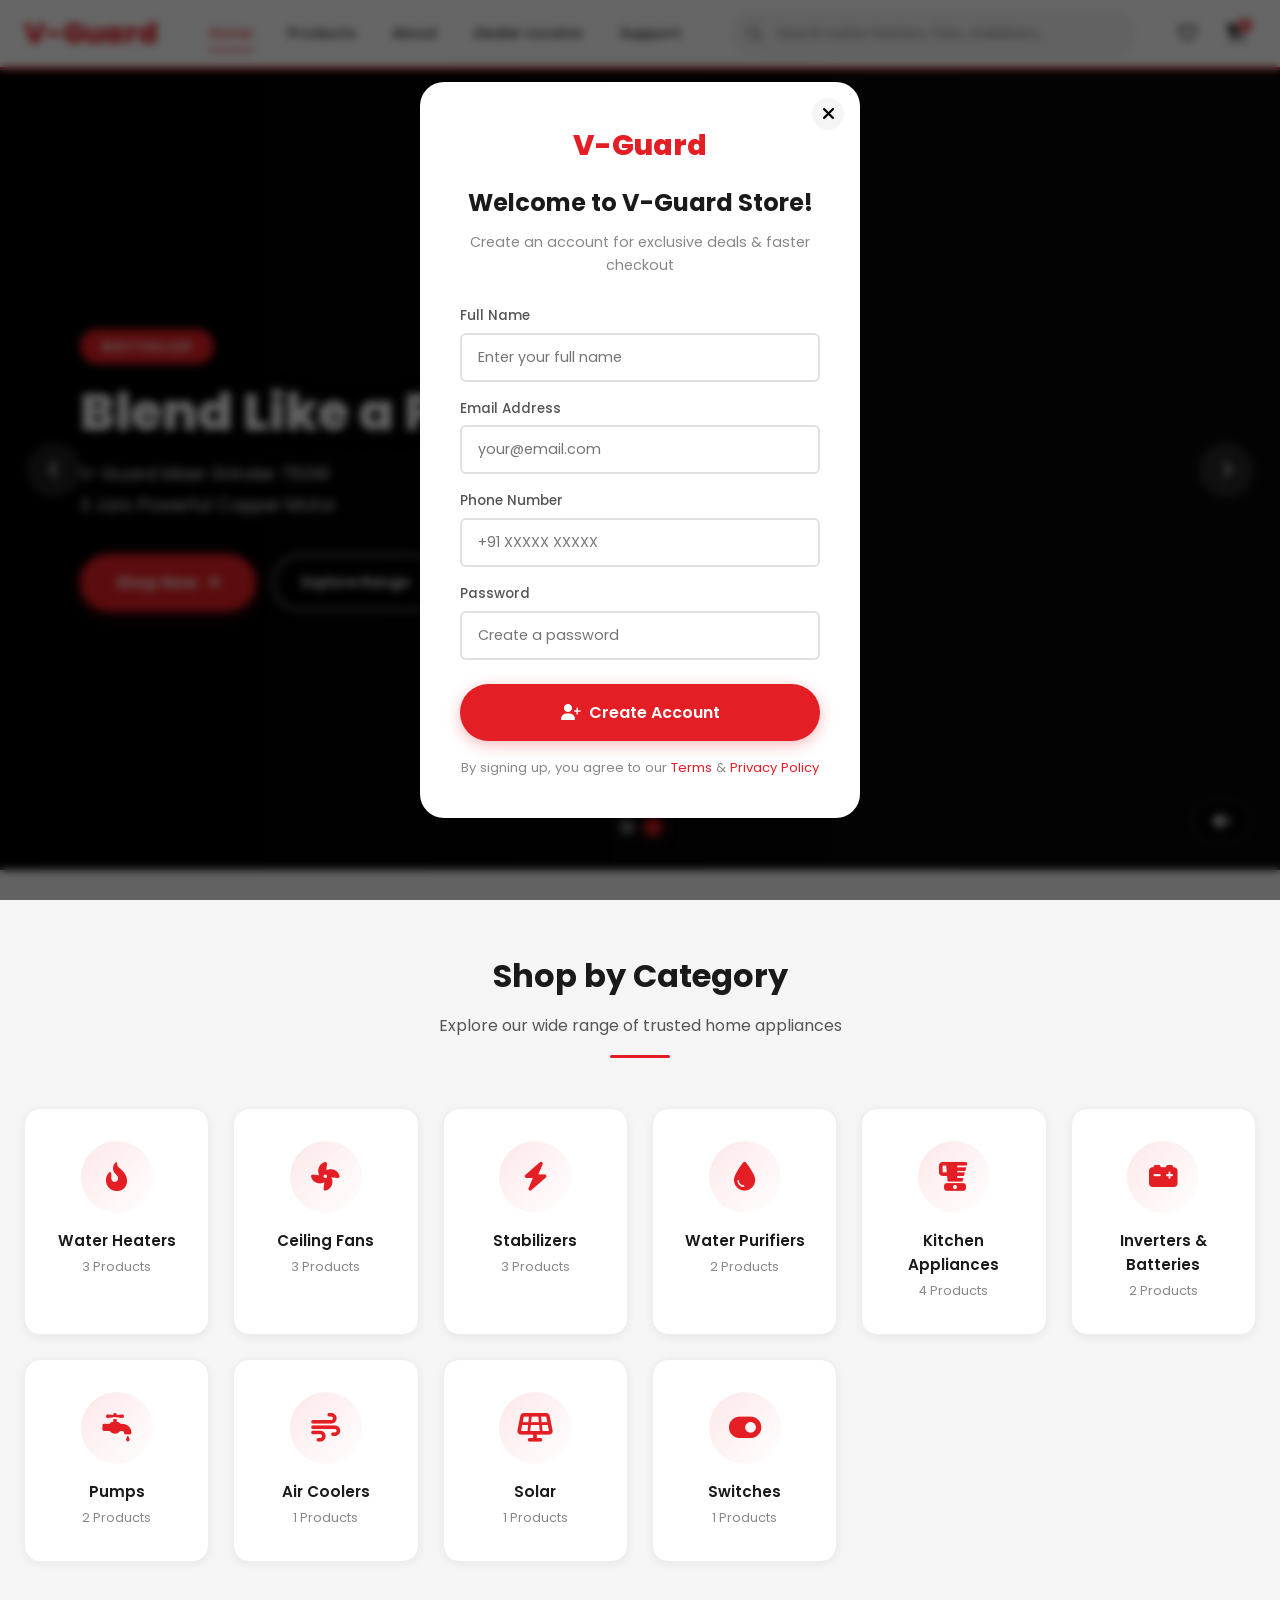
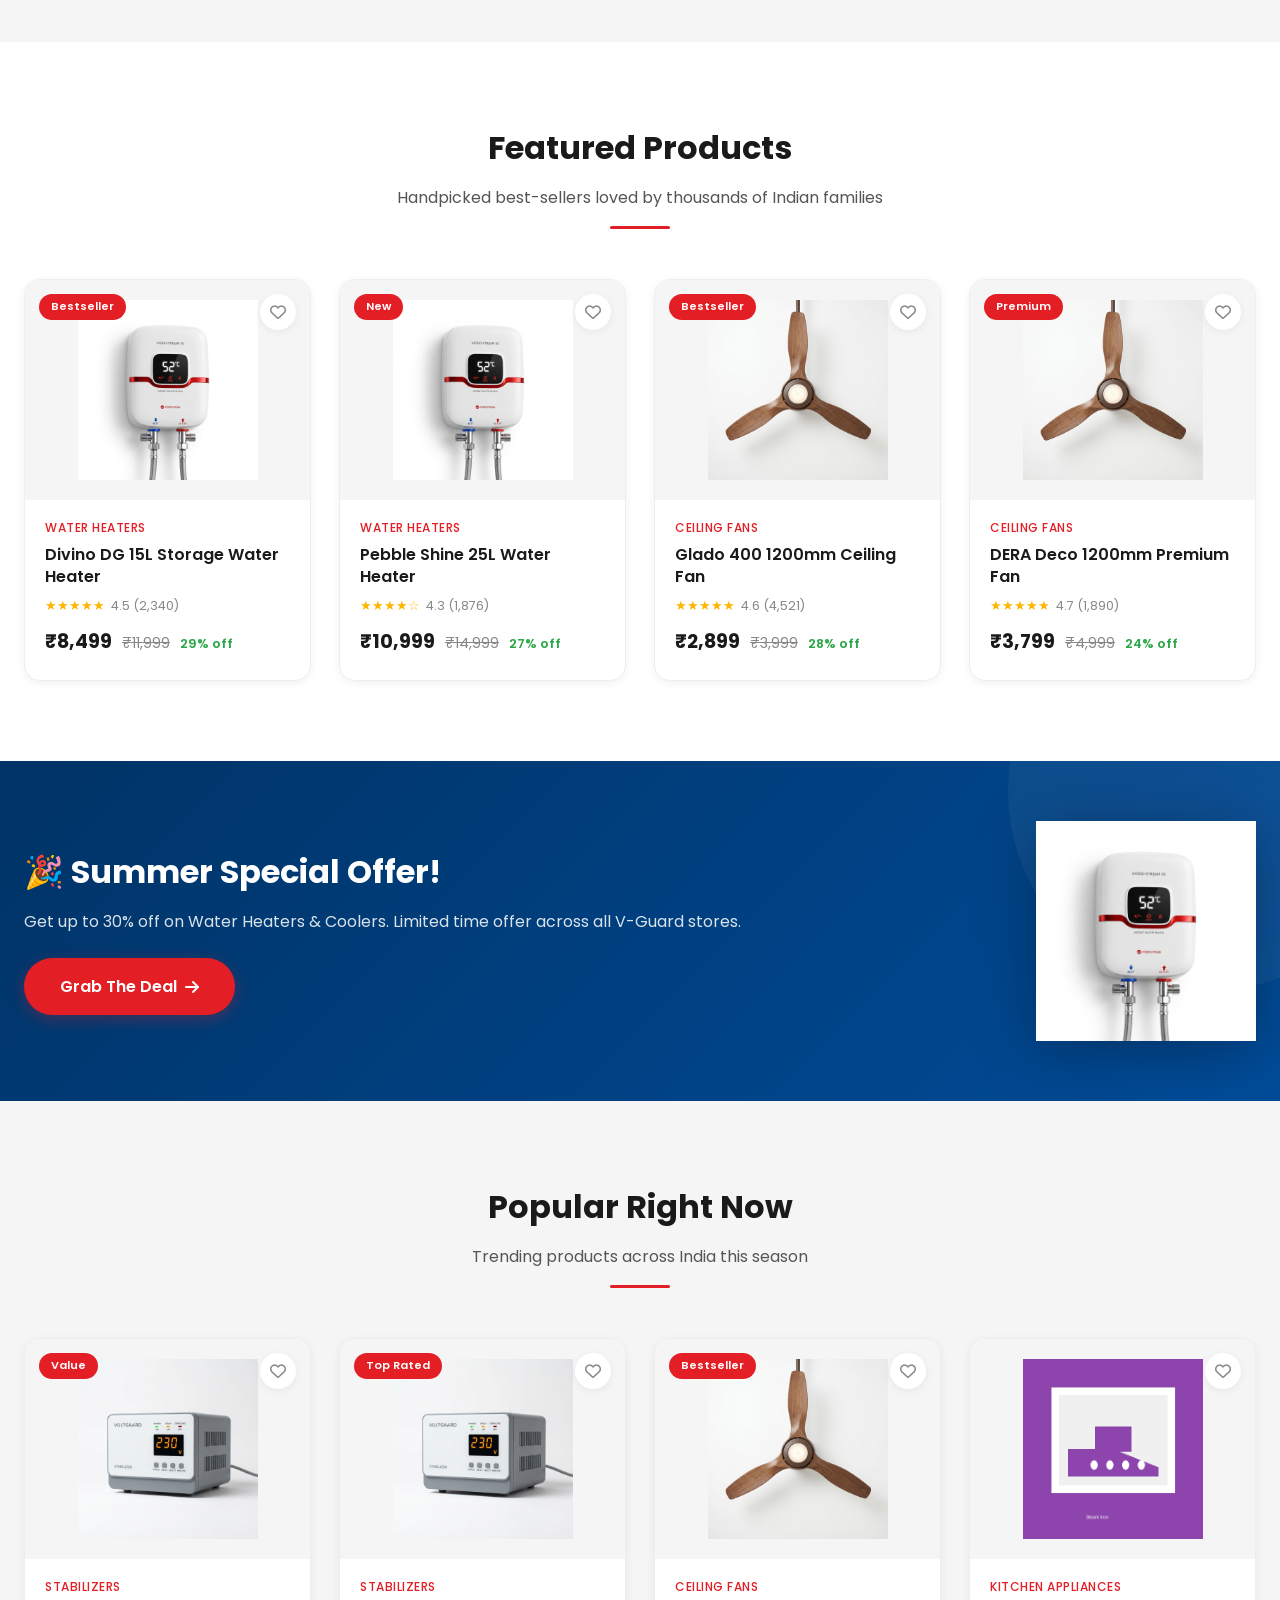
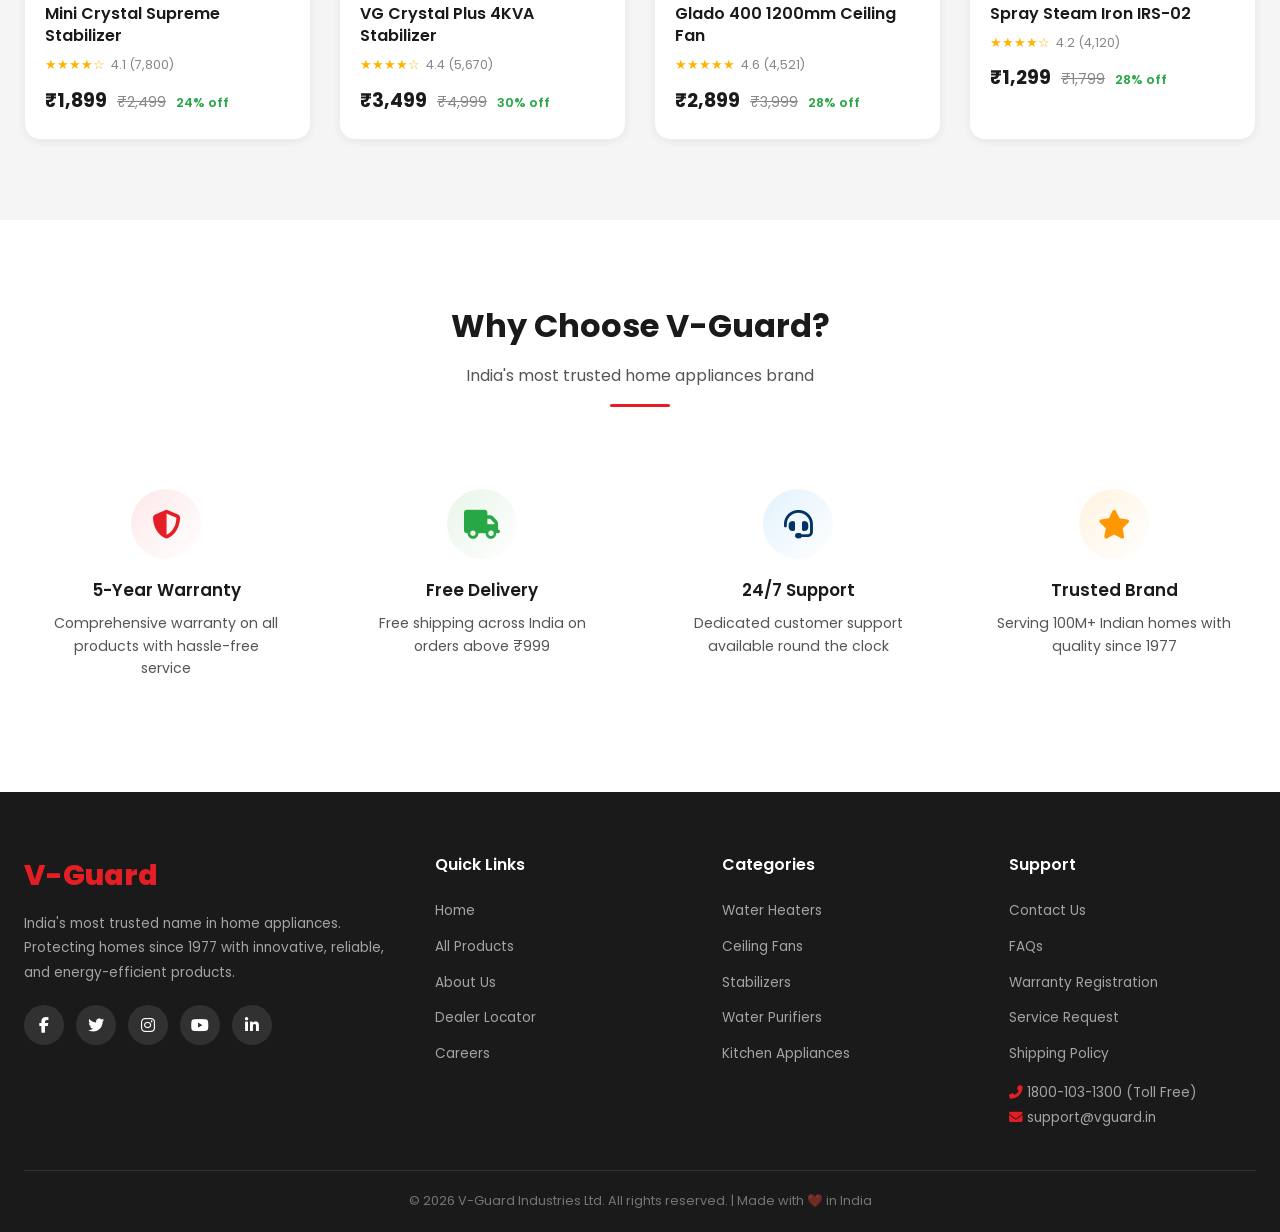
==== index.html @ 2ac40ec1 "chages" ====
<!DOCTYPE html>
<html lang="en">

<head>
  <meta charset="UTF-8">
  <meta name="viewport" content="width=device-width, initial-scale=1.0">
  <title>V-Guard Store | Premium Home Appliances</title>
  <meta name="description"
    content="Shop V-Guard premium home appliances - Water Heaters, Fans, Stabilizers, Water Purifiers & more. Trusted by millions of Indian homes.">
  <link rel="stylesheet" href="css/styles.css">
  <link rel="stylesheet" href="https://cdnjs.cloudflare.com/ajax/libs/font-awesome/6.5.1/css/all.min.css">
  <link rel="icon" type="image/svg+xml"
    href="data:image/svg+xml,<svg xmlns='http://www.w3.org/2000/svg' viewBox='0 0 100 100'><text y='.9em' font-size='90'>🔴</text></svg>">
</head>

<body>

  <!-- ===== NAVBAR ===== -->
  <nav class="navbar" id="navbar">
    <div class="container">
      <a href="#" class="nav-logo" onclick="navigateTo('home')">
        <img src="images/vguard-logo-transparent.png" alt="V-Guard" style="height:48px; width:auto; object-fit:contain;"
          onerror="this.outerHTML='<span style=\'color:#E31E24;font-weight:800;font-size:1.8rem;\'>V-Guard</span>'">
      </a>

      <div class="nav-menu" id="navMenu">
        <a href="#" class="active" onclick="navigateTo('home')" data-page="home">Home</a>
        <a href="#" onclick="navigateTo('products')" data-page="products">Products</a>
        <a href="#" onclick="navigateTo('about')" data-page="about">About</a>
        <a href="#" data-page="dealer">Dealer Locator</a>
        <a href="#" data-page="support">Support</a>
      </div>

      <div class="nav-search">
        <i class="fas fa-search search-icon"></i>
        <input type="text" id="searchInput" placeholder="Search water heaters, fans, stabilizers..."
          oninput="handleSearch(this.value)">
      </div>

      <div class="nav-actions">
        <button class="nav-action-btn" id="wishlistBtn" title="Wishlist"
          onclick="showToast('Wishlist feature coming soon!')">
          <i class="far fa-heart"></i>
          <span class="badge" id="wishlistCount" style="display:none">0</span>
        </button>
        <button class="nav-action-btn" id="cartBtn" title="Cart" onclick="navigateTo('cart')">
          <i class="fas fa-shopping-cart"></i>
          <span class="badge" id="cartCount">0</span>
        </button>
        <div class="nav-user" id="navUser" style="display:none" onclick="showToast('Account settings coming soon!')">
          <i class="fas fa-user-circle"></i>
          <span id="userName">Hi Guest</span>
        </div>
      </div>

      <button class="hamburger" id="hamburger" onclick="toggleMobileMenu()">
        <span></span><span></span><span></span>
      </button>
    </div>
  </nav>

  <!-- ===== CART PAGE ===== -->
  <div id="cart-page" class="page-view">
    <div class="page-content">
      <div class="container">
        <div class="breadcrumb">
          <a href="#" onclick="navigateTo('home')">Home</a><span class="sep">/</span>
          <span>Cart</span>
        </div>
        <h1 style="font-size:1.8rem;font-weight:700;margin-bottom:28px;"><i class="fas fa-shopping-cart"
            style="color:var(--primary)"></i> Your Cart (<span id="cartItemCount">0</span> items)</h1>

        <div class="cart-page-layout"
          style="display: grid; grid-template-columns: 60% calc(40% - 32px); gap: 32px; align-items: start;">
          <div class="cart-items-column" id="cartItems">
            <!-- Cart Items Injected Here by JS -->
          </div>

          <div class="cart-summary-column" id="cartFooter">
            <div class="order-summary" style="position: sticky; top: 100px;">
              <h3 style="font-size:1.1rem;margin-bottom:16px;">Order Summary</h3>
              <div class="summary-item"><span>Subtotal</span><span id="cartSubtotalVal">₹0</span></div>
              <div class="summary-item"><span>GST (18%)</span><span id="cartGstVal">₹0</span></div>
              <div class="summary-item"><span>Delivery</span><span id="cartShippingVal">₹0</span></div>
              <div class="summary-item total" style="margin: 16px 0;"><span>Total Amount</span><span id="cartTotal"
                  style="font-size:1.4rem;">₹0</span></div>

              <div class="promo-box" style="display:flex;gap:8px;margin-bottom:20px;">
                <input type="text" placeholder="Promo Code"
                  style="flex:1;padding:10px;border:1px solid var(--border-light);border-radius:var(--radius-sm);">
                <button class="btn btn-outline" onclick="showToast('Promo applied successfully!')">Apply</button>
              </div>

              <button class="btn btn-primary btn-block btn-lg" onclick="navigateTo('checkout')">
                Proceed to Checkout <i class="fas fa-arrow-right"></i>
              </button>

              <div class="secure-badges"
                style="margin-top:20px;text-align:center;color:var(--text-light);font-size:1.5rem;display:flex;gap:16px;justify-content:center;">
                <i class="fab fa-cc-visa" title="Visa"></i>
                <i class="fab fa-cc-mastercard" title="Mastercard"></i>
                <i class="fas fa-university" title="NetBanking"></i>
                <i class="fas fa-wallet" title="UPI"></i>
                <i class="fas fa-money-bill-wave" title="COD"></i>
              </div>
              <div style="text-align:center;font-size:0.85rem;color:var(--text-mid);margin-top:8px;">100% Secure
                Payments</div>
            </div>
          </div>
        </div>
      </div>
    </div>
  </div>

  <!-- ===== REGISTRATION MODAL ===== -->
  <div class="modal-overlay" id="registerModal">
    <div class="modal" style="position:relative">
      <button class="modal-close" onclick="closeModal()"><i class="fas fa-times"></i></button>
      <img src="images/vguard-logo-transparent.png" alt="V-Guard"
        style="height:50px; width:auto; display:block; margin:0 auto 16px;"
        onerror="this.outerHTML='<div style=\'color:#E31E24;font-weight:800;font-size:1.8rem;text-align:center;margin-bottom:16px;\'>V-Guard</div>'">
      <h2>Welcome to V-Guard Store!</h2>
      <p class="modal-subtitle">Create an account for exclusive deals & faster checkout</p>
      <form id="registerForm" onsubmit="handleRegister(event)">
        <div class="form-group">
          <label for="regName">Full Name</label>
          <input type="text" id="regName" placeholder="Enter your full name" required>
        </div>
        <div class="form-group">
          <label for="regEmail">Email Address</label>
          <input type="email" id="regEmail" placeholder="your@email.com" required>
        </div>
        <div class="form-group">
          <label for="regPhone">Phone Number</label>
          <input type="tel" id="regPhone" placeholder="+91 XXXXX XXXXX" required>
        </div>
        <div class="form-group">
          <label for="regPassword">Password</label>
          <input type="password" id="regPassword" placeholder="Create a password" required>
        </div>
        <button type="submit" class="btn btn-primary btn-block btn-lg" style="margin-top:8px">
          <i class="fas fa-user-plus"></i> Create Account
        </button>
      </form>
      <p style="text-align:center; margin-top:16px; font-size:0.82rem; color:var(--text-light);">
        By signing up, you agree to our <a href="#" style="color:var(--primary)">Terms</a> & <a href="#"
          style="color:var(--primary)">Privacy Policy</a>
      </p>
    </div>
  </div>

  <!-- ===== TOAST CONTAINER ===== -->
  <div class="toast-container" id="toastContainer"></div>

  <!-- ===== HOME PAGE ===== -->
  <div id="home-page" class="page-view active-page">

    <!-- HERO VIDEO SLIDER -->
    <section class="hero-video" id="hero">
      <div class="hero-video-slider" id="heroSlider">
        <!-- Slide 1: Water Purifier -->
        <div class="hero-vslide active" data-index="0">
          <video class="hero-vslide-video" autoplay muted loop playsinline>
            <source src="videos/water_purifier.mp4" type="video/mp4">
          </video>
          <div class="hero-vslide-overlay"></div>
          <div class="hero-vslide-content">
            <span class="hero-badge">FEATURED PRODUCT</span>
            <h1>Pure Water Pure Life</h1>
            <p>V-Guard RO+UV Water Purifier<br>7 Stage Purification Technology</p>
            <div class="hero-vslide-btns">
              <button class="btn btn-primary btn-lg" onclick="navigateTo('products')">Shop Now <i
                  class="fas fa-arrow-right"></i></button>
              <button class="btn btn-outline" onclick="navigateTo('products')">Explore Range</button>
            </div>
          </div>
        </div>
        <!-- Slide 2: Mixer Grinder -->
        <div class="hero-vslide" data-index="1">
          <video class="hero-vslide-video" autoplay muted loop playsinline>
            <source src="videos/mixer_grinder.mp4" type="video/mp4">
          </video>
          <div class="hero-vslide-overlay"></div>
          <div class="hero-vslide-content">
            <span class="hero-badge">BESTSELLER</span>
            <h1>Blend Like a Pro</h1>
            <p>V-Guard Mixer Grinder 750W<br>3 Jars Powerful Copper Motor</p>
            <div class="hero-vslide-btns">
              <button class="btn btn-primary btn-lg" onclick="navigateTo('products')">Shop Now <i
                  class="fas fa-arrow-right"></i></button>
              <button class="btn btn-outline" onclick="navigateTo('products')">Explore Range</button>
            </div>
          </div>
        </div>
      </div>
      <!-- Arrow Navigation -->
      <button class="hero-arrow hero-arrow-left" id="heroPrev" onclick="heroSlideNav(-1)">
        <i class="fas fa-chevron-left"></i>
      </button>
      <button class="hero-arrow hero-arrow-right" id="heroNext" onclick="heroSlideNav(1)">
        <i class="fas fa-chevron-right"></i>
      </button>
      <!-- Dot Indicators -->
      <div class="hero-vdots" id="heroDots">
        <button class="hero-vdot active" onclick="goToSlide(0)"></button>
        <button class="hero-vdot" onclick="goToSlide(1)"></button>
      </div>
      <!-- Mute/Unmute Toggle -->
      <button class="hero-mute-btn" id="heroMuteBtn" onclick="toggleMute()" title="Toggle Sound">
        <i class="fas fa-volume-mute" id="muteIcon"></i>
      </button>
    </section>

    <!-- CATEGORIES -->
    <section class="section" style="background: var(--bg-light);">
      <div class="container">
        <div class="section-header">
          <h2>Shop by Category</h2>
          <p>Explore our wide range of trusted home appliances</p>
          <div class="section-line"></div>
        </div>
        <div class="categories-grid" id="categoriesGrid"></div>
      </div>
    </section>

    <!-- FEATURED PRODUCTS -->
    <section class="section">
      <div class="container">
        <div class="section-header">
          <h2>Featured Products</h2>
          <p>Handpicked best-sellers loved by thousands of Indian families</p>
          <div class="section-line"></div>
        </div>
        <div class="products-grid" id="featuredGrid"></div>
      </div>
    </section>

    <!-- PROMO BANNER -->
    <section class="promo-banner">
      <div class="container">
        <div class="promo-content">
          <div>
            <h2>🎉 Summer Special Offer!</h2>
            <p>Get up to 30% off on Water Heaters & Coolers. Limited time offer across all V-Guard stores.</p>
            <button class="btn btn-primary btn-lg" onclick="navigateTo('products')">Grab the Deal <i
                class="fas fa-arrow-right"></i></button>
          </div>
          <div style="text-align:center;">
            <img src="images/water_heater.png" alt="V-Guard Water Heater"
              style="max-height:220px; filter: drop-shadow(0 10px 30px rgba(0,0,0,0.3));">
          </div>
        </div>
      </div>
    </section>

    <!-- MORE PRODUCTS -->
    <section class="section" style="background: var(--bg-light);">
      <div class="container">
        <div class="section-header">
          <h2>Popular Right Now</h2>
          <p>Trending products across India this season</p>
          <div class="section-line"></div>
        </div>
        <div class="products-grid" id="popularGrid"></div>
      </div>
    </section>

    <!-- WHY V-GUARD -->
    <section class="section">
      <div class="container">
        <div class="section-header">
          <h2>Why Choose V-Guard?</h2>
          <p>India's most trusted home appliances brand</p>
          <div class="section-line"></div>
        </div>
        <div style="display:grid; grid-template-columns: repeat(auto-fit, minmax(250px,1fr)); gap:32px;">
          <div style="text-align:center; padding:32px 24px;">
            <div
              style="width:70px;height:70px;border-radius:50%;background:linear-gradient(135deg,#fde8e9,#fff);margin:0 auto 18px;display:flex;align-items:center;justify-content:center;font-size:1.8rem;color:var(--primary);">
              <i class="fas fa-shield-alt"></i>
            </div>
            <h3 style="font-size:1.05rem;font-weight:600;margin-bottom:8px;">5-Year Warranty</h3>
            <p style="font-size:0.88rem;color:var(--text-mid);">Comprehensive warranty on all products with hassle-free
              service</p>
          </div>
          <div style="text-align:center; padding:32px 24px;">
            <div
              style="width:70px;height:70px;border-radius:50%;background:linear-gradient(135deg,#e8f5e9,#fff);margin:0 auto 18px;display:flex;align-items:center;justify-content:center;font-size:1.8rem;color:var(--success);">
              <i class="fas fa-truck"></i>
            </div>
            <h3 style="font-size:1.05rem;font-weight:600;margin-bottom:8px;">Free Delivery</h3>
            <p style="font-size:0.88rem;color:var(--text-mid);">Free shipping across India on orders above ₹999</p>
          </div>
          <div style="text-align:center; padding:32px 24px;">
            <div
              style="width:70px;height:70px;border-radius:50%;background:linear-gradient(135deg,#e3f2fd,#fff);margin:0 auto 18px;display:flex;align-items:center;justify-content:center;font-size:1.8rem;color:var(--accent);">
              <i class="fas fa-headset"></i>
            </div>
            <h3 style="font-size:1.05rem;font-weight:600;margin-bottom:8px;">24/7 Support</h3>
            <p style="font-size:0.88rem;color:var(--text-mid);">Dedicated customer support available round the clock</p>
          </div>
          <div style="text-align:center; padding:32px 24px;">
            <div
              style="width:70px;height:70px;border-radius:50%;background:linear-gradient(135deg,#fff3e0,#fff);margin:0 auto 18px;display:flex;align-items:center;justify-content:center;font-size:1.8rem;color:#FF9800;">
              <i class="fas fa-star"></i>
            </div>
            <h3 style="font-size:1.05rem;font-weight:600;margin-bottom:8px;">Trusted Brand</h3>
            <p style="font-size:0.88rem;color:var(--text-mid);">Serving 100M+ Indian homes with quality since 1977</p>
          </div>
        </div>
      </div>
    </section>
  </div>

  <!-- ===== PRODUCTS PAGE ===== -->
  <div id="products-page" class="page-view">
    <div class="page-content">
      <div class="container">
        <div class="breadcrumb">
          <a href="#" onclick="navigateTo('home')">Home</a>
          <span class="sep">/</span>
          <span>Products</span>
        </div>
        <div class="products-page">
          <aside class="filter-sidebar" id="filterSidebar">
            <h3><i class="fas fa-sliders-h"></i> Filters</h3>
            <div class="filter-group">
              <h4>Category</h4>
              <div id="categoryFilters"></div>
            </div>
            <div class="filter-group">
              <h4>Price Range</h4>
              <input type="range" id="priceRange" min="0" max="50000" value="50000" oninput="applyFilters()">
              <div
                style="display:flex;justify-content:space-between;font-size:0.8rem;color:var(--text-light);margin-top:6px;">
                <span>₹0</span><span id="priceVal">₹50,000</span>
              </div>
            </div>
            <div class="filter-group">
              <h4>Rating</h4>
              <label><input type="checkbox" value="4" onchange="applyFilters()"> ★★★★ & above</label>
              <label><input type="checkbox" value="3" onchange="applyFilters()"> ★★★ & above</label>
            </div>
            <button class="btn btn-outline-dark btn-block btn-sm" onclick="resetFilters()" style="margin-top:12px">
              <i class="fas fa-redo"></i> Reset Filters
            </button>
          </aside>
          <div class="products-main">
            <div class="products-topbar">
              <span class="results-count" id="resultsCount">Showing 0 products</span>
              <select id="sortSelect" onchange="applyFilters()">
                <option value="featured">Sort: Featured</option>
                <option value="price-low">Price: Low to High</option>
                <option value="price-high">Price: High to Low</option>
                <option value="rating">Highest Rated</option>
                <option value="name">Name: A-Z</option>
              </select>
            </div>
            <div class="products-grid" id="allProductsGrid"></div>
          </div>
        </div>
      </div>
    </div>
  </div>

  <!-- ===== PRODUCT DETAIL PAGE ===== -->
  <div id="detail-page" class="page-view">
    <div class="page-content">
      <div class="container">
        <div class="breadcrumb">
          <a href="#" onclick="navigateTo('home')">Home</a>
          <span class="sep">/</span>
          <a href="#" onclick="navigateTo('products')">Products</a>
          <span class="sep">/</span>
          <span id="detailBreadcrumb">Product</span>
        </div>
        <div class="product-detail" id="productDetail"></div>
        <section class="section" style="padding-top:40px;">
          <h2 style="font-size:1.5rem;font-weight:700;margin-bottom:28px;">Related Products</h2>
          <div class="products-grid" id="relatedProducts"></div>
        </section>
      </div>
    </div>
  </div>

  <!-- ===== CHECKOUT PAGE ===== -->
  <div id="checkout-page" class="page-view">
    <div class="page-content">
      <div class="container">
        <div class="breadcrumb">
          <a href="#" onclick="navigateTo('home')">Home</a>
          <span class="sep">/</span>
          <a href="#" onclick="navigateTo('products')">Products</a>
          <span class="sep">/</span>
          <span>Checkout</span>
        </div>
        <h1 style="font-size:1.8rem;font-weight:700;margin-bottom:28px;"><i class="fas fa-lock"
            style="color:var(--success);font-size:1.2rem;"></i> Secure Checkout</h1>
        <div class="checkout-page">
          <div class="checkout-form">
            <div class="form-section">
              <h3><i class="fas fa-map-marker-alt" style="color:var(--primary)"></i> Shipping Address</h3>
              <div class="form-row">
                <div class="form-group"><label>First Name</label><input type="text" id="shipFirst"
                    placeholder="First name" required></div>
                <div class="form-group"><label>Last Name</label><input type="text" id="shipLast" placeholder="Last name"
                    required></div>
              </div>
              <div class="form-group"><label>Address Line 1</label><input type="text" id="shipAddr1"
                  placeholder="House/Flat No., Street" required></div>
              <div class="form-group"><label>Address Line 2</label><input type="text" id="shipAddr2"
                  placeholder="Landmark, Area"></div>
              <div class="form-row">
                <div class="form-group"><label>City</label><input type="text" id="shipCity" placeholder="City" required>
                </div>
                <div class="form-group"><label>State</label>
                  <select id="shipState" required>
                    <option value="">Select State</option>
                    <option>Andhra Pradesh</option>
                    <option>Delhi</option>
                    <option>Gujarat</option>
                    <option>Karnataka</option>
                    <option>Kerala</option>
                    <option>Maharashtra</option>
                    <option>Tamil Nadu</option>
                    <option>Telangana</option>
                    <option>Uttar Pradesh</option>
                    <option>West Bengal</option>
                    <option>Rajasthan</option>
                    <option>Others</option>
                  </select>
                </div>
              </div>
              <div class="form-row">
                <div class="form-group"><label>PIN Code</label><input type="text" id="shipPin" placeholder="6-digit PIN"
                    maxlength="6" required></div>
                <div class="form-group"><label>Phone</label><input type="tel" id="shipPhone"
                    placeholder="+91 XXXXX XXXXX" required></div>
              </div>
            </div>
          </div>
          <div>
            <div class="order-summary" id="checkoutSummary"></div>
          </div>
        </div>
      </div>
    </div>
  </div>

  <!-- ===== PAYMENT PAGE ===== -->
  <div id="payment-page" class="page-view">
    <div class="page-content">
      <div class="container">
        <div class="breadcrumb">
          <a href="#" onclick="navigateTo('home')">Home</a><span class="sep">/</span>
          <a href="#" onclick="navigateTo('checkout')">Checkout</a><span class="sep">/</span>
          <span>Payment</span>
        </div>
        <h1 style="font-size:1.8rem;font-weight:700;margin-bottom:28px;"><i class="fas fa-credit-card"
            style="color:var(--accent)"></i> Payment</h1>
        <div class="checkout-page">
          <div class="checkout-form">
            <div class="form-section">
              <h3>Select Payment Method</h3>
              <div class="payment-methods">
                <div class="payment-option active" onclick="selectPayment(this, 'upi')">
                  <input type="radio" name="payment" checked>
                  <div class="pay-icon"><i class="fas fa-mobile-alt"></i></div>
                  <div>
                    <div class="pay-label">UPI Payment</div>
                    <div class="pay-desc">Google Pay, PhonePe, Paytm</div>
                  </div>
                </div>
                <div class="payment-option" onclick="selectPayment(this, 'card')">
                  <input type="radio" name="payment">
                  <div class="pay-icon"><i class="far fa-credit-card"></i></div>
                  <div>
                    <div class="pay-label">Credit / Debit Card</div>
                    <div class="pay-desc">Visa, Mastercard, RuPay</div>
                  </div>
                </div>
                <div class="payment-option" onclick="selectPayment(this, 'netbanking')">
                  <input type="radio" name="payment">
                  <div class="pay-icon"><i class="fas fa-university"></i></div>
                  <div>
                    <div class="pay-label">Net Banking</div>
                    <div class="pay-desc">All major banks supported</div>
                  </div>
                </div>
                <div class="payment-option" onclick="selectPayment(this, 'cod')">
                  <input type="radio" name="payment">
                  <div class="pay-icon"><i class="fas fa-money-bill-wave"></i></div>
                  <div>
                    <div class="pay-label">Cash on Delivery</div>
                    <div class="pay-desc">Pay when you receive</div>
                  </div>
                </div>
              </div>
              <div id="paymentForm">
                <div class="form-group"><label>UPI ID</label><input type="text" placeholder="yourname@upi" id="upiId">
                </div>
              </div>
              <button class="btn btn-primary btn-block btn-lg" onclick="placeOrder()" style="margin-top:16px">
                <i class="fas fa-lock"></i> Place Order & Pay
              </button>
            </div>
          </div>
          <div>
            <div class="order-summary" id="paymentSummary"></div>
          </div>
        </div>
      </div>
    </div>
  </div>

  <!-- ===== ORDER CONFIRMATION PAGE ===== -->
  <div id="confirmation-page" class="page-view">
    <div class="page-content">
      <div class="container">
        <div class="order-confirm" id="orderConfirm">
          <div class="check-circle"><i class="fas fa-check"></i></div>
          <h1>Order Placed Successfully!</h1>
          <p class="order-id">Order ID: <strong id="orderId">#VG-000000</strong></p>
          <div class="order-details" id="orderDetails"></div>
          <div style="display:flex; gap:14px; justify-content:center; flex-wrap:wrap;">
            <button class="btn btn-primary btn-lg" onclick="navigateTo('home')"><i class="fas fa-home"></i> Continue
              Shopping</button>
            <button class="btn btn-outline-dark btn-lg"
              onclick="showToast('Order tracking will be available on your registered email soon!')"><i
                class="fas fa-truck"></i> Track Order</button>
          </div>
          <div id="redirectTimer" style="margin-top:24px; font-size:0.9rem; color:var(--text-mid); font-weight:500;">
          </div>
        </div>
      </div>
    </div>
  </div>

  <!-- ===== ABOUT PAGE ===== -->
  <div id="about-page" class="page-view">
    <div class="page-content">
      <div class="container">
        <section class="section" style="max-width:800px;margin:0 auto;">
          <div class="section-header">
            <h2>About V-Guard</h2>
            <div class="section-line"></div>
          </div>
          <div style="font-size:0.95rem;color:var(--text-mid);line-height:1.9;">
            <p style="margin-bottom:16px;">V-Guard Industries Limited, established in 1977, is one of India's most
              trusted brands for home appliances and electrical products. With over 45 years of excellence, V-Guard has
              been protecting and empowering Indian homes.</p>
            <p style="margin-bottom:16px;">From voltage stabilizers to water heaters, ceiling fans to water purifiers,
              V-Guard offers a comprehensive range of products that combine innovation with reliability. Our commitment
              to quality has made us a household name across India.</p>
            <p>Headquartered in Kochi, Kerala, V-Guard operates with a nationwide network of dealers and service
              centers, ensuring that help is always nearby. With ISO certifications and BIS standards compliance, every
              V-Guard product is built to deliver lasting performance.</p>
          </div>
          <div
            style="display:grid;grid-template-columns:repeat(auto-fit,minmax(140px,1fr));gap:24px;margin-top:40px;text-align:center;">
            <div style="padding:24px;background:var(--bg-light);border-radius:var(--radius-lg);">
              <div style="font-size:2rem;font-weight:800;color:var(--primary);">45+</div>
              <div style="font-size:0.85rem;color:var(--text-mid);">Years of Trust</div>
            </div>
            <div style="padding:24px;background:var(--bg-light);border-radius:var(--radius-lg);">
              <div style="font-size:2rem;font-weight:800;color:var(--primary);">100M+</div>
              <div style="font-size:0.85rem;color:var(--text-mid);">Homes Served</div>
            </div>
            <div style="padding:24px;background:var(--bg-light);border-radius:var(--radius-lg);">
              <div style="font-size:2rem;font-weight:800;color:var(--primary);">500+</div>
              <div style="font-size:0.85rem;color:var(--text-mid);">Products</div>
            </div>
            <div style="padding:24px;background:var(--bg-light);border-radius:var(--radius-lg);">
              <div style="font-size:2rem;font-weight:800;color:var(--primary);">10K+</div>
              <div style="font-size:0.85rem;color:var(--text-mid);">Service Centers</div>
            </div>
          </div>
        </section>
      </div>
    </div>
  </div>

  <!-- ===== FOOTER ===== -->
  <footer class="footer" id="mainFooter">
    <div class="container">
      <div class="footer-grid">
        <div class="footer-col">
          <img src="images/vguard-logo-transparent.png" alt="V-Guard"
            style="height:40px; width:auto; object-fit:contain; margin-bottom:14px;"
            onerror="this.outerHTML='<span style=\'color:#E31E24;font-weight:800;font-size:1.8rem;display:block;margin-bottom:14px;\'>V-Guard</span>'">
          <p>India's most trusted name in home appliances. Protecting homes since 1977 with innovative, reliable, and
            energy-efficient products.</p>
          <div class="footer-social">
            <a href="#"><i class="fab fa-facebook-f"></i></a>
            <a href="#"><i class="fab fa-twitter"></i></a>
            <a href="#"><i class="fab fa-instagram"></i></a>
            <a href="#"><i class="fab fa-youtube"></i></a>
            <a href="#"><i class="fab fa-linkedin-in"></i></a>
          </div>
        </div>
        <div class="footer-col">
          <h3>Quick Links</h3>
          <ul>
            <li><a href="#" onclick="navigateTo('home')">Home</a></li>
            <li><a href="#" onclick="navigateTo('products')">All Products</a></li>
            <li><a href="#" onclick="navigateTo('about')">About Us</a></li>
            <li><a href="#">Dealer Locator</a></li>
            <li><a href="#">Careers</a></li>
          </ul>
        </div>
        <div class="footer-col">
          <h3>Categories</h3>
          <ul>
            <li><a href="#" onclick="navigateTo('products')">Water Heaters</a></li>
            <li><a href="#" onclick="navigateTo('products')">Ceiling Fans</a></li>
            <li><a href="#" onclick="navigateTo('products')">Stabilizers</a></li>
            <li><a href="#" onclick="navigateTo('products')">Water Purifiers</a></li>
            <li><a href="#" onclick="navigateTo('products')">Kitchen Appliances</a></li>
          </ul>
        </div>
        <div class="footer-col">
          <h3>Support</h3>
          <ul>
            <li><a href="#">Contact Us</a></li>
            <li><a href="#">FAQs</a></li>
            <li><a href="#">Warranty Registration</a></li>
            <li><a href="#">Service Request</a></li>
            <li><a href="#">Shipping Policy</a></li>
          </ul>
          <p style="margin-top:16px;"><i class="fas fa-phone-alt" style="color:var(--primary)"></i> 1800-103-1300 (Toll
            Free)</p>
          <p><i class="fas fa-envelope" style="color:var(--primary)"></i> support@vguard.in</p>
        </div>
      </div>
      <div class="footer-bottom">
        <p>© 2026 V-Guard Industries Ltd. All rights reserved. | Made with ❤️ in India</p>
      </div>
    </div>
  </footer>

  <div id="payment-modal-container"></div>

  <script src="js/app.js"></script>
</body>

</html>
---- css/styles.css ----
/* ===== V-Guard Store - CSS Design System ===== */
@import url('https://fonts.googleapis.com/css2?family=Poppins:wght@300;400;500;600;700;800&display=swap');

:root {
  --primary: #E31E24;
  --primary-dark: #B8181D;
  --primary-light: #FF4D52;
  --bg-white: #FFFFFF;
  --bg-light: #F5F5F5;
  --bg-lighter: #FAFAFA;
  --accent: #003366;
  --accent-light: #004C99;
  --text-dark: #1A1A1A;
  --text-mid: #555555;
  --text-light: #888888;
  --text-muted: #AAAAAA;
  --border: #E0E0E0;
  --border-light: #EEEEEE;
  --success: #28A745;
  --warning: #FFC107;
  --star: #FFB400;
  --shadow-sm: 0 2px 8px rgba(0,0,0,0.06);
  --shadow-md: 0 4px 16px rgba(0,0,0,0.08);
  --shadow-lg: 0 8px 32px rgba(0,0,0,0.12);
  --shadow-xl: 0 12px 48px rgba(0,0,0,0.16);
  --radius-sm: 6px;
  --radius-md: 10px;
  --radius-lg: 16px;
  --radius-xl: 24px;
  --transition: 0.3s cubic-bezier(0.4, 0, 0.2, 1);
  --nav-height: 70px;
}

*, *::before, *::after { box-sizing: border-box; margin: 0; padding: 0; }

html { scroll-behavior: smooth; font-size: 16px; }

body {
  font-family: 'Poppins', sans-serif;
  color: var(--text-dark);
  background: var(--bg-white);
  line-height: 1.6;
  overflow-x: hidden;
  -webkit-font-smoothing: antialiased;
}

body.no-scroll { overflow: hidden; }

a { text-decoration: none; color: inherit; transition: color var(--transition); }
img { max-width: 100%; display: block; }
button { cursor: pointer; font-family: inherit; border: none; outline: none; }
input, select, textarea { font-family: inherit; outline: none; }
ul { list-style: none; }

.container { max-width: 1280px; margin: 0 auto; padding: 0 24px; }

/* ===== NAVBAR ===== */
.navbar {
  position: fixed; top: 0; left: 0; right: 0; z-index: 1000;
  background: var(--bg-white);
  border-bottom: 3px solid var(--primary);
  box-shadow: var(--shadow-sm);
  height: var(--nav-height);
  transition: box-shadow var(--transition);
}
.navbar.scrolled { box-shadow: var(--shadow-md); }
.navbar .container {
  display: flex; align-items: center; justify-content: space-between;
  height: 100%; gap: 16px;
}
.nav-logo { display: flex; align-items: center; gap: 8px; flex-shrink: 0; }
.nav-logo svg { height: 36px; width: auto; }
.nav-logo-text {
  font-size: 1.4rem; font-weight: 800; color: var(--primary);
  letter-spacing: -0.5px;
}
.nav-logo-text span { color: var(--accent); font-weight: 600; font-size: 0.75rem; display: block; margin-top: -6px; letter-spacing: 2px; text-transform: uppercase; }
.nav-menu { display: flex; align-items: center; gap: 4px; }
.nav-menu a {
  padding: 8px 16px; font-size: 0.9rem; font-weight: 500;
  color: var(--text-dark); border-radius: var(--radius-sm);
  transition: all var(--transition); position: relative;
}
.nav-menu a::after {
  content: ''; position: absolute; bottom: 2px; left: 50%; width: 0;
  height: 2px; background: var(--primary); transition: all var(--transition);
  transform: translateX(-50%);
}
.nav-menu a:hover { color: var(--primary); }
.nav-menu a:hover::after, .nav-menu a.active::after { width: 60%; }
.nav-menu a.active { color: var(--primary); }

.nav-search {
  flex: 1; max-width: 400px; position: relative;
}
.nav-search input {
  width: 100%; padding: 10px 16px 10px 42px;
  border: 2px solid var(--border); border-radius: 50px;
  font-size: 0.85rem; background: var(--bg-light);
  transition: all var(--transition);
}
.nav-search input:focus { border-color: var(--primary); background: var(--bg-white); box-shadow: 0 0 0 3px rgba(227,30,36,0.1); }
.nav-search .search-icon {
  position: absolute; left: 14px; top: 50%; transform: translateY(-50%);
  color: var(--text-light); font-size: 1rem;
}
.nav-actions { display: flex; align-items: center; gap: 8px; flex-shrink: 0; }
.nav-action-btn {
  position: relative; width: 40px; height: 40px;
  display: flex; align-items: center; justify-content: center;
  border-radius: 50%; background: transparent;
  color: var(--text-dark); font-size: 1.2rem;
  transition: all var(--transition);
}
.nav-action-btn:hover { background: var(--bg-light); color: var(--primary); }
.nav-action-btn .badge {
  position: absolute; top: 2px; right: 2px;
  background: var(--primary); color: white;
  font-size: 0.65rem; font-weight: 700;
  min-width: 18px; height: 18px;
  border-radius: 50%; display: flex;
  align-items: center; justify-content: center;
  border: 2px solid white;
}
.nav-user {
  display: flex; align-items: center; gap: 6px;
  padding: 6px 14px; background: var(--bg-light);
  border-radius: 50px; font-size: 0.85rem; font-weight: 500;
  color: var(--text-dark); cursor: pointer;
  transition: all var(--transition);
}
.nav-user:hover { background: #fde8e9; }
.nav-user i { color: var(--primary); }

.hamburger {
  display: none; flex-direction: column; gap: 5px;
  background: none; padding: 8px; cursor: pointer;
}
.hamburger span {
  width: 24px; height: 2.5px; background: var(--text-dark);
  border-radius: 2px; transition: all var(--transition);
}
.hamburger.active span:nth-child(1) { transform: rotate(45deg) translate(5px, 5px); }
.hamburger.active span:nth-child(2) { opacity: 0; }
.hamburger.active span:nth-child(3) { transform: rotate(-45deg) translate(5px, -5px); }

/* ===== HERO VIDEO SLIDER ===== */
.hero-video {
  margin-top: var(--nav-height);
  position: relative;
  width: 100%;
  height: 100vh;
  min-height: 520px;
  max-height: 800px;
  overflow: hidden;
  background: #0a0a0a;
}
.hero-video-slider {
  position: relative;
  width: 100%;
  height: 100%;
}

/* Individual Slide */
.hero-vslide {
  position: absolute;
  top: 0; left: 0;
  width: 100%; height: 100%;
  display: flex;
  align-items: center;
  transform: translateX(100%);
  opacity: 0;
  transition: transform 0.9s cubic-bezier(0.77, 0, 0.175, 1),
              opacity 0.9s cubic-bezier(0.77, 0, 0.175, 1);
  z-index: 0;
  will-change: transform, opacity;
}
.hero-vslide.active {
  transform: translateX(0);
  opacity: 1;
  z-index: 2;
}
.hero-vslide.exit-left {
  transform: translateX(-100%);
  opacity: 0;
  z-index: 1;
}
.hero-vslide.enter-right {
  transform: translateX(100%);
  opacity: 0;
  z-index: 1;
}
.hero-vslide.exit-right {
  transform: translateX(100%);
  opacity: 0;
  z-index: 1;
}
.hero-vslide.enter-left {
  transform: translateX(-100%);
  opacity: 0;
  z-index: 1;
}

/* Video Background */
.hero-vslide-video {
  position: absolute;
  top: 50%; left: 50%;
  min-width: 100%; min-height: 100%;
  width: auto; height: auto;
  transform: translate(-50%, -50%);
  object-fit: cover;
  z-index: 0;
}

/* Dark Gradient Overlay - Left Side */
.hero-vslide-overlay {
  position: absolute;
  top: 0; left: 0;
  width: 100%; height: 100%;
  background: linear-gradient(
    90deg,
    rgba(0, 0, 0, 0.82) 0%,
    rgba(0, 0, 0, 0.65) 30%,
    rgba(0, 0, 0, 0.3) 55%,
    rgba(0, 0, 0, 0.05) 80%,
    transparent 100%
  );
  z-index: 1;
}

/* Slide Content */
.hero-vslide-content {
  position: relative;
  z-index: 3;
  color: white;
  max-width: 580px;
  padding: 0 80px;
}
.hero-vslide .hero-badge {
  display: inline-block;
  background: var(--primary);
  color: white;
  padding: 8px 22px;
  border-radius: 50px;
  font-size: 0.75rem;
  font-weight: 700;
  text-transform: uppercase;
  letter-spacing: 1.5px;
  margin-bottom: 20px;
  opacity: 0;
  transform: translateY(24px);
  animation: none;
}
.hero-vslide.active .hero-badge {
  animation: fadeInUp 0.6s 0.2s ease both;
}
.hero-vslide-content h1 {
  font-size: 3.2rem;
  font-weight: 800;
  line-height: 1.1;
  margin-bottom: 18px;
  text-shadow: 0 2px 20px rgba(0,0,0,0.4);
  opacity: 0;
  transform: translateY(24px);
}
.hero-vslide.active .hero-vslide-content h1 {
  animation: fadeInUp 0.7s 0.35s ease both;
}
.hero-vslide-content p {
  font-size: 1.1rem;
  opacity: 0;
  margin-bottom: 32px;
  font-weight: 400;
  line-height: 1.8;
  color: rgba(255,255,255,0.88);
  text-shadow: 0 1px 8px rgba(0,0,0,0.3);
  transform: translateY(24px);
}
.hero-vslide.active .hero-vslide-content p {
  animation: fadeInUp 0.7s 0.5s ease both;
}
.hero-vslide-btns {
  display: flex;
  gap: 16px;
  opacity: 0;
  transform: translateY(24px);
}
.hero-vslide.active .hero-vslide-btns {
  animation: fadeInUp 0.7s 0.65s ease both;
}

/* Arrow Navigation */
.hero-arrow {
  position: absolute;
  top: 50%;
  transform: translateY(-50%);
  z-index: 10;
  width: 52px; height: 52px;
  border-radius: 50%;
  background: rgba(255,255,255,0.12);
  backdrop-filter: blur(8px);
  border: 1px solid rgba(255,255,255,0.2);
  color: white;
  font-size: 1.1rem;
  cursor: pointer;
  display: flex;
  align-items: center;
  justify-content: center;
  transition: all 0.35s ease;
}
.hero-arrow:hover {
  background: var(--primary);
  border-color: var(--primary);
  transform: translateY(-50%) scale(1.1);
  box-shadow: 0 4px 24px rgba(227, 30, 36, 0.4);
}
.hero-arrow-left { left: 28px; }
.hero-arrow-right { right: 28px; }

/* Dot Indicators */
.hero-vdots {
  position: absolute;
  bottom: 36px;
  left: 50%;
  transform: translateX(-50%);
  display: flex;
  gap: 12px;
  z-index: 10;
}
.hero-vdot {
  width: 14px; height: 14px;
  border-radius: 50%;
  background: rgba(255,255,255,0.35);
  border: 2px solid rgba(255,255,255,0.5);
  cursor: pointer;
  transition: all 0.35s ease;
  padding: 0;
}
.hero-vdot:hover {
  background: rgba(255,255,255,0.6);
  transform: scale(1.15);
}
.hero-vdot.active {
  background: var(--primary);
  border-color: var(--primary);
  transform: scale(1.25);
  box-shadow: 0 0 12px rgba(227, 30, 36, 0.5);
}

/* Mute/Unmute Button */
.hero-mute-btn {
  position: absolute;
  bottom: 30px;
  right: 30px;
  z-index: 10;
  display: flex;
  align-items: center;
  justify-content: center;
  gap: 6px;
  padding: 10px 18px;
  border-radius: 50px;
  background: rgba(0, 0, 0, 0.5);
  backdrop-filter: blur(8px);
  border: 1px solid rgba(255, 255, 255, 0.15);
  color: white;
  font-size: 0.85rem;
  cursor: pointer;
  transition: all 0.35s ease;
}
.hero-mute-btn:hover {
  background: rgba(0, 0, 0, 0.7);
  transform: scale(1.05);
}
.hero-mute-btn i {
  font-size: 1rem;
  transition: opacity 0.25s ease, transform 0.25s ease;
}
.hero-mute-btn.unmuted {
  background: rgba(227, 30, 36, 0.6);
  border-color: rgba(227, 30, 36, 0.4);
}
.hero-mute-btn.unmuted:hover {
  background: rgba(227, 30, 36, 0.8);
}

/* ===== BUTTONS ===== */
.btn {
  display: inline-flex; align-items: center; gap: 8px;
  padding: 12px 28px; border-radius: 50px;
  font-size: 0.9rem; font-weight: 600;
  transition: all var(--transition);
  text-transform: capitalize;
}
.btn-primary {
  background: var(--primary); color: white;
  box-shadow: 0 4px 15px rgba(227,30,36,0.3);
}
.btn-primary:hover {
  background: var(--primary-dark);
  box-shadow: 0 6px 20px rgba(227,30,36,0.4);
  transform: translateY(-2px);
}
.btn-outline {
  background: transparent; color: white;
  border: 2px solid rgba(255,255,255,0.5);
}
.btn-outline:hover { background: white; color: var(--text-dark); border-color: white; }
.btn-outline-dark {
  background: transparent; color: var(--text-dark);
  border: 2px solid var(--border);
}
.btn-outline-dark:hover { border-color: var(--primary); color: var(--primary); }
.btn-accent { background: var(--accent); color: white; }
.btn-accent:hover { background: var(--accent-light); transform: translateY(-2px); }
.btn-sm { padding: 8px 20px; font-size: 0.8rem; }
.btn-lg { padding: 16px 36px; font-size: 1rem; }
.btn-block { width: 100%; justify-content: center; }

/* ===== SECTIONS ===== */
.section { padding: 80px 0; }
.section-header {
  text-align: center; margin-bottom: 50px;
}
.section-header h2 {
  font-size: 2rem; font-weight: 700; color: var(--text-dark);
  margin-bottom: 12px;
}
.section-header p {
  font-size: 1rem; color: var(--text-mid);
  max-width: 550px; margin: 0 auto;
}
.section-header .section-line {
  width: 60px; height: 3px; background: var(--primary);
  margin: 16px auto 0; border-radius: 2px;
}

/* ===== CATEGORIES ===== */
.categories-grid {
  display: grid;
  grid-template-columns: repeat(auto-fill, minmax(180px, 1fr));
  gap: 24px;
}
.category-card {
  background: var(--bg-white); border-radius: var(--radius-lg);
  padding: 32px 20px; text-align: center;
  box-shadow: var(--shadow-sm); cursor: pointer;
  transition: all var(--transition);
  border: 1px solid var(--border-light);
}
.category-card:hover {
  transform: translateY(-8px);
  box-shadow: var(--shadow-lg);
  border-color: var(--primary);
}
.category-card .cat-icon {
  width: 72px; height: 72px; margin: 0 auto 16px;
  border-radius: 50%;
  background: linear-gradient(135deg, #fde8e9 0%, #fff 100%);
  display: flex; align-items: center; justify-content: center;
  font-size: 1.8rem; color: var(--primary);
  transition: all var(--transition);
}
.category-card:hover .cat-icon {
  background: var(--primary); color: white;
  transform: scale(1.1);
}
.category-card h3 { font-size: 0.95rem; font-weight: 600; color: var(--text-dark); margin-bottom: 4px; }
.category-card p { font-size: 0.8rem; color: var(--text-light); }

/* ===== PRODUCT CARDS ===== */
.products-grid {
  display: grid;
  grid-template-columns: repeat(auto-fill, minmax(260px, 1fr));
  gap: 28px;
}
.product-card {
  background: var(--bg-white); border-radius: var(--radius-lg);
  overflow: hidden; box-shadow: var(--shadow-sm);
  transition: all var(--transition);
  border: 1px solid var(--border-light);
  position: relative;
}
.product-card:hover {
  transform: translateY(-6px);
  box-shadow: var(--shadow-lg);
}
.product-card .product-badge {
  position: absolute; top: 14px; left: 14px; z-index: 2;
  background: var(--primary); color: white;
  padding: 4px 12px; border-radius: 50px;
  font-size: 0.7rem; font-weight: 600;
}
.product-card .product-wishlist {
  position: absolute; top: 14px; right: 14px; z-index: 2;
  width: 36px; height: 36px; border-radius: 50%;
  background: white; box-shadow: var(--shadow-sm);
  display: flex; align-items: center; justify-content: center;
  color: var(--text-light); font-size: 1rem;
  transition: all var(--transition); cursor: pointer; border: none;
}
.product-card .product-wishlist:hover,
.product-card .product-wishlist.active { color: var(--primary); }
.product-card .product-img {
  height: 220px; background: var(--bg-light);
  display: flex; align-items: center; justify-content: center;
  overflow: hidden; position: relative;
}
.product-card .product-img img {
  width: 100%; height: 100%; object-fit: contain;
  padding: 20px; transition: transform 0.5s ease;
}
.product-card:hover .product-img img { transform: scale(1.08); }
.product-card .product-actions {
  position: absolute; bottom: -50px; left: 0; right: 0;
  display: flex; justify-content: center; gap: 8px;
  padding: 12px; transition: bottom var(--transition);
  background: linear-gradient(transparent, rgba(0,0,0,0.05));
}
.product-card:hover .product-actions { bottom: 0; }
.product-card .product-actions button {
  padding: 8px 16px; border-radius: 50px;
  font-size: 0.75rem; font-weight: 600;
  transition: all var(--transition);
}
.product-info {
  padding: 18px 20px 22px;
}
.product-info .product-category {
  font-size: 0.75rem; color: var(--primary);
  font-weight: 500; text-transform: uppercase;
  letter-spacing: 0.5px; margin-bottom: 6px;
}
.product-info h3 {
  font-size: 1rem; font-weight: 600; color: var(--text-dark);
  margin-bottom: 8px; line-height: 1.4;
}
.product-rating { display: flex; align-items: center; gap: 6px; margin-bottom: 10px; }
.product-rating .stars { color: var(--star); font-size: 0.8rem; }
.product-rating span { font-size: 0.8rem; color: var(--text-light); }
.product-price {
  display: flex; align-items: baseline; gap: 10px;
}
.product-price .current {
  font-size: 1.2rem; font-weight: 700; color: var(--text-dark);
}
.product-price .original {
  font-size: 0.9rem; color: var(--text-light);
  text-decoration: line-through;
}
.product-price .discount {
  font-size: 0.8rem; color: var(--success); font-weight: 600;
}

/* ===== BANNER ===== */
.promo-banner {
  background: linear-gradient(135deg, var(--accent) 0%, #004C99 100%);
  padding: 60px 0; position: relative; overflow: hidden;
}
.promo-banner::before {
  content: ''; position: absolute; top: -50%; right: -10%;
  width: 400px; height: 400px; border-radius: 50%;
  background: rgba(255,255,255,0.05);
}
.promo-content {
  display: flex; align-items: center; justify-content: space-between;
  color: white; gap: 40px;
}
.promo-content h2 { font-size: 2rem; font-weight: 700; margin-bottom: 12px; }
.promo-content p { font-size: 1rem; opacity: 0.85; margin-bottom: 24px; }

/* ===== PRODUCTS PAGE ===== */
.page-content { margin-top: var(--nav-height); min-height: 100vh; }

.products-page { display: flex; gap: 32px; padding-top: 30px; }
.filter-sidebar {
  width: 260px; flex-shrink: 0;
  background: var(--bg-white); border-radius: var(--radius-lg);
  padding: 24px; box-shadow: var(--shadow-sm);
  border: 1px solid var(--border-light);
  height: fit-content; position: sticky; top: 100px;
}
.filter-sidebar h3 {
  font-size: 1.1rem; font-weight: 700; margin-bottom: 24px;
  padding-bottom: 14px; border-bottom: 2px solid var(--border-light);
}
.filter-group { margin-bottom: 24px; }
.filter-group h4 {
  font-size: 0.85rem; font-weight: 600; color: var(--text-dark);
  margin-bottom: 12px; text-transform: uppercase; letter-spacing: 0.5px;
}
.filter-group label {
  display: flex; align-items: center; gap: 10px;
  padding: 6px 0; font-size: 0.88rem; color: var(--text-mid);
  cursor: pointer; transition: color var(--transition);
}
.filter-group label:hover { color: var(--primary); }
.filter-group input[type="checkbox"] {
  width: 18px; height: 18px; accent-color: var(--primary);
  cursor: pointer;
}
.filter-group input[type="range"] {
  width: 100%; accent-color: var(--primary);
}
.products-main { flex: 1; }
.products-topbar {
  display: flex; align-items: center; justify-content: space-between;
  margin-bottom: 24px; padding: 14px 20px;
  background: var(--bg-white); border-radius: var(--radius-md);
  box-shadow: var(--shadow-sm); border: 1px solid var(--border-light);
}
.products-topbar .results-count { font-size: 0.9rem; color: var(--text-mid); }
.products-topbar select {
  padding: 8px 14px; border: 2px solid var(--border);
  border-radius: var(--radius-sm); font-size: 0.85rem;
  background: var(--bg-white); cursor: pointer;
}
.breadcrumb {
  display: flex; align-items: center; gap: 8px;
  padding: 16px 0; font-size: 0.85rem; color: var(--text-light);
}
.breadcrumb a { color: var(--text-mid); }
.breadcrumb a:hover { color: var(--primary); }
.breadcrumb .sep { color: var(--text-muted); }

/* ===== PRODUCT DETAIL ===== */
.product-detail {
  display: grid; grid-template-columns: 1fr 1fr;
  gap: 50px; padding: 40px 0;
}
.product-gallery {
  background: var(--bg-light); border-radius: var(--radius-lg);
  padding: 40px; display: flex; align-items: center;
  justify-content: center; min-height: 450px;
}
.product-gallery img { max-height: 380px; object-fit: contain; }
.product-detail-info h1 {
  font-size: 1.8rem; font-weight: 700; margin-bottom: 8px;
}
.product-detail-info .detail-category {
  font-size: 0.85rem; color: var(--primary); font-weight: 500;
  margin-bottom: 16px;
}
.product-detail-info .detail-rating {
  display: flex; align-items: center; gap: 8px; margin-bottom: 20px;
}
.product-detail-info .detail-price {
  display: flex; align-items: baseline; gap: 14px;
  margin-bottom: 20px; padding-bottom: 20px;
  border-bottom: 1px solid var(--border-light);
}
.detail-price .current { font-size: 2rem; font-weight: 700; color: var(--text-dark); }
.detail-price .original { font-size: 1.2rem; color: var(--text-light); text-decoration: line-through; }
.detail-price .discount-tag {
  background: #e8f5e9; color: var(--success);
  padding: 4px 12px; border-radius: 50px;
  font-size: 0.8rem; font-weight: 600;
}
.detail-description { margin-bottom: 24px; }
.detail-description p { color: var(--text-mid); font-size: 0.95rem; line-height: 1.8; }
.detail-specs { margin-bottom: 28px; }
.detail-specs h3 { font-size: 1rem; font-weight: 600; margin-bottom: 12px; }
.detail-specs table { width: 100%; border-collapse: collapse; }
.detail-specs td {
  padding: 10px 14px; border-bottom: 1px solid var(--border-light);
  font-size: 0.88rem;
}
.detail-specs td:first-child { color: var(--text-light); width: 40%; }
.detail-qty {
  display: flex; align-items: center; gap: 16px; margin-bottom: 24px;
}
.qty-controls {
  display: flex; align-items: center; border: 2px solid var(--border);
  border-radius: var(--radius-sm); overflow: hidden;
}
.qty-controls button {
  width: 40px; height: 40px; background: var(--bg-light);
  font-size: 1.1rem; color: var(--text-dark);
  transition: all var(--transition); border: none;
}
.qty-controls button:hover { background: var(--primary); color: white; }
.qty-controls input {
  width: 50px; height: 40px; text-align: center;
  border: none; border-left: 2px solid var(--border);
  border-right: 2px solid var(--border);
  font-size: 1rem; font-weight: 600;
}
.detail-actions { display: flex; gap: 14px; margin-bottom: 24px; }

/* ===== CART SIDEBAR ===== */
.cart-overlay {
  position: fixed; top: 0; left: 0; width: 100%; height: 100%;
  background: rgba(0,0,0,0.5); z-index: 2000;
  opacity: 0; visibility: hidden;
  transition: all var(--transition);
}
.cart-overlay.open { opacity: 1; visibility: visible; }
.cart-sidebar {
  position: fixed; top: 0; right: -420px; width: 420px;
  height: 100%; background: var(--bg-white); z-index: 2001;
  box-shadow: var(--shadow-xl); transition: right 0.4s cubic-bezier(0.4, 0, 0.2, 1);
  display: flex; flex-direction: column;
}
.cart-sidebar.open { right: 0; }
.cart-header {
  display: flex; align-items: center; justify-content: space-between;
  padding: 20px 24px; border-bottom: 1px solid var(--border-light);
}
.cart-header h2 { font-size: 1.2rem; font-weight: 700; }
.cart-header .cart-close {
  width: 36px; height: 36px; border-radius: 50%;
  background: var(--bg-light); display: flex;
  align-items: center; justify-content: center;
  font-size: 1.2rem; transition: all var(--transition);
  border: none; cursor: pointer;
}
.cart-header .cart-close:hover { background: #fde8e9; color: var(--primary); }
.cart-items {
  flex: 1; overflow-y: auto; padding: 20px 24px;
}
.cart-item {
  display: flex; gap: 16px; padding: 16px 0;
  border-bottom: 1px solid var(--border-light);
  animation: fadeInUp 0.3s ease;
}
.cart-item-img {
  width: 80px; height: 80px; border-radius: var(--radius-sm);
  background: var(--bg-light); flex-shrink: 0;
  display: flex; align-items: center; justify-content: center;
  overflow: hidden;
}
.cart-item-img img { width: 100%; height: 100%; object-fit: contain; padding: 8px; }
.cart-item-details { flex: 1; }
.cart-item-details h4 { font-size: 0.9rem; font-weight: 600; margin-bottom: 4px; }
.cart-item-details .cart-item-price { font-size: 0.95rem; font-weight: 700; color: var(--primary); }
.cart-item-qty {
  display: flex; align-items: center; gap: 8px; margin-top: 8px;
}
.cart-item-qty button {
  width: 28px; height: 28px; border-radius: 50%;
  background: var(--bg-light); border: none;
  font-size: 0.9rem; display: flex;
  align-items: center; justify-content: center;
  transition: all var(--transition);
}
.cart-item-qty button:hover { background: var(--primary); color: white; }
.cart-item-qty span { font-weight: 600; font-size: 0.9rem; min-width: 20px; text-align: center; }
.cart-item-remove {
  align-self: flex-start; background: none; border: none;
  color: var(--text-light); font-size: 1.1rem;
  cursor: pointer; transition: color var(--transition);
}
.cart-item-remove:hover { color: var(--primary); }
.cart-empty {
  text-align: center; padding: 60px 20px;
}
.cart-empty i { font-size: 3rem; color: var(--text-muted); margin-bottom: 16px; }
.cart-empty p { color: var(--text-light); }
.cart-footer {
  padding: 20px 24px; border-top: 1px solid var(--border-light);
  background: var(--bg-lighter);
}
.cart-total {
  display: flex; justify-content: space-between;
  align-items: center; margin-bottom: 16px;
}
.cart-total span:first-child { font-size: 1rem; color: var(--text-mid); }
.cart-total span:last-child { font-size: 1.3rem; font-weight: 700; }

/* ===== CHECKOUT ===== */
.checkout-page {
  display: grid; grid-template-columns: 1.2fr 0.8fr;
  gap: 40px; padding: 30px 0 60px;
}
.checkout-form { }
.form-section {
  background: var(--bg-white); border-radius: var(--radius-lg);
  padding: 28px; box-shadow: var(--shadow-sm);
  border: 1px solid var(--border-light); margin-bottom: 24px;
}
.form-section h3 {
  font-size: 1.1rem; font-weight: 700; margin-bottom: 20px;
  padding-bottom: 14px; border-bottom: 1px solid var(--border-light);
}
.form-row { display: grid; grid-template-columns: 1fr 1fr; gap: 16px; margin-bottom: 16px; }
.form-group { margin-bottom: 16px; }
.form-group label {
  display: block; font-size: 0.85rem; font-weight: 500;
  color: var(--text-mid); margin-bottom: 6px;
}
.form-group input, .form-group select, .form-group textarea {
  width: 100%; padding: 12px 16px;
  border: 2px solid var(--border); border-radius: var(--radius-sm);
  font-size: 0.9rem; transition: all var(--transition);
  background: var(--bg-white);
}
.form-group input:focus, .form-group select:focus {
  border-color: var(--primary);
  box-shadow: 0 0 0 3px rgba(227,30,36,0.1);
}
.order-summary {
  background: var(--bg-white); border-radius: var(--radius-lg);
  padding: 28px; box-shadow: var(--shadow-sm);
  border: 1px solid var(--border-light);
  position: sticky; top: 100px; height: fit-content;
}
.order-summary h3 {
  font-size: 1.1rem; font-weight: 700; margin-bottom: 20px;
  padding-bottom: 14px; border-bottom: 1px solid var(--border-light);
}
.summary-item {
  display: flex; justify-content: space-between;
  padding: 8px 0; font-size: 0.9rem;
}
.summary-item.total {
  border-top: 2px solid var(--border);
  margin-top: 12px; padding-top: 16px;
  font-size: 1.1rem; font-weight: 700;
}

/* ===== PAYMENT ===== */
.payment-methods { margin-bottom: 24px; }
.payment-option {
  display: flex; align-items: center; gap: 14px;
  padding: 16px 20px; border: 2px solid var(--border);
  border-radius: var(--radius-md); margin-bottom: 12px;
  cursor: pointer; transition: all var(--transition);
}
.payment-option:hover, .payment-option.active {
  border-color: var(--primary);
  background: #fef2f2;
}
.payment-option input[type="radio"] { accent-color: var(--primary); }
.payment-option .pay-icon { font-size: 1.5rem; color: var(--accent); }
.payment-option .pay-label { font-weight: 600; font-size: 0.95rem; }
.payment-option .pay-desc { font-size: 0.8rem; color: var(--text-light); }

/* ===== ORDER CONFIRMATION ===== */
.order-confirm {
  text-align: center; padding: 80px 20px;
  max-width: 600px; margin: 0 auto;
}
.order-confirm .check-circle {
  width: 100px; height: 100px; border-radius: 50%;
  background: linear-gradient(135deg, var(--success), #5cb85c);
  display: flex; align-items: center; justify-content: center;
  margin: 0 auto 28px;
  animation: scaleIn 0.5s cubic-bezier(0.175, 0.885, 0.32, 1.275);
}
.order-confirm .check-circle i { font-size: 2.5rem; color: white; }
.order-confirm h1 { font-size: 2rem; font-weight: 700; margin-bottom: 12px; color: var(--success); }
.order-confirm .order-id {
  font-size: 1rem; color: var(--text-mid); margin-bottom: 32px;
}
.order-confirm .order-details {
  background: var(--bg-light); border-radius: var(--radius-lg);
  padding: 28px; text-align: left; margin-bottom: 32px;
}

/* ===== MODAL ===== */
.modal-overlay {
  position: fixed; top: 0; left: 0; width: 100%; height: 100%;
  background: rgba(0,0,0,0.6); z-index: 3000;
  display: flex; align-items: center; justify-content: center;
  opacity: 0; visibility: hidden;
  transition: all var(--transition);
  backdrop-filter: blur(4px);
}
.modal-overlay.open { opacity: 1; visibility: visible; }
.modal {
  background: var(--bg-white); border-radius: var(--radius-xl);
  padding: 40px; width: 90%; max-width: 440px;
  box-shadow: var(--shadow-xl);
  transform: scale(0.9) translateY(20px);
  transition: all 0.4s cubic-bezier(0.175, 0.885, 0.32, 1.275);
}
.modal-overlay.open .modal { transform: scale(1) translateY(0); }
.modal-close {
  position: absolute; top: 16px; right: 16px;
  width: 32px; height: 32px; border-radius: 50%;
  background: var(--bg-light); border: none;
  font-size: 1.1rem; cursor: pointer;
  display: flex; align-items: center; justify-content: center;
  transition: all var(--transition);
}
.modal-close:hover { background: #fde8e9; color: var(--primary); }
.modal h2 { font-size: 1.5rem; font-weight: 700; text-align: center; margin-bottom: 8px; }
.modal .modal-subtitle {
  text-align: center; font-size: 0.9rem;
  color: var(--text-light); margin-bottom: 28px;
}
.modal .modal-logo {
  text-align: center; margin-bottom: 20px;
  font-size: 1.8rem; font-weight: 800; color: var(--primary);
}

/* ===== FOOTER ===== */
.footer {
  background: var(--text-dark); color: white; padding: 60px 0 0;
}
.footer-grid {
  display: grid;
  grid-template-columns: 1.5fr 1fr 1fr 1fr;
  gap: 40px; padding-bottom: 40px;
  border-bottom: 1px solid rgba(255,255,255,0.1);
}
.footer-col h3 {
  font-size: 1rem; font-weight: 600; margin-bottom: 20px;
  color: white;
}
.footer-col p { font-size: 0.85rem; color: rgba(255,255,255,0.6); line-height: 1.8; }
.footer-col ul li { margin-bottom: 10px; }
.footer-col ul li a {
  font-size: 0.85rem; color: rgba(255,255,255,0.6);
  transition: all var(--transition);
}
.footer-col ul li a:hover { color: var(--primary); padding-left: 4px; }
.footer-col .footer-logo {
  font-size: 1.5rem; font-weight: 800; color: var(--primary);
  margin-bottom: 14px; display: block;
}
.footer-social { display: flex; gap: 12px; margin-top: 20px; }
.footer-social a {
  width: 40px; height: 40px; border-radius: 50%;
  background: rgba(255,255,255,0.1);
  display: flex; align-items: center; justify-content: center;
  color: white; transition: all var(--transition);
}
.footer-social a:hover { background: var(--primary); transform: translateY(-3px); }
.footer-bottom {
  text-align: center; padding: 20px 0;
  font-size: 0.8rem; color: rgba(255,255,255,0.4);
}

/* ===== ANIMATIONS ===== */
@keyframes fadeInUp {
  from { opacity: 0; transform: translateY(20px); }
  to { opacity: 1; transform: translateY(0); }
}
@keyframes scaleIn {
  from { transform: scale(0); }
  to { transform: scale(1); }
}
@keyframes slideInRight {
  from { transform: translateX(100%); }
  to { transform: translateX(0); }
}
@keyframes pulse {
  0%, 100% { transform: scale(1); }
  50% { transform: scale(1.05); }
}
.fade-in { animation: fadeInUp 0.6s ease forwards; }

/* ===== TOAST ===== */
.toast-container {
  position: fixed; bottom: 30px; right: 30px; z-index: 5000;
  display: flex; flex-direction: column; gap: 10px;
}
.toast {
  background: var(--text-dark); color: white;
  padding: 14px 24px; border-radius: var(--radius-md);
  box-shadow: var(--shadow-lg); min-width: 280px;
  display: flex; align-items: center; gap: 12px;
  animation: slideInRight 0.4s ease;
  font-size: 0.9rem;
}
.toast.success { border-left: 4px solid var(--success); }
.toast i { font-size: 1.1rem; }

/* ===== PAGE VIEWS HIDDEN BY DEFAULT ===== */
.page-view { display: none; }
.page-view.active-page { display: block; }
#home-page.active-page { display: block; }

/* ===== PAYMENT MODAL ===== */
.payment-overlay {
  position: fixed; top: 0; left: 0; width: 100vw; height: 100vh;
  background: rgba(0, 0, 0, 0.85); z-index: 9999;
  display: flex; align-items: center; justify-content: center;
  opacity: 0; pointer-events: none; transition: opacity 0.3s ease;
}
.payment-overlay.active { opacity: 1; pointer-events: auto; }
.payment-modal {
  background: white; border-radius: var(--radius-lg); width: 90%; max-width: 420px;
  padding: 36px 28px; box-shadow: 0 20px 50px rgba(0,0,0,0.5);
  transform: scale(0.95); opacity: 0; transition: all 0.4s cubic-bezier(0.18, 0.89, 0.32, 1.28);
  display: flex; flex-direction: column; align-items: center; text-align: center; position: relative;
  overflow: hidden;
}
.payment-overlay.active .payment-modal { transform: scale(1); opacity: 1; }
.payment-modal-logo {
  font-size: 1.6rem; font-weight: 800; color: var(--primary); margin-bottom: 24px;
}
.payment-spinner {
  width: 50px; height: 50px; border: 4px solid var(--border-light);
  border-top-color: var(--primary); border-radius: 50%;
  animation: spin 1s linear infinite; margin-bottom: 20px;
}
.payment-progress-bg {
  width: 100%; height: 6px; background: var(--bg-light); border-radius: 3px;
  overflow: hidden; margin: 24px 0 16px;
}
.payment-progress-bar {
  height: 100%; width: 0%; background: var(--primary); transition: width 0.3s linear;
}
.payment-steps { width: 100%; text-align: left; margin-bottom: 16px; min-height: 180px; }
.pay-step {
  display: flex; align-items: center; gap: 12px; margin-bottom: 14px;
  font-size: 0.95rem; color: var(--text-light); transition: all 0.3s ease; opacity: 0;
  transform: translateY(10px);
}
.pay-step.visible { opacity: 1; transform: translateY(0); }
.pay-step i { width: 24px; text-align: center; font-size: 1.1rem; transition: all 0.3s ease; }
.pay-step.completed { color: var(--success); font-weight: 600; }
.pay-step.completed i { color: var(--success); transform: scale(1.15); animation: popTick 0.4s ease; }
@keyframes popTick { 0% { transform: scale(1); } 50% { transform: scale(1.4); } 100% { transform: scale(1.15); } }

/* Success Animation */
.success-circle {
  width: 80px; height: 80px; border-radius: 50%; background: var(--success);
  color: white; display: flex; align-items: center; justify-content: center;
  font-size: 2.5rem; margin-bottom: 20px;
  transform: scale(0); animation: popCircle 0.6s cubic-bezier(0.18, 0.89, 0.32, 1.28) forwards;
}
@keyframes popCircle { to { transform: scale(1); } }
.confetti { position: absolute; width: 10px; height: 10px; opacity: 0; pointer-events: none; }
@keyframes confettiFall {
  0% { transform: translateY(-100px) rotate(0deg); opacity: 1; }
  100% { transform: translateY(100vh) rotate(720deg); opacity: 0; }
}

/* OTP Input */
.otp-inputs { display: flex; gap: 10px; justify-content: center; margin: 24px 0; }
.otp-inputs input {
  width: 45px; height: 50px; font-size: 1.5rem; text-align: center;
  border: 1px solid var(--border-light); border-radius: var(--radius-md); font-weight: 600;
}
.otp-inputs input:focus { border-color: var(--primary); outline: none; }

/* QR Code */
.qr-container { padding: 16px; background: white; border-radius: 12px; border: 1px solid var(--border-light); margin: 16px 0; display: inline-block; }
.qr-container i { font-size: 6rem; color: var(--text-dark); }
.upi-logos { display: flex; gap: 16px; justify-content: center; margin-top: 12px; font-size: 1.8rem; color: var(--text-light); }

/* ===== RESPONSIVE ===== */
@media (max-width: 1024px) {
  .hero-video { height: 70vh; min-height: 420px; }
  .hero-vslide-content h1 { font-size: 2.4rem; }
  .product-detail { grid-template-columns: 1fr; }
  .checkout-page { grid-template-columns: 1fr; }
  .footer-grid { grid-template-columns: 1fr 1fr; }
}

@media (max-width: 768px) {
  :root { --nav-height: 60px; }
  .nav-menu { 
    display: none; position: fixed;
    top: var(--nav-height); left: 0; right: 0;
    background: var(--bg-white); flex-direction: column;
    padding: 20px; gap: 4px; box-shadow: var(--shadow-lg);
    border-top: 1px solid var(--border-light);
  }
  .nav-menu.open { display: flex; }
  .nav-search { display: none; }
  .hamburger { display: flex; }
  .hero-video { height: 60vh; min-height: 380px; }
  .hero-vslide-content { padding: 0 24px; }
  .hero-vslide-content h1 { font-size: 1.8rem; }
  .hero-vslide-content p { font-size: 0.9rem; }
  .hero-vslide-btns { flex-direction: column; gap: 10px; }
  .hero-arrow { width: 40px; height: 40px; font-size: 0.9rem; }
  .hero-arrow-left { left: 12px; }
  .hero-arrow-right { right: 12px; }
  .section { padding: 50px 0; }
  .section-header h2 { font-size: 1.5rem; }
  .categories-grid { grid-template-columns: repeat(3, 1fr); gap: 16px; }
  .products-grid { grid-template-columns: repeat(2, 1fr); gap: 16px; }
  .filter-sidebar { display: none; }
  .cart-sidebar { width: 100%; right: -100%; }
  .promo-content { flex-direction: column; text-align: center; }
  .footer-grid { grid-template-columns: 1fr; }
  .form-row { grid-template-columns: 1fr; }
  .products-page { flex-direction: column; }
}

@media (max-width: 480px) {
  .categories-grid { grid-template-columns: repeat(2, 1fr); }
  .products-grid { grid-template-columns: 1fr; }
  .product-card .product-img { height: 180px; }
  .container { padding: 0 16px; }
  .hero-vslide-content h1 { font-size: 1.4rem; }
  .hero-vslide-content p { font-size: 0.82rem; }
  .hero-arrow { display: none; }
}
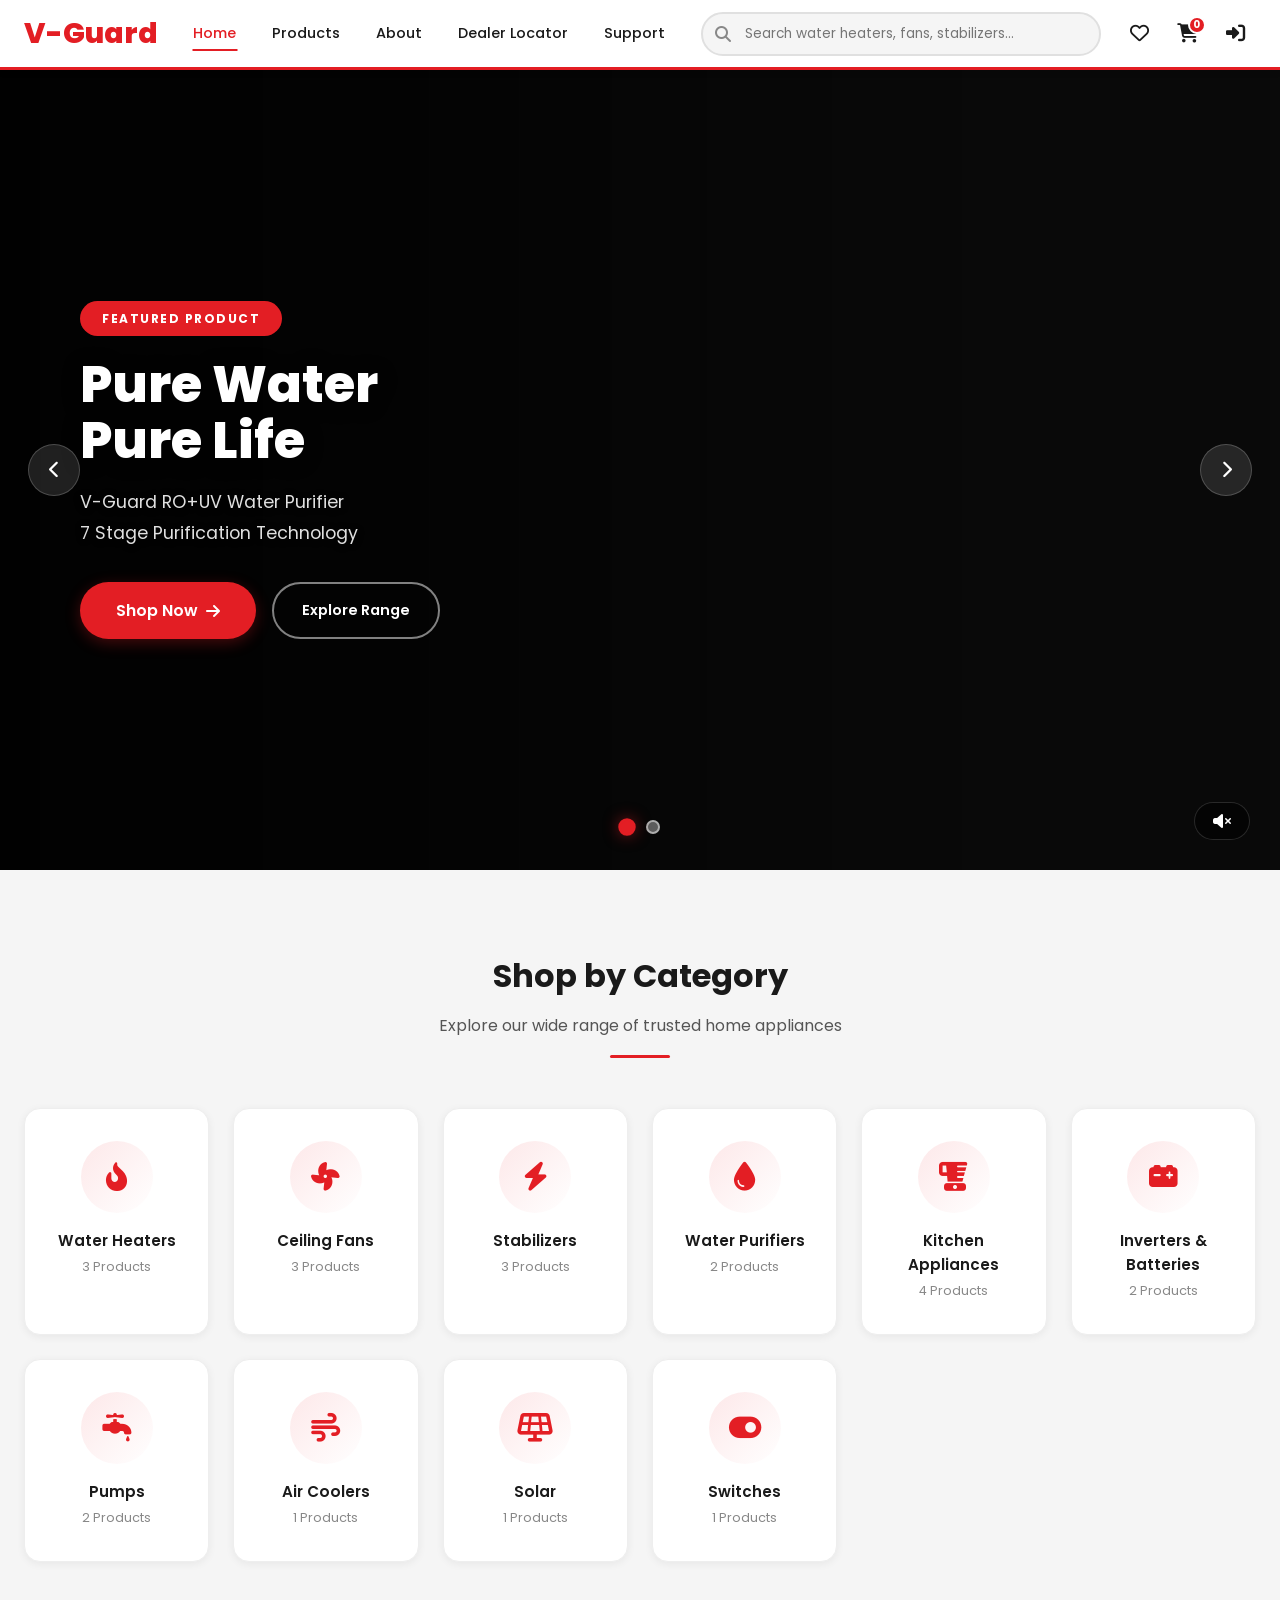
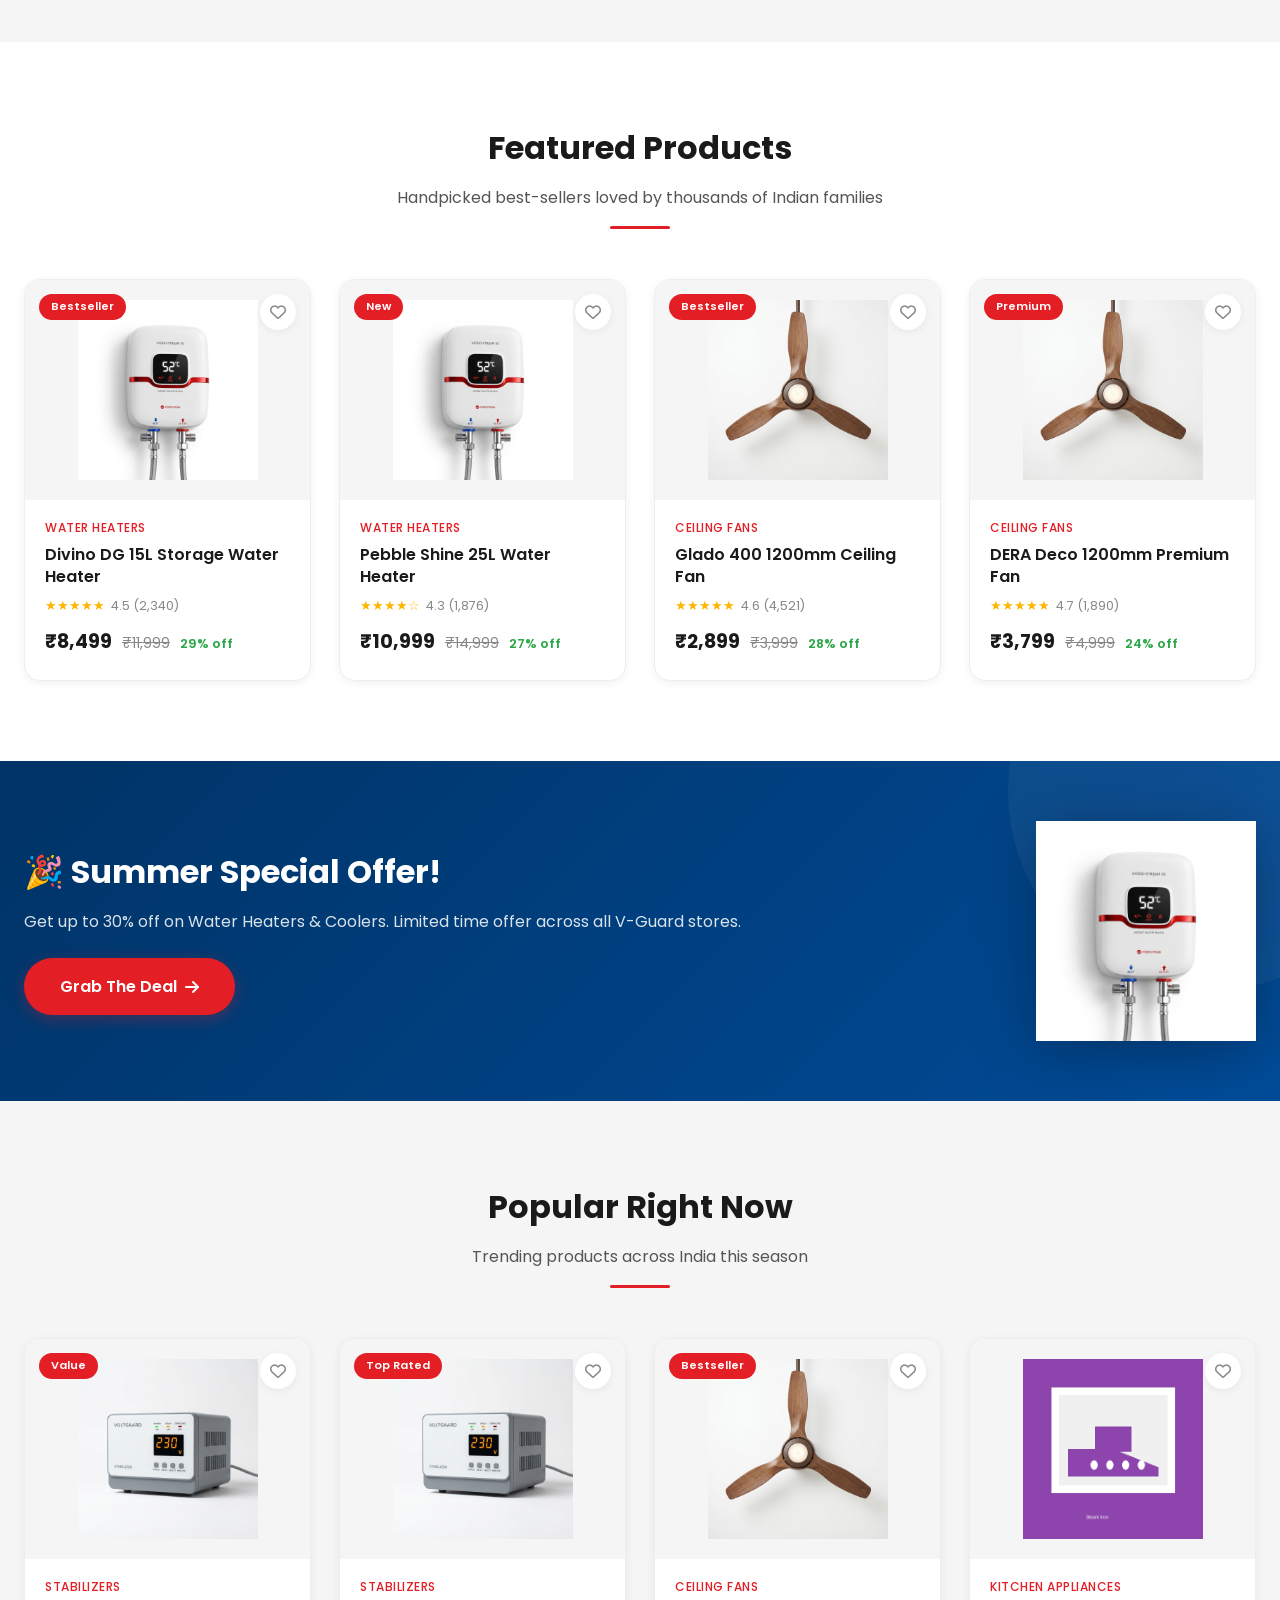
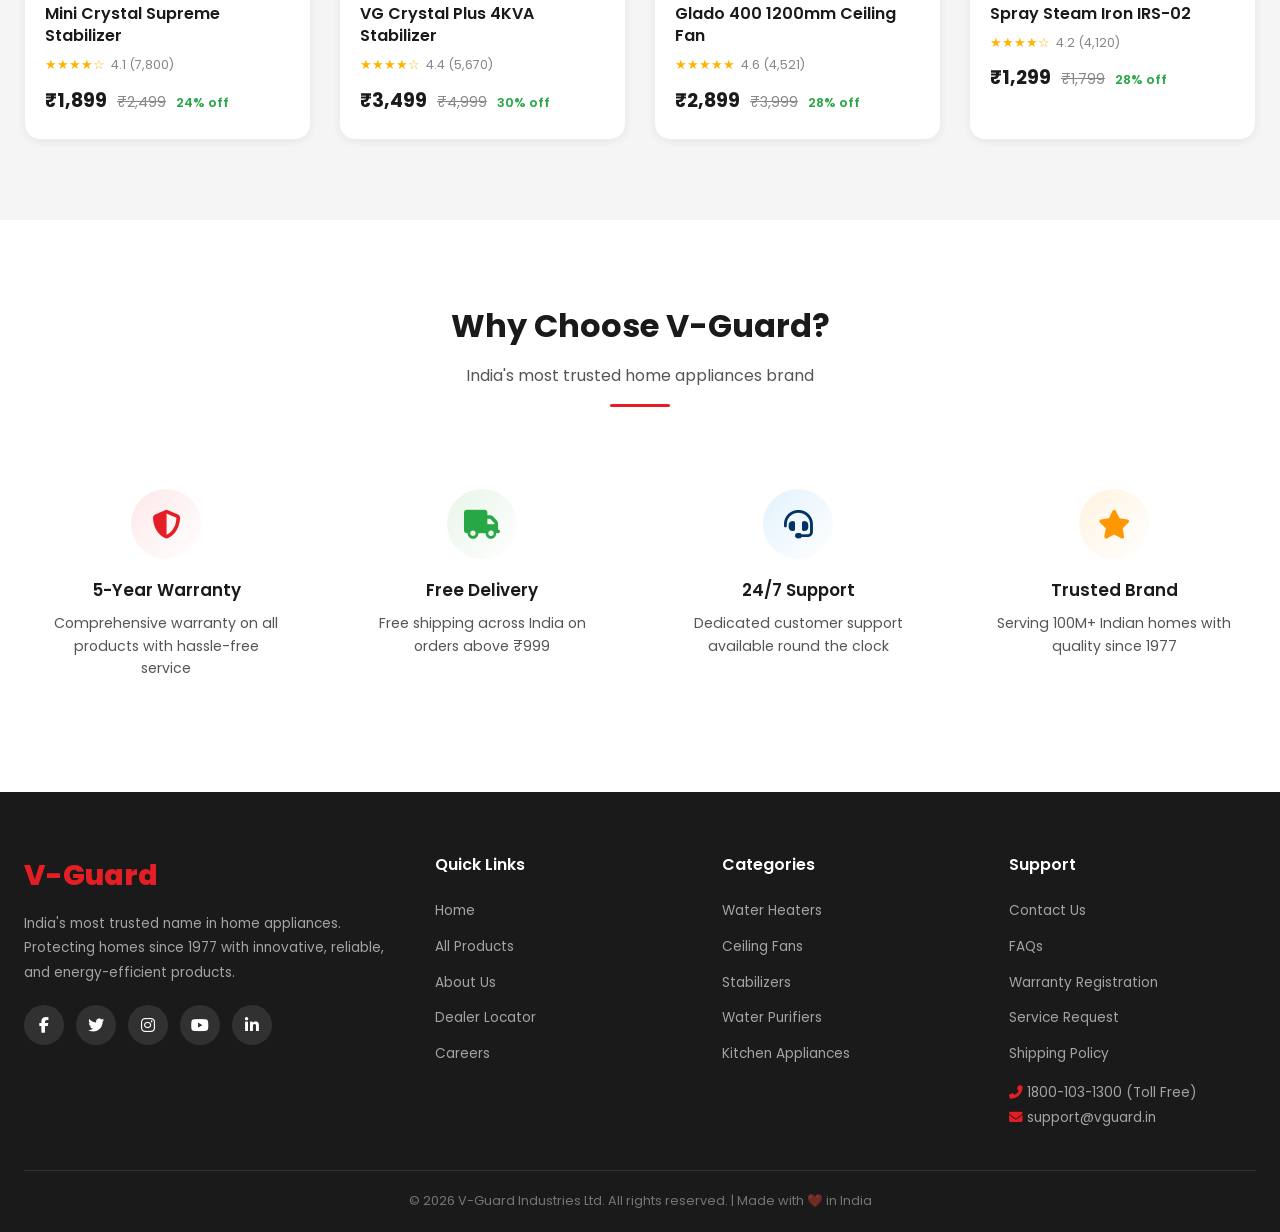
==== commit c0a96fcf: "chhanges" ====
--- a/index.html
+++ b/index.html
@@ -47,10 +47,14 @@
           <i class="fas fa-shopping-cart"></i>
           <span class="badge" id="cartCount">0</span>
         </button>
-        <div class="nav-user" id="navUser" style="display:none" onclick="showToast('Account settings coming soon!')">
+        <div class="nav-user" id="navUser" style="display:none" onclick="showUserMenu()">
           <i class="fas fa-user-circle"></i>
           <span id="userName">Hi Guest</span>
         </div>
+        <button class="nav-action-btn" id="loginBtn" title="Sign In" onclick="navigateTo('login')"
+          style="display:flex;">
+          <i class="fas fa-sign-in-alt"></i>
+        </button>
       </div>
 
       <button class="hamburger" id="hamburger" onclick="toggleMobileMenu()">
@@ -58,6 +62,117 @@
       </button>
     </div>
   </nav>
+
+  <!-- ===== LOGIN PAGE ===== -->
+  <div id="login-page" class="page-view">
+    <div class="page-content">
+      <div class="container">
+        <div class="breadcrumb">
+          <a href="#" onclick="navigateTo('home')">Home</a><span class="sep">/</span>
+          <span>Sign In</span>
+        </div>
+        <div style="max-width: 480px; margin: 40px auto;">
+          <div
+            style="background: white; border-radius: var(--radius-lg); padding: 40px; box-shadow: var(--shadow-md); border: 1px solid var(--border-light);">
+            <div style="text-align: center; margin-bottom: 28px;">
+              <img src="images/vguard-logo-transparent.png" alt="V-Guard" style="height: 60px; margin: 0 auto 16px;"
+                onerror="this.outerHTML='<div style=\'color:#E31E24;font-weight:800;font-size:1.8rem;\'>V-Guard</div>'">
+              <h2 style="font-size: 1.5rem; font-weight: 700;">Welcome Back!</h2>
+              <p style="color: var(--text-mid); font-size: 0.9rem;">Sign in to your V-Guard account</p>
+            </div>
+
+            <form id="loginForm" onsubmit="handleLogin(event)">
+              <div class="form-group">
+                <label>Email Address</label>
+                <input type="email" id="loginEmail" placeholder="your@email.com" required>
+              </div>
+              <div class="form-group">
+                <label>Password</label>
+                <input type="password" id="loginPassword" placeholder="Enter your password" required>
+              </div>
+              <div style="display: flex; justify-content: space-between; align-items: center; margin-bottom: 24px;">
+                <label style="display: flex; align-items: center; gap: 8px; font-size: 0.85rem;">
+                  <input type="checkbox" id="rememberMe"> Remember me
+                </label>
+                <a href="#" onclick="showToast('Password reset link sent to your email!')"
+                  style="color: var(--primary); font-size: 0.85rem;">Forgot Password?</a>
+              </div>
+              <button type="submit" class="btn btn-primary btn-block btn-lg">
+                <i class="fas fa-sign-in-alt"></i> Sign In
+              </button>
+            </form>
+
+            <div
+              style="margin-top: 24px; text-align: center; border-top: 1px solid var(--border-light); padding-top: 24px;">
+              <p style="color: var(--text-mid); font-size: 0.9rem;">Don't have an account?</p>
+              <button onclick="navigateTo('register')" class="btn btn-outline-dark btn-block" style="margin-top: 12px;">
+                <i class="fas fa-user-plus"></i> Create New Account
+              </button>
+            </div>
+          </div>
+        </div>
+      </div>
+    </div>
+  </div>
+
+  <!-- ===== REGISTER PAGE ===== -->
+  <div id="register-page" class="page-view">
+    <div class="page-content">
+      <div class="container">
+        <div class="breadcrumb">
+          <a href="#" onclick="navigateTo('home')">Home</a><span class="sep">/</span>
+          <span>Sign Up</span>
+        </div>
+        <div style="max-width: 480px; margin: 40px auto;">
+          <div
+            style="background: white; border-radius: var(--radius-lg); padding: 40px; box-shadow: var(--shadow-md); border: 1px solid var(--border-light);">
+            <div style="text-align: center; margin-bottom: 28px;">
+              <img src="images/vguard-logo-transparent.png" alt="V-Guard" style="height: 60px; margin: 0 auto 16px;"
+                onerror="this.outerHTML='<div style=\'color:#E31E24;font-weight:800;font-size:1.8rem;\'>V-Guard</div>'">
+              <h2 style="font-size: 1.5rem; font-weight: 700;">Create Account</h2>
+              <p style="color: var(--text-mid); font-size: 0.9rem;">Join V-Guard for exclusive deals & faster checkout
+              </p>
+            </div>
+
+            <form id="registerFormPage" onsubmit="handleRegisterPage(event)">
+              <div class="form-group">
+                <label>Full Name</label>
+                <input type="text" id="regNamePage" placeholder="Enter your full name" required>
+              </div>
+              <div class="form-group">
+                <label>Email Address</label>
+                <input type="email" id="regEmailPage" placeholder="your@email.com" required>
+              </div>
+              <div class="form-group">
+                <label>Phone Number</label>
+                <input type="tel" id="regPhonePage" placeholder="+91 XXXXX XXXXX" required>
+              </div>
+              <div class="form-group">
+                <label>Password</label>
+                <input type="password" id="regPasswordPage" placeholder="Create a password" required>
+              </div>
+              <button type="submit" class="btn btn-primary btn-block btn-lg">
+                <i class="fas fa-user-plus"></i> Create Account
+              </button>
+            </form>
+
+            <div
+              style="margin-top: 24px; text-align: center; border-top: 1px solid var(--border-light); padding-top: 24px;">
+              <p style="color: var(--text-mid); font-size: 0.9rem;">Already have an account?</p>
+              <button onclick="navigateTo('login')" class="btn btn-outline-dark btn-block" style="margin-top: 12px;">
+                <i class="fas fa-sign-in-alt"></i> Sign In
+              </button>
+            </div>
+
+            <p style="text-align:center; margin-top:20px; font-size:0.75rem; color:var(--text-light);">
+              By signing up, you agree to our <a href="#" style="color:var(--primary)">Terms</a> & <a href="#"
+                style="color:var(--primary)">Privacy Policy</a>
+            </p>
+          </div>
+        </div>
+      </div>
+    </div>
+  </div>
 
   <!-- ===== CART PAGE ===== -->
   <div id="cart-page" class="page-view">
@@ -109,43 +224,6 @@
           </div>
         </div>
       </div>
-    </div>
-  </div>
-
-  <!-- ===== REGISTRATION MODAL ===== -->
-  <div class="modal-overlay" id="registerModal">
-    <div class="modal" style="position:relative">
-      <button class="modal-close" onclick="closeModal()"><i class="fas fa-times"></i></button>
-      <img src="images/vguard-logo-transparent.png" alt="V-Guard"
-        style="height:50px; width:auto; display:block; margin:0 auto 16px;"
-        onerror="this.outerHTML='<div style=\'color:#E31E24;font-weight:800;font-size:1.8rem;text-align:center;margin-bottom:16px;\'>V-Guard</div>'">
-      <h2>Welcome to V-Guard Store!</h2>
-      <p class="modal-subtitle">Create an account for exclusive deals & faster checkout</p>
-      <form id="registerForm" onsubmit="handleRegister(event)">
-        <div class="form-group">
-          <label for="regName">Full Name</label>
-          <input type="text" id="regName" placeholder="Enter your full name" required>
-        </div>
-        <div class="form-group">
-          <label for="regEmail">Email Address</label>
-          <input type="email" id="regEmail" placeholder="your@email.com" required>
-        </div>
-        <div class="form-group">
-          <label for="regPhone">Phone Number</label>
-          <input type="tel" id="regPhone" placeholder="+91 XXXXX XXXXX" required>
-        </div>
-        <div class="form-group">
-          <label for="regPassword">Password</label>
-          <input type="password" id="regPassword" placeholder="Create a password" required>
-        </div>
-        <button type="submit" class="btn btn-primary btn-block btn-lg" style="margin-top:8px">
-          <i class="fas fa-user-plus"></i> Create Account
-        </button>
-      </form>
-      <p style="text-align:center; margin-top:16px; font-size:0.82rem; color:var(--text-light);">
-        By signing up, you agree to our <a href="#" style="color:var(--primary)">Terms</a> & <a href="#"
-          style="color:var(--primary)">Privacy Policy</a>
-      </p>
     </div>
   </div>
 
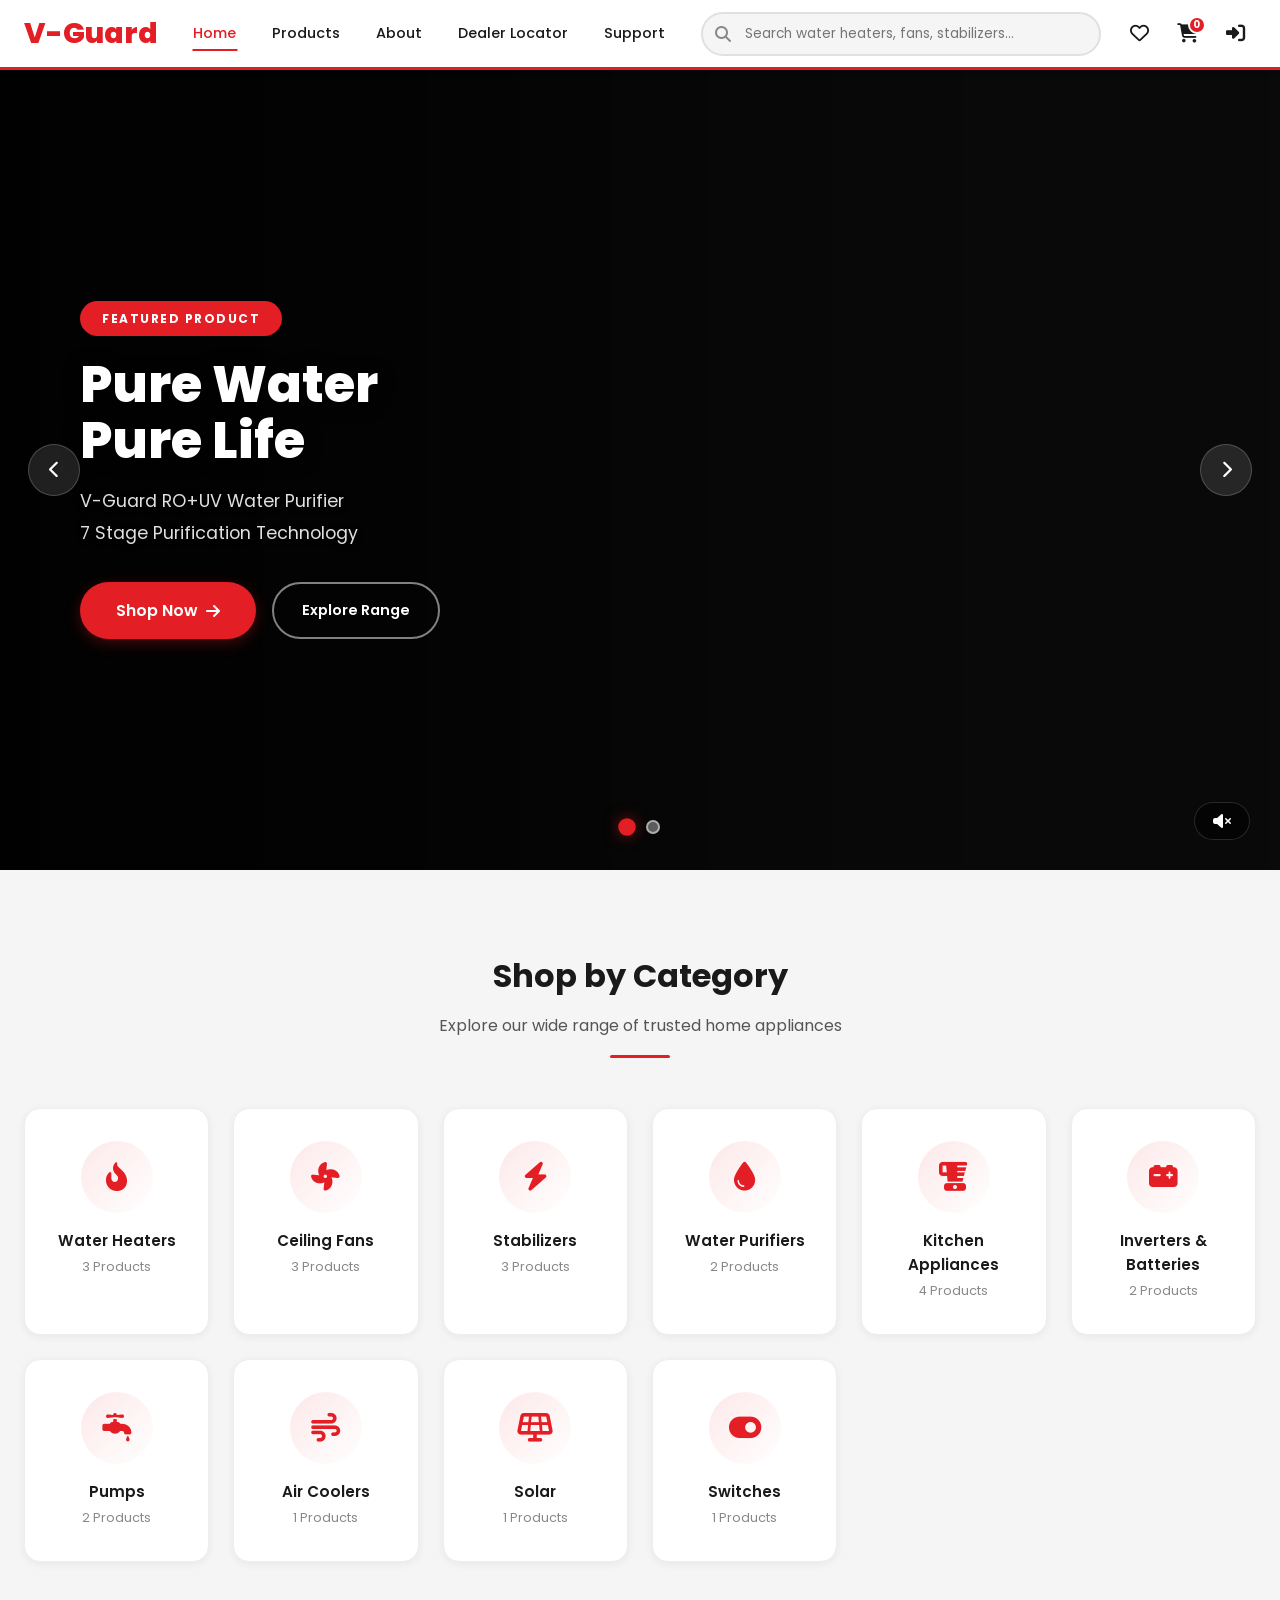
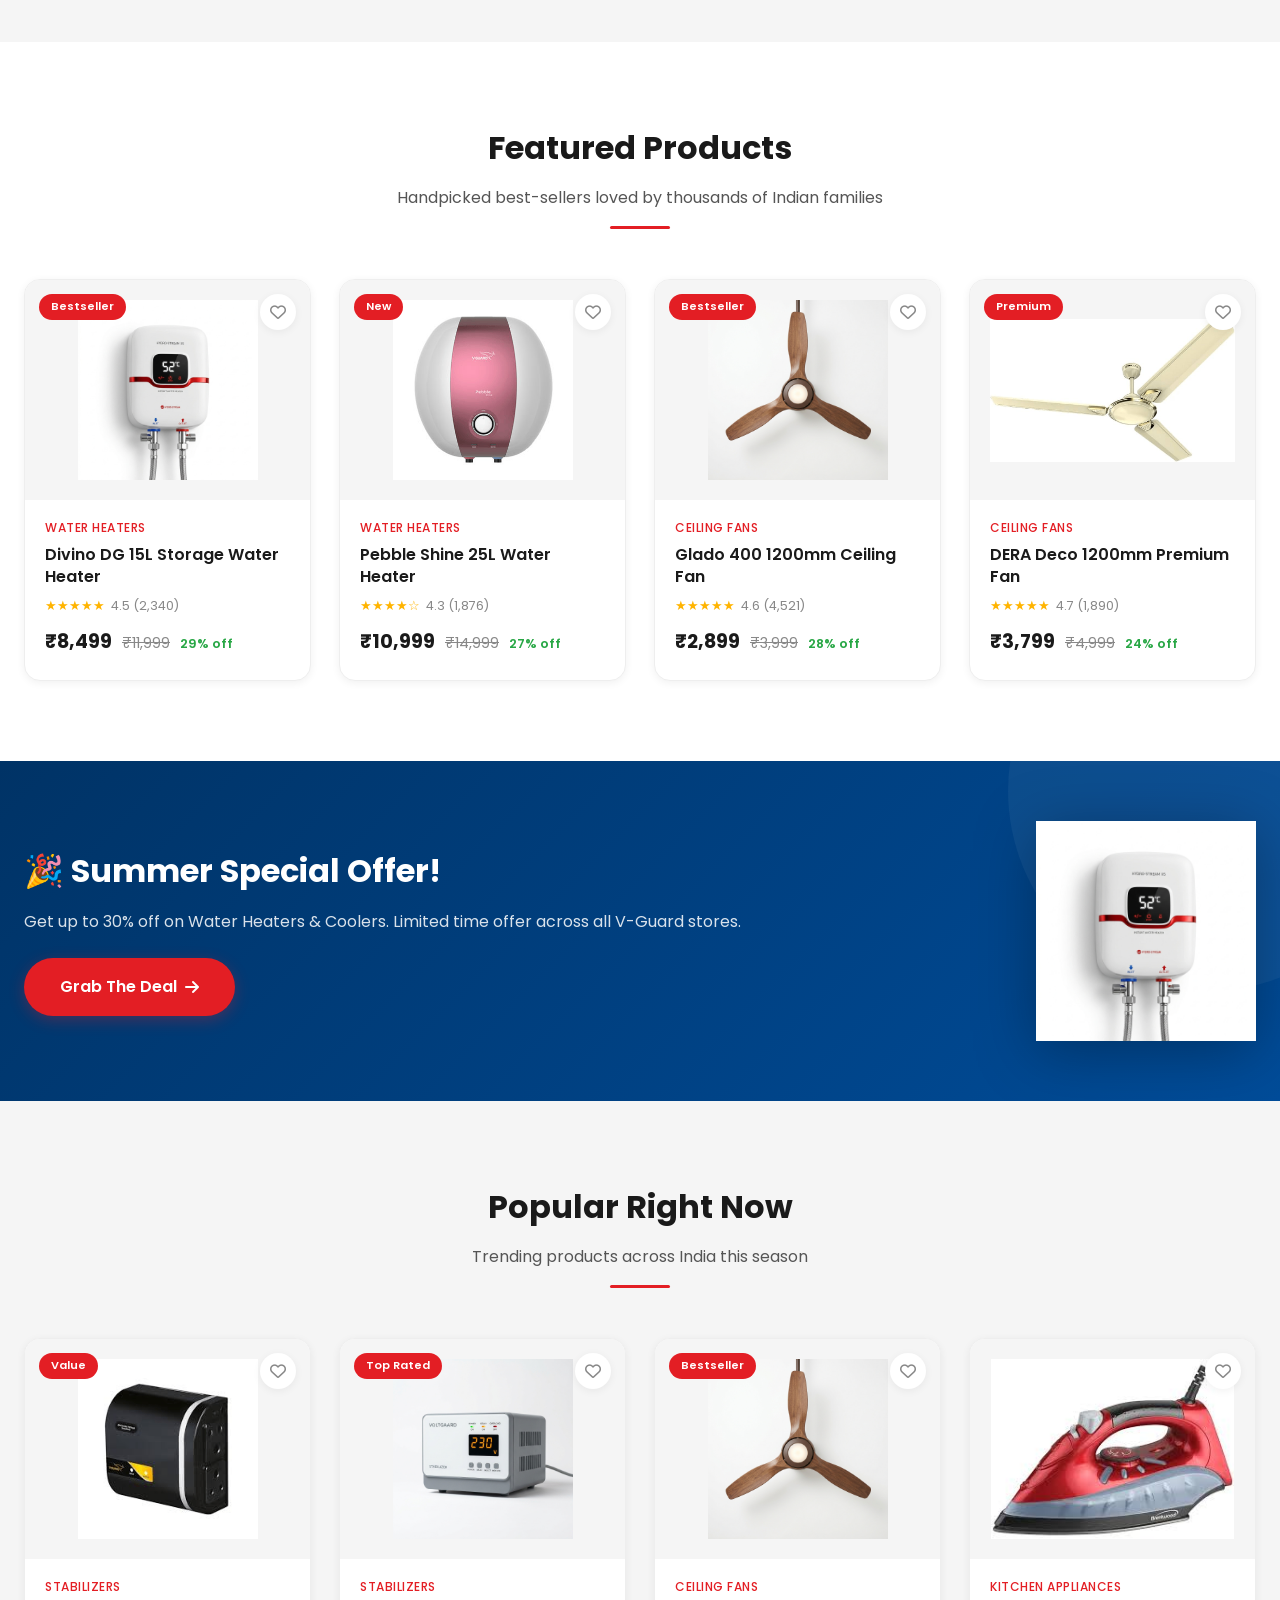
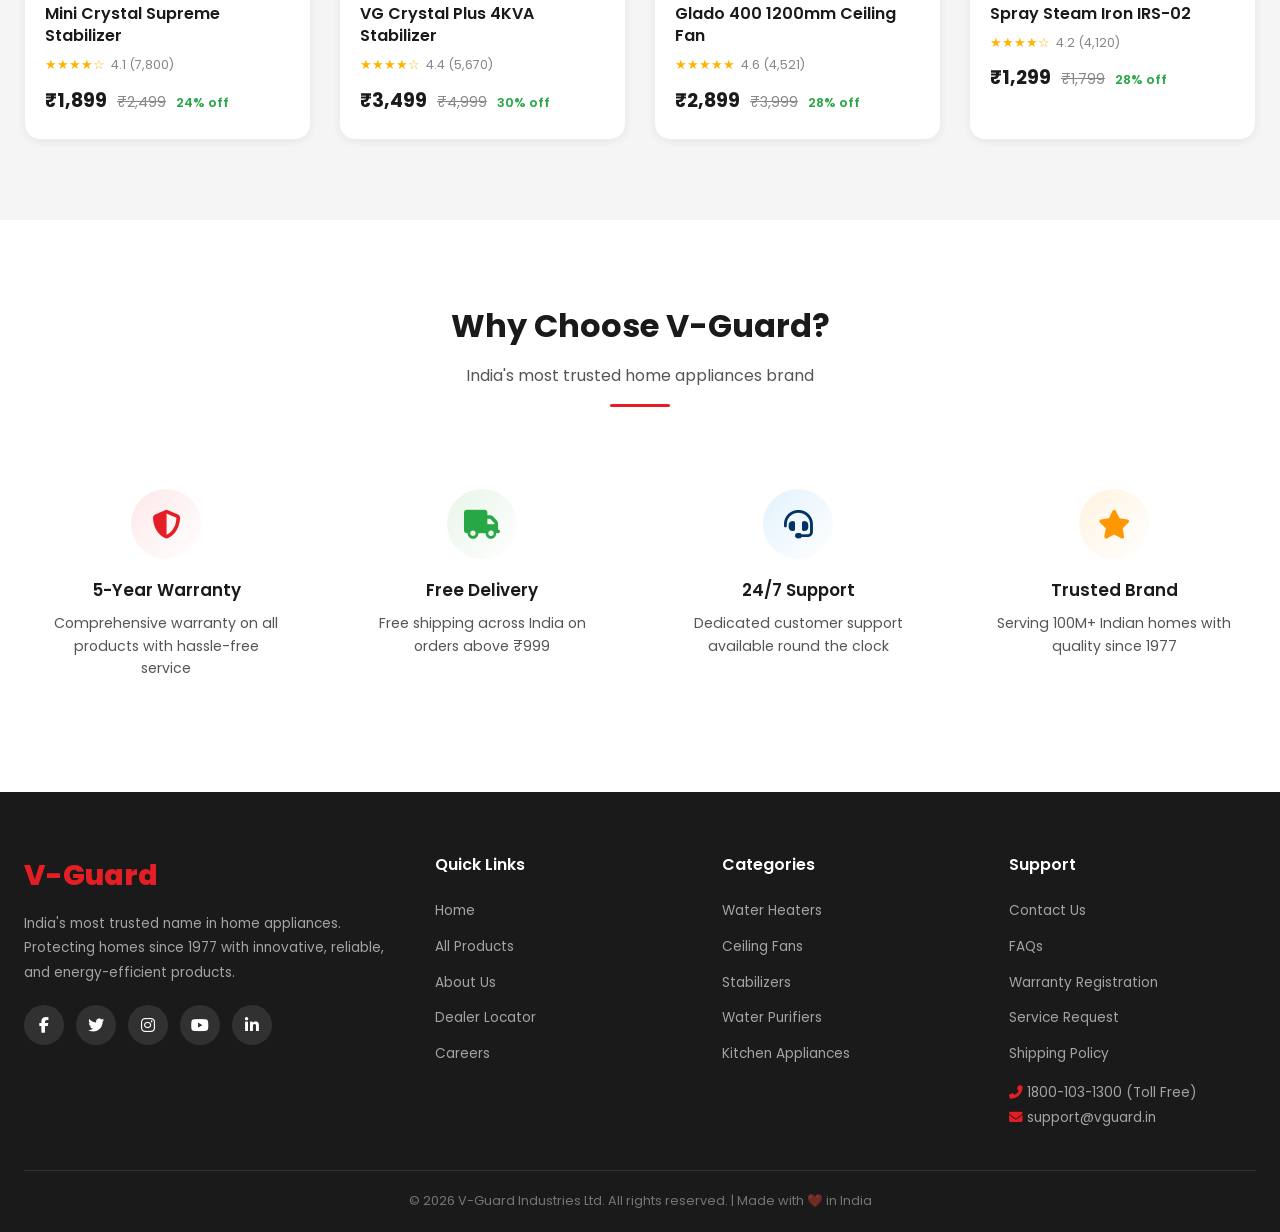
==== commit c73755d6: "files created" ====
--- a/index.html
+++ b/index.html
@@ -11,6 +11,8 @@
   <link rel="stylesheet" href="https://cdnjs.cloudflare.com/ajax/libs/font-awesome/6.5.1/css/all.min.css">
   <link rel="icon" type="image/svg+xml"
     href="data:image/svg+xml,<svg xmlns='http://www.w3.org/2000/svg' viewBox='0 0 100 100'><text y='.9em' font-size='90'>🔴</text></svg>">
+  <script
+    src="https://cdn.c360a.salesforce.com/beacon/c360a/efc6bc1c-a8f8-4542-b229-f852449c9797/scripts/c360a.min.js"></script>
 </head>
 
 <body>
@@ -18,17 +20,17 @@
   <!-- ===== NAVBAR ===== -->
   <nav class="navbar" id="navbar">
     <div class="container">
-      <a href="#" class="nav-logo" onclick="navigateTo('home')">
+      <a href="index.html" class="nav-logo">
         <img src="images/vguard-logo-transparent.png" alt="V-Guard" style="height:48px; width:auto; object-fit:contain;"
           onerror="this.outerHTML='<span style=\'color:#E31E24;font-weight:800;font-size:1.8rem;\'>V-Guard</span>'">
       </a>
 
       <div class="nav-menu" id="navMenu">
-        <a href="#" class="active" onclick="navigateTo('home')" data-page="home">Home</a>
-        <a href="#" onclick="navigateTo('products')" data-page="products">Products</a>
-        <a href="#" onclick="navigateTo('about')" data-page="about">About</a>
-        <a href="#" data-page="dealer">Dealer Locator</a>
-        <a href="#" data-page="support">Support</a>
+        <a href="index.html" class="active">Home</a>
+        <a href="products.html">Products</a>
+        <a href="about.html">About</a>
+        <a href="#">Dealer Locator</a>
+        <a href="#">Support</a>
       </div>
 
       <div class="nav-search">
@@ -43,7 +45,7 @@
           <i class="far fa-heart"></i>
           <span class="badge" id="wishlistCount" style="display:none">0</span>
         </button>
-        <button class="nav-action-btn" id="cartBtn" title="Cart" onclick="navigateTo('cart')">
+        <button class="nav-action-btn" id="cartBtn" title="Cart" onclick="window.location.href='cart.html'">
           <i class="fas fa-shopping-cart"></i>
           <span class="badge" id="cartCount">0</span>
         </button>
@@ -51,7 +53,7 @@
           <i class="fas fa-user-circle"></i>
           <span id="userName">Hi Guest</span>
         </div>
-        <button class="nav-action-btn" id="loginBtn" title="Sign In" onclick="navigateTo('login')"
+        <button class="nav-action-btn" id="loginBtn" title="Sign In" onclick="window.location.href='login.html'"
           style="display:flex;">
           <i class="fas fa-sign-in-alt"></i>
         </button>
@@ -63,175 +65,11 @@
     </div>
   </nav>
 
-  <!-- ===== LOGIN PAGE ===== -->
-  <div id="login-page" class="page-view">
-    <div class="page-content">
-      <div class="container">
-        <div class="breadcrumb">
-          <a href="#" onclick="navigateTo('home')">Home</a><span class="sep">/</span>
-          <span>Sign In</span>
-        </div>
-        <div style="max-width: 480px; margin: 40px auto;">
-          <div
-            style="background: white; border-radius: var(--radius-lg); padding: 40px; box-shadow: var(--shadow-md); border: 1px solid var(--border-light);">
-            <div style="text-align: center; margin-bottom: 28px;">
-              <img src="images/vguard-logo-transparent.png" alt="V-Guard" style="height: 60px; margin: 0 auto 16px;"
-                onerror="this.outerHTML='<div style=\'color:#E31E24;font-weight:800;font-size:1.8rem;\'>V-Guard</div>'">
-              <h2 style="font-size: 1.5rem; font-weight: 700;">Welcome Back!</h2>
-              <p style="color: var(--text-mid); font-size: 0.9rem;">Sign in to your V-Guard account</p>
-            </div>
-
-            <form id="loginForm" onsubmit="handleLogin(event)">
-              <div class="form-group">
-                <label>Email Address</label>
-                <input type="email" id="loginEmail" placeholder="your@email.com" required>
-              </div>
-              <div class="form-group">
-                <label>Password</label>
-                <input type="password" id="loginPassword" placeholder="Enter your password" required>
-              </div>
-              <div style="display: flex; justify-content: space-between; align-items: center; margin-bottom: 24px;">
-                <label style="display: flex; align-items: center; gap: 8px; font-size: 0.85rem;">
-                  <input type="checkbox" id="rememberMe"> Remember me
-                </label>
-                <a href="#" onclick="showToast('Password reset link sent to your email!')"
-                  style="color: var(--primary); font-size: 0.85rem;">Forgot Password?</a>
-              </div>
-              <button type="submit" class="btn btn-primary btn-block btn-lg">
-                <i class="fas fa-sign-in-alt"></i> Sign In
-              </button>
-            </form>
-
-            <div
-              style="margin-top: 24px; text-align: center; border-top: 1px solid var(--border-light); padding-top: 24px;">
-              <p style="color: var(--text-mid); font-size: 0.9rem;">Don't have an account?</p>
-              <button onclick="navigateTo('register')" class="btn btn-outline-dark btn-block" style="margin-top: 12px;">
-                <i class="fas fa-user-plus"></i> Create New Account
-              </button>
-            </div>
-          </div>
-        </div>
-      </div>
-    </div>
-  </div>
-
-  <!-- ===== REGISTER PAGE ===== -->
-  <div id="register-page" class="page-view">
-    <div class="page-content">
-      <div class="container">
-        <div class="breadcrumb">
-          <a href="#" onclick="navigateTo('home')">Home</a><span class="sep">/</span>
-          <span>Sign Up</span>
-        </div>
-        <div style="max-width: 480px; margin: 40px auto;">
-          <div
-            style="background: white; border-radius: var(--radius-lg); padding: 40px; box-shadow: var(--shadow-md); border: 1px solid var(--border-light);">
-            <div style="text-align: center; margin-bottom: 28px;">
-              <img src="images/vguard-logo-transparent.png" alt="V-Guard" style="height: 60px; margin: 0 auto 16px;"
-                onerror="this.outerHTML='<div style=\'color:#E31E24;font-weight:800;font-size:1.8rem;\'>V-Guard</div>'">
-              <h2 style="font-size: 1.5rem; font-weight: 700;">Create Account</h2>
-              <p style="color: var(--text-mid); font-size: 0.9rem;">Join V-Guard for exclusive deals & faster checkout
-              </p>
-            </div>
-
-            <form id="registerFormPage" onsubmit="handleRegisterPage(event)">
-              <div class="form-group">
-                <label>Full Name</label>
-                <input type="text" id="regNamePage" placeholder="Enter your full name" required>
-              </div>
-              <div class="form-group">
-                <label>Email Address</label>
-                <input type="email" id="regEmailPage" placeholder="your@email.com" required>
-              </div>
-              <div class="form-group">
-                <label>Phone Number</label>
-                <input type="tel" id="regPhonePage" placeholder="+91 XXXXX XXXXX" required>
-              </div>
-              <div class="form-group">
-                <label>Password</label>
-                <input type="password" id="regPasswordPage" placeholder="Create a password" required>
-              </div>
-              <button type="submit" class="btn btn-primary btn-block btn-lg">
-                <i class="fas fa-user-plus"></i> Create Account
-              </button>
-            </form>
-
-            <div
-              style="margin-top: 24px; text-align: center; border-top: 1px solid var(--border-light); padding-top: 24px;">
-              <p style="color: var(--text-mid); font-size: 0.9rem;">Already have an account?</p>
-              <button onclick="navigateTo('login')" class="btn btn-outline-dark btn-block" style="margin-top: 12px;">
-                <i class="fas fa-sign-in-alt"></i> Sign In
-              </button>
-            </div>
-
-            <p style="text-align:center; margin-top:20px; font-size:0.75rem; color:var(--text-light);">
-              By signing up, you agree to our <a href="#" style="color:var(--primary)">Terms</a> & <a href="#"
-                style="color:var(--primary)">Privacy Policy</a>
-            </p>
-          </div>
-        </div>
-      </div>
-    </div>
-  </div>
-
-  <!-- ===== CART PAGE ===== -->
-  <div id="cart-page" class="page-view">
-    <div class="page-content">
-      <div class="container">
-        <div class="breadcrumb">
-          <a href="#" onclick="navigateTo('home')">Home</a><span class="sep">/</span>
-          <span>Cart</span>
-        </div>
-        <h1 style="font-size:1.8rem;font-weight:700;margin-bottom:28px;"><i class="fas fa-shopping-cart"
-            style="color:var(--primary)"></i> Your Cart (<span id="cartItemCount">0</span> items)</h1>
-
-        <div class="cart-page-layout"
-          style="display: grid; grid-template-columns: 60% calc(40% - 32px); gap: 32px; align-items: start;">
-          <div class="cart-items-column" id="cartItems">
-            <!-- Cart Items Injected Here by JS -->
-          </div>
-
-          <div class="cart-summary-column" id="cartFooter">
-            <div class="order-summary" style="position: sticky; top: 100px;">
-              <h3 style="font-size:1.1rem;margin-bottom:16px;">Order Summary</h3>
-              <div class="summary-item"><span>Subtotal</span><span id="cartSubtotalVal">₹0</span></div>
-              <div class="summary-item"><span>GST (18%)</span><span id="cartGstVal">₹0</span></div>
-              <div class="summary-item"><span>Delivery</span><span id="cartShippingVal">₹0</span></div>
-              <div class="summary-item total" style="margin: 16px 0;"><span>Total Amount</span><span id="cartTotal"
-                  style="font-size:1.4rem;">₹0</span></div>
-
-              <div class="promo-box" style="display:flex;gap:8px;margin-bottom:20px;">
-                <input type="text" placeholder="Promo Code"
-                  style="flex:1;padding:10px;border:1px solid var(--border-light);border-radius:var(--radius-sm);">
-                <button class="btn btn-outline" onclick="showToast('Promo applied successfully!')">Apply</button>
-              </div>
-
-              <button class="btn btn-primary btn-block btn-lg" onclick="navigateTo('checkout')">
-                Proceed to Checkout <i class="fas fa-arrow-right"></i>
-              </button>
-
-              <div class="secure-badges"
-                style="margin-top:20px;text-align:center;color:var(--text-light);font-size:1.5rem;display:flex;gap:16px;justify-content:center;">
-                <i class="fab fa-cc-visa" title="Visa"></i>
-                <i class="fab fa-cc-mastercard" title="Mastercard"></i>
-                <i class="fas fa-university" title="NetBanking"></i>
-                <i class="fas fa-wallet" title="UPI"></i>
-                <i class="fas fa-money-bill-wave" title="COD"></i>
-              </div>
-              <div style="text-align:center;font-size:0.85rem;color:var(--text-mid);margin-top:8px;">100% Secure
-                Payments</div>
-            </div>
-          </div>
-        </div>
-      </div>
-    </div>
-  </div>
-
   <!-- ===== TOAST CONTAINER ===== -->
   <div class="toast-container" id="toastContainer"></div>
 
   <!-- ===== HOME PAGE ===== -->
-  <div id="home-page" class="page-view active-page">
+  <div id="index-page" class="page-view active-page">
 
     <!-- HERO VIDEO SLIDER -->
     <section class="hero-video" id="hero">
@@ -247,9 +85,9 @@
             <h1>Pure Water Pure Life</h1>
             <p>V-Guard RO+UV Water Purifier<br>7 Stage Purification Technology</p>
             <div class="hero-vslide-btns">
-              <button class="btn btn-primary btn-lg" onclick="navigateTo('products')">Shop Now <i
-                  class="fas fa-arrow-right"></i></button>
-              <button class="btn btn-outline" onclick="navigateTo('products')">Explore Range</button>
+              <a href="products.html" class="btn btn-primary btn-lg">Shop Now <i
+                  class="fas fa-arrow-right"></i></a>
+              <a href="products.html" class="btn btn-outline">Explore Range</a>
             </div>
           </div>
         </div>
@@ -264,9 +102,9 @@
             <h1>Blend Like a Pro</h1>
             <p>V-Guard Mixer Grinder 750W<br>3 Jars Powerful Copper Motor</p>
             <div class="hero-vslide-btns">
-              <button class="btn btn-primary btn-lg" onclick="navigateTo('products')">Shop Now <i
-                  class="fas fa-arrow-right"></i></button>
-              <button class="btn btn-outline" onclick="navigateTo('products')">Explore Range</button>
+              <a href="products.html" class="btn btn-primary btn-lg">Shop Now <i
+                  class="fas fa-arrow-right"></i></a>
+              <a href="products.html" class="btn btn-outline">Explore Range</a>
             </div>
           </div>
         </div>
@@ -320,8 +158,8 @@
           <div>
             <h2>🎉 Summer Special Offer!</h2>
             <p>Get up to 30% off on Water Heaters & Coolers. Limited time offer across all V-Guard stores.</p>
-            <button class="btn btn-primary btn-lg" onclick="navigateTo('products')">Grab the Deal <i
-                class="fas fa-arrow-right"></i></button>
+            <a href="products.html" class="btn btn-primary btn-lg">Grab the Deal <i
+                class="fas fa-arrow-right"></i></a>
           </div>
           <div style="text-align:center;">
             <img src="images/water_heater.png" alt="V-Guard Water Heater"
--- a/css/styles.css
+++ b/css/styles.css
@@ -19,10 +19,10 @@
   --success: #28A745;
   --warning: #FFC107;
   --star: #FFB400;
-  --shadow-sm: 0 2px 8px rgba(0,0,0,0.06);
-  --shadow-md: 0 4px 16px rgba(0,0,0,0.08);
-  --shadow-lg: 0 8px 32px rgba(0,0,0,0.12);
-  --shadow-xl: 0 12px 48px rgba(0,0,0,0.16);
+  --shadow-sm: 0 2px 8px rgba(0, 0, 0, 0.06);
+  --shadow-md: 0 4px 16px rgba(0, 0, 0, 0.08);
+  --shadow-lg: 0 8px 32px rgba(0, 0, 0, 0.12);
+  --shadow-xl: 0 12px 48px rgba(0, 0, 0, 0.16);
   --radius-sm: 6px;
   --radius-md: 10px;
   --radius-lg: 16px;
@@ -31,9 +31,18 @@
   --nav-height: 70px;
 }
 
-*, *::before, *::after { box-sizing: border-box; margin: 0; padding: 0; }
-
-html { scroll-behavior: smooth; font-size: 16px; }
+*,
+*::before,
+*::after {
+  box-sizing: border-box;
+  margin: 0;
+  padding: 0;
+}
+
+html {
+  scroll-behavior: smooth;
+  font-size: 16px;
+}
 
 body {
   font-family: 'Poppins', sans-serif;
@@ -44,105 +53,265 @@
   -webkit-font-smoothing: antialiased;
 }
 
-body.no-scroll { overflow: hidden; }
-
-a { text-decoration: none; color: inherit; transition: color var(--transition); }
-img { max-width: 100%; display: block; }
-button { cursor: pointer; font-family: inherit; border: none; outline: none; }
-input, select, textarea { font-family: inherit; outline: none; }
-ul { list-style: none; }
-
-.container { max-width: 1280px; margin: 0 auto; padding: 0 24px; }
+body.no-scroll {
+  overflow: hidden;
+}
+
+a {
+  text-decoration: none;
+  color: inherit;
+  transition: color var(--transition);
+}
+
+img {
+  max-width: 100%;
+  display: block;
+}
+
+button {
+  cursor: pointer;
+  font-family: inherit;
+  border: none;
+  outline: none;
+}
+
+input,
+select,
+textarea {
+  font-family: inherit;
+  outline: none;
+}
+
+ul {
+  list-style: none;
+}
+
+.container {
+  max-width: 1280px;
+  margin: 0 auto;
+  padding: 0 24px;
+}
 
 /* ===== NAVBAR ===== */
 .navbar {
-  position: fixed; top: 0; left: 0; right: 0; z-index: 1000;
+  position: fixed;
+  top: 0;
+  left: 0;
+  right: 0;
+  z-index: 1000;
   background: var(--bg-white);
   border-bottom: 3px solid var(--primary);
   box-shadow: var(--shadow-sm);
   height: var(--nav-height);
   transition: box-shadow var(--transition);
 }
-.navbar.scrolled { box-shadow: var(--shadow-md); }
+
+.navbar.scrolled {
+  box-shadow: var(--shadow-md);
+}
+
 .navbar .container {
-  display: flex; align-items: center; justify-content: space-between;
-  height: 100%; gap: 16px;
-}
-.nav-logo { display: flex; align-items: center; gap: 8px; flex-shrink: 0; }
-.nav-logo svg { height: 36px; width: auto; }
+  display: flex;
+  align-items: center;
+  justify-content: space-between;
+  height: 100%;
+  gap: 16px;
+}
+
+.nav-logo {
+  display: flex;
+  align-items: center;
+  gap: 8px;
+  flex-shrink: 0;
+}
+
+.nav-logo svg {
+  height: 36px;
+  width: auto;
+}
+
 .nav-logo-text {
-  font-size: 1.4rem; font-weight: 800; color: var(--primary);
+  font-size: 1.4rem;
+  font-weight: 800;
+  color: var(--primary);
   letter-spacing: -0.5px;
 }
-.nav-logo-text span { color: var(--accent); font-weight: 600; font-size: 0.75rem; display: block; margin-top: -6px; letter-spacing: 2px; text-transform: uppercase; }
-.nav-menu { display: flex; align-items: center; gap: 4px; }
+
+.nav-logo-text span {
+  color: var(--accent);
+  font-weight: 600;
+  font-size: 0.75rem;
+  display: block;
+  margin-top: -6px;
+  letter-spacing: 2px;
+  text-transform: uppercase;
+}
+
+.nav-menu {
+  display: flex;
+  align-items: center;
+  gap: 4px;
+}
+
 .nav-menu a {
-  padding: 8px 16px; font-size: 0.9rem; font-weight: 500;
-  color: var(--text-dark); border-radius: var(--radius-sm);
-  transition: all var(--transition); position: relative;
-}
+  padding: 8px 16px;
+  font-size: 0.9rem;
+  font-weight: 500;
+  color: var(--text-dark);
+  border-radius: var(--radius-sm);
+  transition: all var(--transition);
+  position: relative;
+}
+
 .nav-menu a::after {
-  content: ''; position: absolute; bottom: 2px; left: 50%; width: 0;
-  height: 2px; background: var(--primary); transition: all var(--transition);
+  content: '';
+  position: absolute;
+  bottom: 2px;
+  left: 50%;
+  width: 0;
+  height: 2px;
+  background: var(--primary);
+  transition: all var(--transition);
   transform: translateX(-50%);
 }
-.nav-menu a:hover { color: var(--primary); }
-.nav-menu a:hover::after, .nav-menu a.active::after { width: 60%; }
-.nav-menu a.active { color: var(--primary); }
+
+.nav-menu a:hover {
+  color: var(--primary);
+}
+
+.nav-menu a:hover::after,
+.nav-menu a.active::after {
+  width: 60%;
+}
+
+.nav-menu a.active {
+  color: var(--primary);
+}
 
 .nav-search {
-  flex: 1; max-width: 400px; position: relative;
-}
+  flex: 1;
+  max-width: 400px;
+  position: relative;
+}
+
 .nav-search input {
-  width: 100%; padding: 10px 16px 10px 42px;
-  border: 2px solid var(--border); border-radius: 50px;
-  font-size: 0.85rem; background: var(--bg-light);
+  width: 100%;
+  padding: 10px 16px 10px 42px;
+  border: 2px solid var(--border);
+  border-radius: 50px;
+  font-size: 0.85rem;
+  background: var(--bg-light);
   transition: all var(--transition);
 }
-.nav-search input:focus { border-color: var(--primary); background: var(--bg-white); box-shadow: 0 0 0 3px rgba(227,30,36,0.1); }
+
+.nav-search input:focus {
+  border-color: var(--primary);
+  background: var(--bg-white);
+  box-shadow: 0 0 0 3px rgba(227, 30, 36, 0.1);
+}
+
 .nav-search .search-icon {
-  position: absolute; left: 14px; top: 50%; transform: translateY(-50%);
-  color: var(--text-light); font-size: 1rem;
-}
-.nav-actions { display: flex; align-items: center; gap: 8px; flex-shrink: 0; }
+  position: absolute;
+  left: 14px;
+  top: 50%;
+  transform: translateY(-50%);
+  color: var(--text-light);
+  font-size: 1rem;
+}
+
+.nav-actions {
+  display: flex;
+  align-items: center;
+  gap: 8px;
+  flex-shrink: 0;
+}
+
 .nav-action-btn {
-  position: relative; width: 40px; height: 40px;
-  display: flex; align-items: center; justify-content: center;
-  border-radius: 50%; background: transparent;
-  color: var(--text-dark); font-size: 1.2rem;
+  position: relative;
+  width: 40px;
+  height: 40px;
+  display: flex;
+  align-items: center;
+  justify-content: center;
+  border-radius: 50%;
+  background: transparent;
+  color: var(--text-dark);
+  font-size: 1.2rem;
   transition: all var(--transition);
 }
-.nav-action-btn:hover { background: var(--bg-light); color: var(--primary); }
+
+.nav-action-btn:hover {
+  background: var(--bg-light);
+  color: var(--primary);
+}
+
 .nav-action-btn .badge {
-  position: absolute; top: 2px; right: 2px;
-  background: var(--primary); color: white;
-  font-size: 0.65rem; font-weight: 700;
-  min-width: 18px; height: 18px;
-  border-radius: 50%; display: flex;
-  align-items: center; justify-content: center;
+  position: absolute;
+  top: 2px;
+  right: 2px;
+  background: var(--primary);
+  color: white;
+  font-size: 0.65rem;
+  font-weight: 700;
+  min-width: 18px;
+  height: 18px;
+  border-radius: 50%;
+  display: flex;
+  align-items: center;
+  justify-content: center;
   border: 2px solid white;
 }
+
 .nav-user {
-  display: flex; align-items: center; gap: 6px;
-  padding: 6px 14px; background: var(--bg-light);
-  border-radius: 50px; font-size: 0.85rem; font-weight: 500;
-  color: var(--text-dark); cursor: pointer;
+  display: flex;
+  align-items: center;
+  gap: 6px;
+  padding: 6px 14px;
+  background: var(--bg-light);
+  border-radius: 50px;
+  font-size: 0.85rem;
+  font-weight: 500;
+  color: var(--text-dark);
+  cursor: pointer;
   transition: all var(--transition);
 }
-.nav-user:hover { background: #fde8e9; }
-.nav-user i { color: var(--primary); }
+
+.nav-user:hover {
+  background: #fde8e9;
+}
+
+.nav-user i {
+  color: var(--primary);
+}
 
 .hamburger {
-  display: none; flex-direction: column; gap: 5px;
-  background: none; padding: 8px; cursor: pointer;
-}
+  display: none;
+  flex-direction: column;
+  gap: 5px;
+  background: none;
+  padding: 8px;
+  cursor: pointer;
+}
+
 .hamburger span {
-  width: 24px; height: 2.5px; background: var(--text-dark);
-  border-radius: 2px; transition: all var(--transition);
-}
-.hamburger.active span:nth-child(1) { transform: rotate(45deg) translate(5px, 5px); }
-.hamburger.active span:nth-child(2) { opacity: 0; }
-.hamburger.active span:nth-child(3) { transform: rotate(-45deg) translate(5px, -5px); }
+  width: 24px;
+  height: 2.5px;
+  background: var(--text-dark);
+  border-radius: 2px;
+  transition: all var(--transition);
+}
+
+.hamburger.active span:nth-child(1) {
+  transform: rotate(45deg) translate(5px, 5px);
+}
+
+.hamburger.active span:nth-child(2) {
+  opacity: 0;
+}
+
+.hamburger.active span:nth-child(3) {
+  transform: rotate(-45deg) translate(5px, -5px);
+}
 
 /* ===== HERO VIDEO SLIDER ===== */
 .hero-video {
@@ -155,6 +324,7 @@
   overflow: hidden;
   background: #0a0a0a;
 }
+
 .hero-video-slider {
   position: relative;
   width: 100%;
@@ -164,37 +334,44 @@
 /* Individual Slide */
 .hero-vslide {
   position: absolute;
-  top: 0; left: 0;
-  width: 100%; height: 100%;
+  top: 0;
+  left: 0;
+  width: 100%;
+  height: 100%;
   display: flex;
   align-items: center;
   transform: translateX(100%);
   opacity: 0;
   transition: transform 0.9s cubic-bezier(0.77, 0, 0.175, 1),
-              opacity 0.9s cubic-bezier(0.77, 0, 0.175, 1);
+    opacity 0.9s cubic-bezier(0.77, 0, 0.175, 1);
   z-index: 0;
   will-change: transform, opacity;
 }
+
 .hero-vslide.active {
   transform: translateX(0);
   opacity: 1;
   z-index: 2;
 }
+
 .hero-vslide.exit-left {
   transform: translateX(-100%);
   opacity: 0;
   z-index: 1;
 }
+
 .hero-vslide.enter-right {
   transform: translateX(100%);
   opacity: 0;
   z-index: 1;
 }
+
 .hero-vslide.exit-right {
   transform: translateX(100%);
   opacity: 0;
   z-index: 1;
 }
+
 .hero-vslide.enter-left {
   transform: translateX(-100%);
   opacity: 0;
@@ -204,9 +381,12 @@
 /* Video Background */
 .hero-vslide-video {
   position: absolute;
-  top: 50%; left: 50%;
-  min-width: 100%; min-height: 100%;
-  width: auto; height: auto;
+  top: 50%;
+  left: 50%;
+  min-width: 100%;
+  min-height: 100%;
+  width: auto;
+  height: auto;
   transform: translate(-50%, -50%);
   object-fit: cover;
   z-index: 0;
@@ -215,16 +395,16 @@
 /* Dark Gradient Overlay - Left Side */
 .hero-vslide-overlay {
   position: absolute;
-  top: 0; left: 0;
-  width: 100%; height: 100%;
-  background: linear-gradient(
-    90deg,
-    rgba(0, 0, 0, 0.82) 0%,
-    rgba(0, 0, 0, 0.65) 30%,
-    rgba(0, 0, 0, 0.3) 55%,
-    rgba(0, 0, 0, 0.05) 80%,
-    transparent 100%
-  );
+  top: 0;
+  left: 0;
+  width: 100%;
+  height: 100%;
+  background: linear-gradient(90deg,
+      rgba(0, 0, 0, 0.82) 0%,
+      rgba(0, 0, 0, 0.65) 30%,
+      rgba(0, 0, 0, 0.3) 55%,
+      rgba(0, 0, 0, 0.05) 80%,
+      transparent 100%);
   z-index: 1;
 }
 
@@ -236,6 +416,7 @@
   max-width: 580px;
   padding: 0 80px;
 }
+
 .hero-vslide .hero-badge {
   display: inline-block;
   background: var(--primary);
@@ -251,40 +432,47 @@
   transform: translateY(24px);
   animation: none;
 }
+
 .hero-vslide.active .hero-badge {
   animation: fadeInUp 0.6s 0.2s ease both;
 }
+
 .hero-vslide-content h1 {
   font-size: 3.2rem;
   font-weight: 800;
   line-height: 1.1;
   margin-bottom: 18px;
-  text-shadow: 0 2px 20px rgba(0,0,0,0.4);
+  text-shadow: 0 2px 20px rgba(0, 0, 0, 0.4);
   opacity: 0;
   transform: translateY(24px);
 }
+
 .hero-vslide.active .hero-vslide-content h1 {
   animation: fadeInUp 0.7s 0.35s ease both;
 }
+
 .hero-vslide-content p {
   font-size: 1.1rem;
   opacity: 0;
   margin-bottom: 32px;
   font-weight: 400;
   line-height: 1.8;
-  color: rgba(255,255,255,0.88);
-  text-shadow: 0 1px 8px rgba(0,0,0,0.3);
+  color: rgba(255, 255, 255, 0.88);
+  text-shadow: 0 1px 8px rgba(0, 0, 0, 0.3);
   transform: translateY(24px);
 }
+
 .hero-vslide.active .hero-vslide-content p {
   animation: fadeInUp 0.7s 0.5s ease both;
 }
+
 .hero-vslide-btns {
   display: flex;
   gap: 16px;
   opacity: 0;
   transform: translateY(24px);
 }
+
 .hero-vslide.active .hero-vslide-btns {
   animation: fadeInUp 0.7s 0.65s ease both;
 }
@@ -295,11 +483,12 @@
   top: 50%;
   transform: translateY(-50%);
   z-index: 10;
-  width: 52px; height: 52px;
+  width: 52px;
+  height: 52px;
   border-radius: 50%;
-  background: rgba(255,255,255,0.12);
+  background: rgba(255, 255, 255, 0.12);
   backdrop-filter: blur(8px);
-  border: 1px solid rgba(255,255,255,0.2);
+  border: 1px solid rgba(255, 255, 255, 0.2);
   color: white;
   font-size: 1.1rem;
   cursor: pointer;
@@ -308,14 +497,21 @@
   justify-content: center;
   transition: all 0.35s ease;
 }
+
 .hero-arrow:hover {
   background: var(--primary);
   border-color: var(--primary);
   transform: translateY(-50%) scale(1.1);
   box-shadow: 0 4px 24px rgba(227, 30, 36, 0.4);
 }
-.hero-arrow-left { left: 28px; }
-.hero-arrow-right { right: 28px; }
+
+.hero-arrow-left {
+  left: 28px;
+}
+
+.hero-arrow-right {
+  right: 28px;
+}
 
 /* Dot Indicators */
 .hero-vdots {
@@ -327,19 +523,23 @@
   gap: 12px;
   z-index: 10;
 }
+
 .hero-vdot {
-  width: 14px; height: 14px;
+  width: 14px;
+  height: 14px;
   border-radius: 50%;
-  background: rgba(255,255,255,0.35);
-  border: 2px solid rgba(255,255,255,0.5);
+  background: rgba(255, 255, 255, 0.35);
+  border: 2px solid rgba(255, 255, 255, 0.5);
   cursor: pointer;
   transition: all 0.35s ease;
   padding: 0;
 }
+
 .hero-vdot:hover {
-  background: rgba(255,255,255,0.6);
+  background: rgba(255, 255, 255, 0.6);
   transform: scale(1.15);
 }
+
 .hero-vdot.active {
   background: var(--primary);
   border-color: var(--primary);
@@ -367,71 +567,129 @@
   cursor: pointer;
   transition: all 0.35s ease;
 }
+
 .hero-mute-btn:hover {
   background: rgba(0, 0, 0, 0.7);
   transform: scale(1.05);
 }
+
 .hero-mute-btn i {
   font-size: 1rem;
   transition: opacity 0.25s ease, transform 0.25s ease;
 }
+
 .hero-mute-btn.unmuted {
   background: rgba(227, 30, 36, 0.6);
   border-color: rgba(227, 30, 36, 0.4);
 }
+
 .hero-mute-btn.unmuted:hover {
   background: rgba(227, 30, 36, 0.8);
 }
 
 /* ===== BUTTONS ===== */
 .btn {
-  display: inline-flex; align-items: center; gap: 8px;
-  padding: 12px 28px; border-radius: 50px;
-  font-size: 0.9rem; font-weight: 600;
+  display: inline-flex;
+  align-items: center;
+  gap: 8px;
+  padding: 12px 28px;
+  border-radius: 50px;
+  font-size: 0.9rem;
+  font-weight: 600;
   transition: all var(--transition);
   text-transform: capitalize;
 }
+
 .btn-primary {
-  background: var(--primary); color: white;
-  box-shadow: 0 4px 15px rgba(227,30,36,0.3);
-}
+  background: var(--primary);
+  color: white;
+  box-shadow: 0 4px 15px rgba(227, 30, 36, 0.3);
+}
+
 .btn-primary:hover {
   background: var(--primary-dark);
-  box-shadow: 0 6px 20px rgba(227,30,36,0.4);
+  box-shadow: 0 6px 20px rgba(227, 30, 36, 0.4);
   transform: translateY(-2px);
 }
+
 .btn-outline {
-  background: transparent; color: white;
-  border: 2px solid rgba(255,255,255,0.5);
-}
-.btn-outline:hover { background: white; color: var(--text-dark); border-color: white; }
+  background: transparent;
+  color: white;
+  border: 2px solid rgba(255, 255, 255, 0.5);
+}
+
+.btn-outline:hover {
+  background: white;
+  color: var(--text-dark);
+  border-color: white;
+}
+
 .btn-outline-dark {
-  background: transparent; color: var(--text-dark);
+  background: transparent;
+  color: var(--text-dark);
   border: 2px solid var(--border);
 }
-.btn-outline-dark:hover { border-color: var(--primary); color: var(--primary); }
-.btn-accent { background: var(--accent); color: white; }
-.btn-accent:hover { background: var(--accent-light); transform: translateY(-2px); }
-.btn-sm { padding: 8px 20px; font-size: 0.8rem; }
-.btn-lg { padding: 16px 36px; font-size: 1rem; }
-.btn-block { width: 100%; justify-content: center; }
+
+.btn-outline-dark:hover {
+  border-color: var(--primary);
+  color: var(--primary);
+}
+
+.btn-accent {
+  background: var(--accent);
+  color: white;
+}
+
+.btn-accent:hover {
+  background: var(--accent-light);
+  transform: translateY(-2px);
+}
+
+.btn-sm {
+  padding: 8px 20px;
+  font-size: 0.8rem;
+}
+
+.btn-lg {
+  padding: 16px 36px;
+  font-size: 1rem;
+}
+
+.btn-block {
+  width: 100%;
+  justify-content: center;
+}
 
 /* ===== SECTIONS ===== */
-.section { padding: 80px 0; }
+.section {
+  padding: 80px 0;
+}
+
 .section-header {
-  text-align: center; margin-bottom: 50px;
-}
+  text-align: center;
+  margin-bottom: 50px;
+}
+
 .section-header h2 {
-  font-size: 2rem; font-weight: 700; color: var(--text-dark);
+  font-size: 2rem;
+  font-weight: 700;
+  color: var(--text-dark);
   margin-bottom: 12px;
 }
+
 .section-header p {
-  font-size: 1rem; color: var(--text-mid);
-  max-width: 550px; margin: 0 auto;
-}
+  font-size: 1rem;
+  color: var(--text-mid);
+  max-width: 550px;
+  margin: 0 auto;
+}
+
 .section-header .section-line {
-  width: 60px; height: 3px; background: var(--primary);
-  margin: 16px auto 0; border-radius: 2px;
+  width: 60px;
+  height: 3px;
+  background: var(--primary);
+  margin: 16px auto 0;
+  border-radius: 2px;
 }
 
 /* ===== CATEGORIES ===== */
@@ -440,32 +698,55 @@
   grid-template-columns: repeat(auto-fill, minmax(180px, 1fr));
   gap: 24px;
 }
+
 .category-card {
-  background: var(--bg-white); border-radius: var(--radius-lg);
-  padding: 32px 20px; text-align: center;
-  box-shadow: var(--shadow-sm); cursor: pointer;
+  background: var(--bg-white);
+  border-radius: var(--radius-lg);
+  padding: 32px 20px;
+  text-align: center;
+  box-shadow: var(--shadow-sm);
+  cursor: pointer;
   transition: all var(--transition);
   border: 1px solid var(--border-light);
 }
+
 .category-card:hover {
   transform: translateY(-8px);
   box-shadow: var(--shadow-lg);
   border-color: var(--primary);
 }
+
 .category-card .cat-icon {
-  width: 72px; height: 72px; margin: 0 auto 16px;
+  width: 72px;
+  height: 72px;
+  margin: 0 auto 16px;
   border-radius: 50%;
   background: linear-gradient(135deg, #fde8e9 0%, #fff 100%);
-  display: flex; align-items: center; justify-content: center;
-  font-size: 1.8rem; color: var(--primary);
+  display: flex;
+  align-items: center;
+  justify-content: center;
+  font-size: 1.8rem;
+  color: var(--primary);
   transition: all var(--transition);
 }
+
 .category-card:hover .cat-icon {
-  background: var(--primary); color: white;
+  background: var(--primary);
+  color: white;
   transform: scale(1.1);
 }
-.category-card h3 { font-size: 0.95rem; font-weight: 600; color: var(--text-dark); margin-bottom: 4px; }
-.category-card p { font-size: 0.8rem; color: var(--text-light); }
+
+.category-card h3 {
+  font-size: 0.95rem;
+  font-weight: 600;
+  color: var(--text-dark);
+  margin-bottom: 4px;
+}
+
+.category-card p {
+  font-size: 0.8rem;
+  color: var(--text-light);
+}
 
 /* ===== PRODUCT CARDS ===== */
 .products-grid {
@@ -473,621 +754,1519 @@
   grid-template-columns: repeat(auto-fill, minmax(260px, 1fr));
   gap: 28px;
 }
+
 .product-card {
-  background: var(--bg-white); border-radius: var(--radius-lg);
-  overflow: hidden; box-shadow: var(--shadow-sm);
+  background: var(--bg-white);
+  border-radius: var(--radius-lg);
+  overflow: hidden;
+  box-shadow: var(--shadow-sm);
   transition: all var(--transition);
   border: 1px solid var(--border-light);
   position: relative;
 }
+
 .product-card:hover {
   transform: translateY(-6px);
   box-shadow: var(--shadow-lg);
 }
+
 .product-card .product-badge {
-  position: absolute; top: 14px; left: 14px; z-index: 2;
-  background: var(--primary); color: white;
-  padding: 4px 12px; border-radius: 50px;
-  font-size: 0.7rem; font-weight: 600;
-}
+  position: absolute;
+  top: 14px;
+  left: 14px;
+  z-index: 2;
+  background: var(--primary);
+  color: white;
+  padding: 4px 12px;
+  border-radius: 50px;
+  font-size: 0.7rem;
+  font-weight: 600;
+}
+
 .product-card .product-wishlist {
-  position: absolute; top: 14px; right: 14px; z-index: 2;
-  width: 36px; height: 36px; border-radius: 50%;
-  background: white; box-shadow: var(--shadow-sm);
-  display: flex; align-items: center; justify-content: center;
-  color: var(--text-light); font-size: 1rem;
-  transition: all var(--transition); cursor: pointer; border: none;
-}
+  position: absolute;
+  top: 14px;
+  right: 14px;
+  z-index: 2;
+  width: 36px;
+  height: 36px;
+  border-radius: 50%;
+  background: white;
+  box-shadow: var(--shadow-sm);
+  display: flex;
+  align-items: center;
+  justify-content: center;
+  color: var(--text-light);
+  font-size: 1rem;
+  transition: all var(--transition);
+  cursor: pointer;
+  border: none;
+}
+
 .product-card .product-wishlist:hover,
-.product-card .product-wishlist.active { color: var(--primary); }
+.product-card .product-wishlist.active {
+  color: var(--primary);
+}
+
 .product-card .product-img {
-  height: 220px; background: var(--bg-light);
-  display: flex; align-items: center; justify-content: center;
-  overflow: hidden; position: relative;
-}
+  height: 220px;
+  background: var(--bg-light);
+  display: flex;
+  align-items: center;
+  justify-content: center;
+  overflow: hidden;
+  position: relative;
+}
+
 .product-card .product-img img {
-  width: 100%; height: 100%; object-fit: contain;
-  padding: 20px; transition: transform 0.5s ease;
-}
-.product-card:hover .product-img img { transform: scale(1.08); }
+  width: 100%;
+  height: 100%;
+  object-fit: contain;
+  padding: 20px;
+  transition: transform 0.5s ease;
+}
+
+.product-card:hover .product-img img {
+  transform: scale(1.08);
+}
+
 .product-card .product-actions {
-  position: absolute; bottom: -50px; left: 0; right: 0;
-  display: flex; justify-content: center; gap: 8px;
-  padding: 12px; transition: bottom var(--transition);
-  background: linear-gradient(transparent, rgba(0,0,0,0.05));
-}
-.product-card:hover .product-actions { bottom: 0; }
+  position: absolute;
+  bottom: -50px;
+  left: 0;
+  right: 0;
+  display: flex;
+  justify-content: center;
+  gap: 8px;
+  padding: 12px;
+  transition: bottom var(--transition);
+  background: linear-gradient(transparent, rgba(0, 0, 0, 0.05));
+}
+
+.product-card:hover .product-actions {
+  bottom: 0;
+}
+
 .product-card .product-actions button {
-  padding: 8px 16px; border-radius: 50px;
-  font-size: 0.75rem; font-weight: 600;
+  padding: 8px 16px;
+  border-radius: 50px;
+  font-size: 0.75rem;
+  font-weight: 600;
   transition: all var(--transition);
 }
+
 .product-info {
   padding: 18px 20px 22px;
 }
+
 .product-info .product-category {
-  font-size: 0.75rem; color: var(--primary);
-  font-weight: 500; text-transform: uppercase;
-  letter-spacing: 0.5px; margin-bottom: 6px;
-}
+  font-size: 0.75rem;
+  color: var(--primary);
+  font-weight: 500;
+  text-transform: uppercase;
+  letter-spacing: 0.5px;
+  margin-bottom: 6px;
+}
+
 .product-info h3 {
-  font-size: 1rem; font-weight: 600; color: var(--text-dark);
-  margin-bottom: 8px; line-height: 1.4;
-}
-.product-rating { display: flex; align-items: center; gap: 6px; margin-bottom: 10px; }
-.product-rating .stars { color: var(--star); font-size: 0.8rem; }
-.product-rating span { font-size: 0.8rem; color: var(--text-light); }
+  font-size: 1rem;
+  font-weight: 600;
+  color: var(--text-dark);
+  margin-bottom: 8px;
+  line-height: 1.4;
+}
+
+.product-rating {
+  display: flex;
+  align-items: center;
+  gap: 6px;
+  margin-bottom: 10px;
+}
+
+.product-rating .stars {
+  color: var(--star);
+  font-size: 0.8rem;
+}
+
+.product-rating span {
+  font-size: 0.8rem;
+  color: var(--text-light);
+}
+
 .product-price {
-  display: flex; align-items: baseline; gap: 10px;
-}
+  display: flex;
+  align-items: baseline;
+  gap: 10px;
+}
+
 .product-price .current {
-  font-size: 1.2rem; font-weight: 700; color: var(--text-dark);
-}
+  font-size: 1.2rem;
+  font-weight: 700;
+  color: var(--text-dark);
+}
+
 .product-price .original {
-  font-size: 0.9rem; color: var(--text-light);
+  font-size: 0.9rem;
+  color: var(--text-light);
   text-decoration: line-through;
 }
+
 .product-price .discount {
-  font-size: 0.8rem; color: var(--success); font-weight: 600;
+  font-size: 0.8rem;
+  color: var(--success);
+  font-weight: 600;
 }
 
 /* ===== BANNER ===== */
 .promo-banner {
   background: linear-gradient(135deg, var(--accent) 0%, #004C99 100%);
-  padding: 60px 0; position: relative; overflow: hidden;
-}
+  padding: 60px 0;
+  position: relative;
+  overflow: hidden;
+}
+
 .promo-banner::before {
-  content: ''; position: absolute; top: -50%; right: -10%;
-  width: 400px; height: 400px; border-radius: 50%;
-  background: rgba(255,255,255,0.05);
-}
+  content: '';
+  position: absolute;
+  top: -50%;
+  right: -10%;
+  width: 400px;
+  height: 400px;
+  border-radius: 50%;
+  background: rgba(255, 255, 255, 0.05);
+}
+
 .promo-content {
-  display: flex; align-items: center; justify-content: space-between;
-  color: white; gap: 40px;
-}
-.promo-content h2 { font-size: 2rem; font-weight: 700; margin-bottom: 12px; }
-.promo-content p { font-size: 1rem; opacity: 0.85; margin-bottom: 24px; }
+  display: flex;
+  align-items: center;
+  justify-content: space-between;
+  color: white;
+  gap: 40px;
+}
+
+.promo-content h2 {
+  font-size: 2rem;
+  font-weight: 700;
+  margin-bottom: 12px;
+}
+
+.promo-content p {
+  font-size: 1rem;
+  opacity: 0.85;
+  margin-bottom: 24px;
+}
 
 /* ===== PRODUCTS PAGE ===== */
-.page-content { margin-top: var(--nav-height); min-height: 100vh; }
-
-.products-page { display: flex; gap: 32px; padding-top: 30px; }
+.page-content {
+  margin-top: var(--nav-height);
+  min-height: 100vh;
+}
+
+.products-page {
+  display: flex;
+  gap: 32px;
+  padding-top: 30px;
+}
+
 .filter-sidebar {
-  width: 260px; flex-shrink: 0;
-  background: var(--bg-white); border-radius: var(--radius-lg);
-  padding: 24px; box-shadow: var(--shadow-sm);
+  width: 260px;
+  flex-shrink: 0;
+  background: var(--bg-white);
+  border-radius: var(--radius-lg);
+  padding: 24px;
+  box-shadow: var(--shadow-sm);
   border: 1px solid var(--border-light);
-  height: fit-content; position: sticky; top: 100px;
-}
+  height: fit-content;
+  position: sticky;
+  top: 100px;
+}
+
 .filter-sidebar h3 {
-  font-size: 1.1rem; font-weight: 700; margin-bottom: 24px;
-  padding-bottom: 14px; border-bottom: 2px solid var(--border-light);
-}
-.filter-group { margin-bottom: 24px; }
+  font-size: 1.1rem;
+  font-weight: 700;
+  margin-bottom: 24px;
+  padding-bottom: 14px;
+  border-bottom: 2px solid var(--border-light);
+}
+
+.filter-group {
+  margin-bottom: 24px;
+}
+
 .filter-group h4 {
-  font-size: 0.85rem; font-weight: 600; color: var(--text-dark);
-  margin-bottom: 12px; text-transform: uppercase; letter-spacing: 0.5px;
-}
+  font-size: 0.85rem;
+  font-weight: 600;
+  color: var(--text-dark);
+  margin-bottom: 12px;
+  text-transform: uppercase;
+  letter-spacing: 0.5px;
+}
+
 .filter-group label {
-  display: flex; align-items: center; gap: 10px;
-  padding: 6px 0; font-size: 0.88rem; color: var(--text-mid);
-  cursor: pointer; transition: color var(--transition);
-}
-.filter-group label:hover { color: var(--primary); }
+  display: flex;
+  align-items: center;
+  gap: 10px;
+  padding: 6px 0;
+  font-size: 0.88rem;
+  color: var(--text-mid);
+  cursor: pointer;
+  transition: color var(--transition);
+}
+
+.filter-group label:hover {
+  color: var(--primary);
+}
+
 .filter-group input[type="checkbox"] {
-  width: 18px; height: 18px; accent-color: var(--primary);
+  width: 18px;
+  height: 18px;
+  accent-color: var(--primary);
   cursor: pointer;
 }
+
 .filter-group input[type="range"] {
-  width: 100%; accent-color: var(--primary);
-}
-.products-main { flex: 1; }
+  width: 100%;
+  accent-color: var(--primary);
+}
+
+.products-main {
+  flex: 1;
+}
+
 .products-topbar {
-  display: flex; align-items: center; justify-content: space-between;
-  margin-bottom: 24px; padding: 14px 20px;
-  background: var(--bg-white); border-radius: var(--radius-md);
-  box-shadow: var(--shadow-sm); border: 1px solid var(--border-light);
-}
-.products-topbar .results-count { font-size: 0.9rem; color: var(--text-mid); }
+  display: flex;
+  align-items: center;
+  justify-content: space-between;
+  margin-bottom: 24px;
+  padding: 14px 20px;
+  background: var(--bg-white);
+  border-radius: var(--radius-md);
+  box-shadow: var(--shadow-sm);
+  border: 1px solid var(--border-light);
+}
+
+.products-topbar .results-count {
+  font-size: 0.9rem;
+  color: var(--text-mid);
+}
+
 .products-topbar select {
-  padding: 8px 14px; border: 2px solid var(--border);
-  border-radius: var(--radius-sm); font-size: 0.85rem;
-  background: var(--bg-white); cursor: pointer;
-}
+  padding: 8px 14px;
+  border: 2px solid var(--border);
+  border-radius: var(--radius-sm);
+  font-size: 0.85rem;
+  background: var(--bg-white);
+  cursor: pointer;
+}
+
 .breadcrumb {
-  display: flex; align-items: center; gap: 8px;
-  padding: 16px 0; font-size: 0.85rem; color: var(--text-light);
-}
-.breadcrumb a { color: var(--text-mid); }
-.breadcrumb a:hover { color: var(--primary); }
-.breadcrumb .sep { color: var(--text-muted); }
+  display: flex;
+  align-items: center;
+  gap: 8px;
+  padding: 16px 0;
+  font-size: 0.85rem;
+  color: var(--text-light);
+}
+
+.breadcrumb a {
+  color: var(--text-mid);
+}
+
+.breadcrumb a:hover {
+  color: var(--primary);
+}
+
+.breadcrumb .sep {
+  color: var(--text-muted);
+}
 
 /* ===== PRODUCT DETAIL ===== */
 .product-detail {
-  display: grid; grid-template-columns: 1fr 1fr;
-  gap: 50px; padding: 40px 0;
-}
+  display: grid;
+  grid-template-columns: 1fr 1fr;
+  gap: 50px;
+  padding: 40px 0;
+}
+
 .product-gallery {
-  background: var(--bg-light); border-radius: var(--radius-lg);
-  padding: 40px; display: flex; align-items: center;
-  justify-content: center; min-height: 450px;
-}
-.product-gallery img { max-height: 380px; object-fit: contain; }
+  background: var(--bg-light);
+  border-radius: var(--radius-lg);
+  padding: 40px;
+  display: flex;
+  align-items: center;
+  justify-content: center;
+  min-height: 450px;
+}
+
+.product-gallery img {
+  max-height: 380px;
+  object-fit: contain;
+}
+
 .product-detail-info h1 {
-  font-size: 1.8rem; font-weight: 700; margin-bottom: 8px;
-}
+  font-size: 1.8rem;
+  font-weight: 700;
+  margin-bottom: 8px;
+}
+
 .product-detail-info .detail-category {
-  font-size: 0.85rem; color: var(--primary); font-weight: 500;
+  font-size: 0.85rem;
+  color: var(--primary);
+  font-weight: 500;
   margin-bottom: 16px;
 }
+
 .product-detail-info .detail-rating {
-  display: flex; align-items: center; gap: 8px; margin-bottom: 20px;
-}
+  display: flex;
+  align-items: center;
+  gap: 8px;
+  margin-bottom: 20px;
+}
+
 .product-detail-info .detail-price {
-  display: flex; align-items: baseline; gap: 14px;
-  margin-bottom: 20px; padding-bottom: 20px;
+  display: flex;
+  align-items: baseline;
+  gap: 14px;
+  margin-bottom: 20px;
+  padding-bottom: 20px;
   border-bottom: 1px solid var(--border-light);
 }
-.detail-price .current { font-size: 2rem; font-weight: 700; color: var(--text-dark); }
-.detail-price .original { font-size: 1.2rem; color: var(--text-light); text-decoration: line-through; }
+
+.detail-price .current {
+  font-size: 2rem;
+  font-weight: 700;
+  color: var(--text-dark);
+}
+
+.detail-price .original {
+  font-size: 1.2rem;
+  color: var(--text-light);
+  text-decoration: line-through;
+}
+
 .detail-price .discount-tag {
-  background: #e8f5e9; color: var(--success);
-  padding: 4px 12px; border-radius: 50px;
-  font-size: 0.8rem; font-weight: 600;
-}
-.detail-description { margin-bottom: 24px; }
-.detail-description p { color: var(--text-mid); font-size: 0.95rem; line-height: 1.8; }
-.detail-specs { margin-bottom: 28px; }
-.detail-specs h3 { font-size: 1rem; font-weight: 600; margin-bottom: 12px; }
-.detail-specs table { width: 100%; border-collapse: collapse; }
+  background: #e8f5e9;
+  color: var(--success);
+  padding: 4px 12px;
+  border-radius: 50px;
+  font-size: 0.8rem;
+  font-weight: 600;
+}
+
+.detail-description {
+  margin-bottom: 24px;
+}
+
+.detail-description p {
+  color: var(--text-mid);
+  font-size: 0.95rem;
+  line-height: 1.8;
+}
+
+.detail-specs {
+  margin-bottom: 28px;
+}
+
+.detail-specs h3 {
+  font-size: 1rem;
+  font-weight: 600;
+  margin-bottom: 12px;
+}
+
+.detail-specs table {
+  width: 100%;
+  border-collapse: collapse;
+}
+
 .detail-specs td {
-  padding: 10px 14px; border-bottom: 1px solid var(--border-light);
+  padding: 10px 14px;
+  border-bottom: 1px solid var(--border-light);
   font-size: 0.88rem;
 }
-.detail-specs td:first-child { color: var(--text-light); width: 40%; }
+
+.detail-specs td:first-child {
+  color: var(--text-light);
+  width: 40%;
+}
+
 .detail-qty {
-  display: flex; align-items: center; gap: 16px; margin-bottom: 24px;
-}
+  display: flex;
+  align-items: center;
+  gap: 16px;
+  margin-bottom: 24px;
+}
+
 .qty-controls {
-  display: flex; align-items: center; border: 2px solid var(--border);
-  border-radius: var(--radius-sm); overflow: hidden;
-}
+  display: flex;
+  align-items: center;
+  border: 2px solid var(--border);
+  border-radius: var(--radius-sm);
+  overflow: hidden;
+}
+
 .qty-controls button {
-  width: 40px; height: 40px; background: var(--bg-light);
-  font-size: 1.1rem; color: var(--text-dark);
-  transition: all var(--transition); border: none;
-}
-.qty-controls button:hover { background: var(--primary); color: white; }
+  width: 40px;
+  height: 40px;
+  background: var(--bg-light);
+  font-size: 1.1rem;
+  color: var(--text-dark);
+  transition: all var(--transition);
+  border: none;
+}
+
+.qty-controls button:hover {
+  background: var(--primary);
+  color: white;
+}
+
 .qty-controls input {
-  width: 50px; height: 40px; text-align: center;
-  border: none; border-left: 2px solid var(--border);
+  width: 50px;
+  height: 40px;
+  text-align: center;
+  border: none;
+  border-left: 2px solid var(--border);
   border-right: 2px solid var(--border);
-  font-size: 1rem; font-weight: 600;
-}
-.detail-actions { display: flex; gap: 14px; margin-bottom: 24px; }
+  font-size: 1rem;
+  font-weight: 600;
+}
+
+.detail-actions {
+  display: flex;
+  gap: 14px;
+  margin-bottom: 24px;
+}
 
 /* ===== CART SIDEBAR ===== */
 .cart-overlay {
-  position: fixed; top: 0; left: 0; width: 100%; height: 100%;
-  background: rgba(0,0,0,0.5); z-index: 2000;
-  opacity: 0; visibility: hidden;
+  position: fixed;
+  top: 0;
+  left: 0;
+  width: 100%;
+  height: 100%;
+  background: rgba(0, 0, 0, 0.5);
+  z-index: 2000;
+  opacity: 0;
+  visibility: hidden;
   transition: all var(--transition);
 }
-.cart-overlay.open { opacity: 1; visibility: visible; }
+
+.cart-overlay.open {
+  opacity: 1;
+  visibility: visible;
+}
+
 .cart-sidebar {
-  position: fixed; top: 0; right: -420px; width: 420px;
-  height: 100%; background: var(--bg-white); z-index: 2001;
-  box-shadow: var(--shadow-xl); transition: right 0.4s cubic-bezier(0.4, 0, 0.2, 1);
-  display: flex; flex-direction: column;
-}
-.cart-sidebar.open { right: 0; }
+  position: fixed;
+  top: 0;
+  right: -420px;
+  width: 420px;
+  height: 100%;
+  background: var(--bg-white);
+  z-index: 2001;
+  box-shadow: var(--shadow-xl);
+  transition: right 0.4s cubic-bezier(0.4, 0, 0.2, 1);
+  display: flex;
+  flex-direction: column;
+}
+
+.cart-sidebar.open {
+  right: 0;
+}
+
 .cart-header {
-  display: flex; align-items: center; justify-content: space-between;
-  padding: 20px 24px; border-bottom: 1px solid var(--border-light);
-}
-.cart-header h2 { font-size: 1.2rem; font-weight: 700; }
+  display: flex;
+  align-items: center;
+  justify-content: space-between;
+  padding: 20px 24px;
+  border-bottom: 1px solid var(--border-light);
+}
+
+.cart-header h2 {
+  font-size: 1.2rem;
+  font-weight: 700;
+}
+
 .cart-header .cart-close {
-  width: 36px; height: 36px; border-radius: 50%;
-  background: var(--bg-light); display: flex;
-  align-items: center; justify-content: center;
-  font-size: 1.2rem; transition: all var(--transition);
-  border: none; cursor: pointer;
-}
-.cart-header .cart-close:hover { background: #fde8e9; color: var(--primary); }
+  width: 36px;
+  height: 36px;
+  border-radius: 50%;
+  background: var(--bg-light);
+  display: flex;
+  align-items: center;
+  justify-content: center;
+  font-size: 1.2rem;
+  transition: all var(--transition);
+  border: none;
+  cursor: pointer;
+}
+
+.cart-header .cart-close:hover {
+  background: #fde8e9;
+  color: var(--primary);
+}
+
 .cart-items {
-  flex: 1; overflow-y: auto; padding: 20px 24px;
-}
+  flex: 1;
+  overflow-y: auto;
+  padding: 20px 24px;
+}
+
 .cart-item {
-  display: flex; gap: 16px; padding: 16px 0;
+  display: flex;
+  gap: 16px;
+  padding: 16px 0;
   border-bottom: 1px solid var(--border-light);
   animation: fadeInUp 0.3s ease;
 }
+
 .cart-item-img {
-  width: 80px; height: 80px; border-radius: var(--radius-sm);
-  background: var(--bg-light); flex-shrink: 0;
-  display: flex; align-items: center; justify-content: center;
+  width: 80px;
+  height: 80px;
+  border-radius: var(--radius-sm);
+  background: var(--bg-light);
+  flex-shrink: 0;
+  display: flex;
+  align-items: center;
+  justify-content: center;
   overflow: hidden;
 }
-.cart-item-img img { width: 100%; height: 100%; object-fit: contain; padding: 8px; }
-.cart-item-details { flex: 1; }
-.cart-item-details h4 { font-size: 0.9rem; font-weight: 600; margin-bottom: 4px; }
-.cart-item-details .cart-item-price { font-size: 0.95rem; font-weight: 700; color: var(--primary); }
+
+.cart-item-img img {
+  width: 100%;
+  height: 100%;
+  object-fit: contain;
+  padding: 8px;
+}
+
+.cart-item-details {
+  flex: 1;
+}
+
+.cart-item-details h4 {
+  font-size: 0.9rem;
+  font-weight: 600;
+  margin-bottom: 4px;
+}
+
+.cart-item-details .cart-item-price {
+  font-size: 0.95rem;
+  font-weight: 700;
+  color: var(--primary);
+}
+
 .cart-item-qty {
-  display: flex; align-items: center; gap: 8px; margin-top: 8px;
-}
+  display: flex;
+  align-items: center;
+  gap: 8px;
+  margin-top: 8px;
+}
+
 .cart-item-qty button {
-  width: 28px; height: 28px; border-radius: 50%;
-  background: var(--bg-light); border: none;
-  font-size: 0.9rem; display: flex;
-  align-items: center; justify-content: center;
+  width: 28px;
+  height: 28px;
+  border-radius: 50%;
+  background: var(--bg-light);
+  border: none;
+  font-size: 0.9rem;
+  display: flex;
+  align-items: center;
+  justify-content: center;
   transition: all var(--transition);
 }
-.cart-item-qty button:hover { background: var(--primary); color: white; }
-.cart-item-qty span { font-weight: 600; font-size: 0.9rem; min-width: 20px; text-align: center; }
+
+.cart-item-qty button:hover {
+  background: var(--primary);
+  color: white;
+}
+
+.cart-item-qty span {
+  font-weight: 600;
+  font-size: 0.9rem;
+  min-width: 20px;
+  text-align: center;
+}
+
 .cart-item-remove {
-  align-self: flex-start; background: none; border: none;
-  color: var(--text-light); font-size: 1.1rem;
-  cursor: pointer; transition: color var(--transition);
-}
-.cart-item-remove:hover { color: var(--primary); }
+  align-self: flex-start;
+  background: none;
+  border: none;
+  color: var(--text-light);
+  font-size: 1.1rem;
+  cursor: pointer;
+  transition: color var(--transition);
+}
+
+.cart-item-remove:hover {
+  color: var(--primary);
+}
+
 .cart-empty {
-  text-align: center; padding: 60px 20px;
-}
-.cart-empty i { font-size: 3rem; color: var(--text-muted); margin-bottom: 16px; }
-.cart-empty p { color: var(--text-light); }
+  text-align: center;
+  padding: 60px 20px;
+}
+
+.cart-empty i {
+  font-size: 3rem;
+  color: var(--text-muted);
+  margin-bottom: 16px;
+}
+
+.cart-empty p {
+  color: var(--text-light);
+}
+
 .cart-footer {
-  padding: 20px 24px; border-top: 1px solid var(--border-light);
+  padding: 20px 24px;
+  border-top: 1px solid var(--border-light);
   background: var(--bg-lighter);
 }
+
 .cart-total {
-  display: flex; justify-content: space-between;
-  align-items: center; margin-bottom: 16px;
-}
-.cart-total span:first-child { font-size: 1rem; color: var(--text-mid); }
-.cart-total span:last-child { font-size: 1.3rem; font-weight: 700; }
+  display: flex;
+  justify-content: space-between;
+  align-items: center;
+  margin-bottom: 16px;
+}
+
+.cart-total span:first-child {
+  font-size: 1rem;
+  color: var(--text-mid);
+}
+
+.cart-total span:last-child {
+  font-size: 1.3rem;
+  font-weight: 700;
+}
 
 /* ===== CHECKOUT ===== */
 .checkout-page {
-  display: grid; grid-template-columns: 1.2fr 0.8fr;
-  gap: 40px; padding: 30px 0 60px;
-}
-.checkout-form { }
+  display: grid;
+  grid-template-columns: 1.2fr 0.8fr;
+  gap: 40px;
+  padding: 30px 0 60px;
+}
+
+.checkout-form {}
+
 .form-section {
-  background: var(--bg-white); border-radius: var(--radius-lg);
-  padding: 28px; box-shadow: var(--shadow-sm);
-  border: 1px solid var(--border-light); margin-bottom: 24px;
-}
+  background: var(--bg-white);
+  border-radius: var(--radius-lg);
+  padding: 28px;
+  box-shadow: var(--shadow-sm);
+  border: 1px solid var(--border-light);
+  margin-bottom: 24px;
+}
+
 .form-section h3 {
-  font-size: 1.1rem; font-weight: 700; margin-bottom: 20px;
-  padding-bottom: 14px; border-bottom: 1px solid var(--border-light);
-}
-.form-row { display: grid; grid-template-columns: 1fr 1fr; gap: 16px; margin-bottom: 16px; }
-.form-group { margin-bottom: 16px; }
+  font-size: 1.1rem;
+  font-weight: 700;
+  margin-bottom: 20px;
+  padding-bottom: 14px;
+  border-bottom: 1px solid var(--border-light);
+}
+
+.form-row {
+  display: grid;
+  grid-template-columns: 1fr 1fr;
+  gap: 16px;
+  margin-bottom: 16px;
+}
+
+.form-group {
+  margin-bottom: 16px;
+}
+
 .form-group label {
-  display: block; font-size: 0.85rem; font-weight: 500;
-  color: var(--text-mid); margin-bottom: 6px;
-}
-.form-group input, .form-group select, .form-group textarea {
-  width: 100%; padding: 12px 16px;
-  border: 2px solid var(--border); border-radius: var(--radius-sm);
-  font-size: 0.9rem; transition: all var(--transition);
+  display: block;
+  font-size: 0.85rem;
+  font-weight: 500;
+  color: var(--text-mid);
+  margin-bottom: 6px;
+}
+
+.form-group input,
+.form-group select,
+.form-group textarea {
+  width: 100%;
+  padding: 12px 16px;
+  border: 2px solid var(--border);
+  border-radius: var(--radius-sm);
+  font-size: 0.9rem;
+  transition: all var(--transition);
   background: var(--bg-white);
 }
-.form-group input:focus, .form-group select:focus {
+
+.form-group input:focus,
+.form-group select:focus {
   border-color: var(--primary);
-  box-shadow: 0 0 0 3px rgba(227,30,36,0.1);
-}
+  box-shadow: 0 0 0 3px rgba(227, 30, 36, 0.1);
+}
+
 .order-summary {
-  background: var(--bg-white); border-radius: var(--radius-lg);
-  padding: 28px; box-shadow: var(--shadow-sm);
+  background: var(--bg-white);
+  border-radius: var(--radius-lg);
+  padding: 28px;
+  box-shadow: var(--shadow-sm);
   border: 1px solid var(--border-light);
-  position: sticky; top: 100px; height: fit-content;
-}
+  position: sticky;
+  top: 100px;
+  height: fit-content;
+}
+
 .order-summary h3 {
-  font-size: 1.1rem; font-weight: 700; margin-bottom: 20px;
-  padding-bottom: 14px; border-bottom: 1px solid var(--border-light);
-}
+  font-size: 1.1rem;
+  font-weight: 700;
+  margin-bottom: 20px;
+  padding-bottom: 14px;
+  border-bottom: 1px solid var(--border-light);
+}
+
 .summary-item {
-  display: flex; justify-content: space-between;
-  padding: 8px 0; font-size: 0.9rem;
-}
+  display: flex;
+  justify-content: space-between;
+  padding: 8px 0;
+  font-size: 0.9rem;
+}
+
 .summary-item.total {
   border-top: 2px solid var(--border);
-  margin-top: 12px; padding-top: 16px;
-  font-size: 1.1rem; font-weight: 700;
+  margin-top: 12px;
+  padding-top: 16px;
+  font-size: 1.1rem;
+  font-weight: 700;
 }
 
 /* ===== PAYMENT ===== */
-.payment-methods { margin-bottom: 24px; }
+.payment-methods {
+  margin-bottom: 24px;
+}
+
 .payment-option {
-  display: flex; align-items: center; gap: 14px;
-  padding: 16px 20px; border: 2px solid var(--border);
-  border-radius: var(--radius-md); margin-bottom: 12px;
-  cursor: pointer; transition: all var(--transition);
-}
-.payment-option:hover, .payment-option.active {
+  display: flex;
+  align-items: center;
+  gap: 14px;
+  padding: 16px 20px;
+  border: 2px solid var(--border);
+  border-radius: var(--radius-md);
+  margin-bottom: 12px;
+  cursor: pointer;
+  transition: all var(--transition);
+}
+
+.payment-option:hover,
+.payment-option.active {
   border-color: var(--primary);
   background: #fef2f2;
 }
-.payment-option input[type="radio"] { accent-color: var(--primary); }
-.payment-option .pay-icon { font-size: 1.5rem; color: var(--accent); }
-.payment-option .pay-label { font-weight: 600; font-size: 0.95rem; }
-.payment-option .pay-desc { font-size: 0.8rem; color: var(--text-light); }
+
+.payment-option input[type="radio"] {
+  accent-color: var(--primary);
+}
+
+.payment-option .pay-icon {
+  font-size: 1.5rem;
+  color: var(--accent);
+}
+
+.payment-option .pay-label {
+  font-weight: 600;
+  font-size: 0.95rem;
+}
+
+.payment-option .pay-desc {
+  font-size: 0.8rem;
+  color: var(--text-light);
+}
 
 /* ===== ORDER CONFIRMATION ===== */
 .order-confirm {
-  text-align: center; padding: 80px 20px;
-  max-width: 600px; margin: 0 auto;
-}
+  text-align: center;
+  padding: 80px 20px;
+  max-width: 600px;
+  margin: 0 auto;
+}
+
 .order-confirm .check-circle {
-  width: 100px; height: 100px; border-radius: 50%;
+  width: 100px;
+  height: 100px;
+  border-radius: 50%;
   background: linear-gradient(135deg, var(--success), #5cb85c);
-  display: flex; align-items: center; justify-content: center;
+  display: flex;
+  align-items: center;
+  justify-content: center;
   margin: 0 auto 28px;
   animation: scaleIn 0.5s cubic-bezier(0.175, 0.885, 0.32, 1.275);
 }
-.order-confirm .check-circle i { font-size: 2.5rem; color: white; }
-.order-confirm h1 { font-size: 2rem; font-weight: 700; margin-bottom: 12px; color: var(--success); }
+
+.order-confirm .check-circle i {
+  font-size: 2.5rem;
+  color: white;
+}
+
+.order-confirm h1 {
+  font-size: 2rem;
+  font-weight: 700;
+  margin-bottom: 12px;
+  color: var(--success);
+}
+
 .order-confirm .order-id {
-  font-size: 1rem; color: var(--text-mid); margin-bottom: 32px;
-}
+  font-size: 1rem;
+  color: var(--text-mid);
+  margin-bottom: 32px;
+}
+
 .order-confirm .order-details {
-  background: var(--bg-light); border-radius: var(--radius-lg);
-  padding: 28px; text-align: left; margin-bottom: 32px;
+  background: var(--bg-light);
+  border-radius: var(--radius-lg);
+  padding: 28px;
+  text-align: left;
+  margin-bottom: 32px;
 }
 
 /* ===== MODAL ===== */
 .modal-overlay {
-  position: fixed; top: 0; left: 0; width: 100%; height: 100%;
-  background: rgba(0,0,0,0.6); z-index: 3000;
-  display: flex; align-items: center; justify-content: center;
-  opacity: 0; visibility: hidden;
+  position: fixed;
+  top: 0;
+  left: 0;
+  width: 100%;
+  height: 100%;
+  background: rgba(0, 0, 0, 0.6);
+  z-index: 3000;
+  display: flex;
+  align-items: center;
+  justify-content: center;
+  opacity: 0;
+  visibility: hidden;
   transition: all var(--transition);
   backdrop-filter: blur(4px);
 }
-.modal-overlay.open { opacity: 1; visibility: visible; }
+
+.modal-overlay.open {
+  opacity: 1;
+  visibility: visible;
+}
+
 .modal {
-  background: var(--bg-white); border-radius: var(--radius-xl);
-  padding: 40px; width: 90%; max-width: 440px;
+  background: var(--bg-white);
+  border-radius: var(--radius-xl);
+  padding: 40px;
+  width: 90%;
+  max-width: 440px;
   box-shadow: var(--shadow-xl);
   transform: scale(0.9) translateY(20px);
   transition: all 0.4s cubic-bezier(0.175, 0.885, 0.32, 1.275);
 }
-.modal-overlay.open .modal { transform: scale(1) translateY(0); }
+
+.modal-overlay.open .modal {
+  transform: scale(1) translateY(0);
+}
+
 .modal-close {
-  position: absolute; top: 16px; right: 16px;
-  width: 32px; height: 32px; border-radius: 50%;
-  background: var(--bg-light); border: none;
-  font-size: 1.1rem; cursor: pointer;
-  display: flex; align-items: center; justify-content: center;
+  position: absolute;
+  top: 16px;
+  right: 16px;
+  width: 32px;
+  height: 32px;
+  border-radius: 50%;
+  background: var(--bg-light);
+  border: none;
+  font-size: 1.1rem;
+  cursor: pointer;
+  display: flex;
+  align-items: center;
+  justify-content: center;
   transition: all var(--transition);
 }
-.modal-close:hover { background: #fde8e9; color: var(--primary); }
-.modal h2 { font-size: 1.5rem; font-weight: 700; text-align: center; margin-bottom: 8px; }
+
+.modal-close:hover {
+  background: #fde8e9;
+  color: var(--primary);
+}
+
+.modal h2 {
+  font-size: 1.5rem;
+  font-weight: 700;
+  text-align: center;
+  margin-bottom: 8px;
+}
+
 .modal .modal-subtitle {
-  text-align: center; font-size: 0.9rem;
-  color: var(--text-light); margin-bottom: 28px;
-}
+  text-align: center;
+  font-size: 0.9rem;
+  color: var(--text-light);
+  margin-bottom: 28px;
+}
+
 .modal .modal-logo {
-  text-align: center; margin-bottom: 20px;
-  font-size: 1.8rem; font-weight: 800; color: var(--primary);
+  text-align: center;
+  margin-bottom: 20px;
+  font-size: 1.8rem;
+  font-weight: 800;
+  color: var(--primary);
 }
 
 /* ===== FOOTER ===== */
 .footer {
-  background: var(--text-dark); color: white; padding: 60px 0 0;
-}
+  background: var(--text-dark);
+  color: white;
+  padding: 60px 0 0;
+}
+
 .footer-grid {
   display: grid;
   grid-template-columns: 1.5fr 1fr 1fr 1fr;
-  gap: 40px; padding-bottom: 40px;
-  border-bottom: 1px solid rgba(255,255,255,0.1);
-}
+  gap: 40px;
+  padding-bottom: 40px;
+  border-bottom: 1px solid rgba(255, 255, 255, 0.1);
+}
+
 .footer-col h3 {
-  font-size: 1rem; font-weight: 600; margin-bottom: 20px;
+  font-size: 1rem;
+  font-weight: 600;
+  margin-bottom: 20px;
   color: white;
 }
-.footer-col p { font-size: 0.85rem; color: rgba(255,255,255,0.6); line-height: 1.8; }
-.footer-col ul li { margin-bottom: 10px; }
+
+.footer-col p {
+  font-size: 0.85rem;
+  color: rgba(255, 255, 255, 0.6);
+  line-height: 1.8;
+}
+
+.footer-col ul li {
+  margin-bottom: 10px;
+}
+
 .footer-col ul li a {
-  font-size: 0.85rem; color: rgba(255,255,255,0.6);
+  font-size: 0.85rem;
+  color: rgba(255, 255, 255, 0.6);
   transition: all var(--transition);
 }
-.footer-col ul li a:hover { color: var(--primary); padding-left: 4px; }
+
+.footer-col ul li a:hover {
+  color: var(--primary);
+  padding-left: 4px;
+}
+
 .footer-col .footer-logo {
-  font-size: 1.5rem; font-weight: 800; color: var(--primary);
-  margin-bottom: 14px; display: block;
-}
-.footer-social { display: flex; gap: 12px; margin-top: 20px; }
+  font-size: 1.5rem;
+  font-weight: 800;
+  color: var(--primary);
+  margin-bottom: 14px;
+  display: block;
+}
+
+.footer-social {
+  display: flex;
+  gap: 12px;
+  margin-top: 20px;
+}
+
 .footer-social a {
-  width: 40px; height: 40px; border-radius: 50%;
-  background: rgba(255,255,255,0.1);
-  display: flex; align-items: center; justify-content: center;
-  color: white; transition: all var(--transition);
-}
-.footer-social a:hover { background: var(--primary); transform: translateY(-3px); }
+  width: 40px;
+  height: 40px;
+  border-radius: 50%;
+  background: rgba(255, 255, 255, 0.1);
+  display: flex;
+  align-items: center;
+  justify-content: center;
+  color: white;
+  transition: all var(--transition);
+}
+
+.footer-social a:hover {
+  background: var(--primary);
+  transform: translateY(-3px);
+}
+
 .footer-bottom {
-  text-align: center; padding: 20px 0;
-  font-size: 0.8rem; color: rgba(255,255,255,0.4);
+  text-align: center;
+  padding: 20px 0;
+  font-size: 0.8rem;
+  color: rgba(255, 255, 255, 0.4);
 }
 
 /* ===== ANIMATIONS ===== */
 @keyframes fadeInUp {
-  from { opacity: 0; transform: translateY(20px); }
-  to { opacity: 1; transform: translateY(0); }
-}
+  from {
+    opacity: 0;
+    transform: translateY(20px);
+  }
+
+  to {
+    opacity: 1;
+    transform: translateY(0);
+  }
+}
+
 @keyframes scaleIn {
-  from { transform: scale(0); }
-  to { transform: scale(1); }
-}
+  from {
+    transform: scale(0);
+  }
+
+  to {
+    transform: scale(1);
+  }
+}
+
 @keyframes slideInRight {
-  from { transform: translateX(100%); }
-  to { transform: translateX(0); }
-}
+  from {
+    transform: translateX(100%);
+  }
+
+  to {
+    transform: translateX(0);
+  }
+}
+
 @keyframes pulse {
-  0%, 100% { transform: scale(1); }
-  50% { transform: scale(1.05); }
-}
-.fade-in { animation: fadeInUp 0.6s ease forwards; }
+
+  0%,
+  100% {
+    transform: scale(1);
+  }
+
+  50% {
+    transform: scale(1.05);
+  }
+}
+
+.fade-in {
+  animation: fadeInUp 0.6s ease forwards;
+}
 
 /* ===== TOAST ===== */
 .toast-container {
-  position: fixed; bottom: 30px; right: 30px; z-index: 5000;
-  display: flex; flex-direction: column; gap: 10px;
-}
+  position: fixed;
+  bottom: 30px;
+  right: 30px;
+  z-index: 5000;
+  display: flex;
+  flex-direction: column;
+  gap: 10px;
+}
+
 .toast {
-  background: var(--text-dark); color: white;
-  padding: 14px 24px; border-radius: var(--radius-md);
-  box-shadow: var(--shadow-lg); min-width: 280px;
-  display: flex; align-items: center; gap: 12px;
+  background: var(--text-dark);
+  color: white;
+  padding: 14px 24px;
+  border-radius: var(--radius-md);
+  box-shadow: var(--shadow-lg);
+  min-width: 280px;
+  display: flex;
+  align-items: center;
+  gap: 12px;
   animation: slideInRight 0.4s ease;
   font-size: 0.9rem;
 }
-.toast.success { border-left: 4px solid var(--success); }
-.toast i { font-size: 1.1rem; }
+
+.toast.success {
+  border-left: 4px solid var(--success);
+}
+
+.toast i {
+  font-size: 1.1rem;
+}
 
 /* ===== PAGE VIEWS HIDDEN BY DEFAULT ===== */
-.page-view { display: none; }
-.page-view.active-page { display: block; }
-#home-page.active-page { display: block; }
+.page-view {
+  display: none;
+}
+
+.page-view.active-page {
+  display: block;
+}
+
+#home-page.active-page {
+  display: block;
+}
 
 /* ===== PAYMENT MODAL ===== */
 .payment-overlay {
-  position: fixed; top: 0; left: 0; width: 100vw; height: 100vh;
-  background: rgba(0, 0, 0, 0.85); z-index: 9999;
-  display: flex; align-items: center; justify-content: center;
-  opacity: 0; pointer-events: none; transition: opacity 0.3s ease;
-}
-.payment-overlay.active { opacity: 1; pointer-events: auto; }
+  position: fixed;
+  top: 0;
+  left: 0;
+  width: 100vw;
+  height: 100vh;
+  background: rgba(0, 0, 0, 0.85);
+  z-index: 9999;
+  display: flex;
+  align-items: center;
+  justify-content: center;
+  opacity: 0;
+  pointer-events: none;
+  transition: opacity 0.3s ease;
+}
+
+.payment-overlay.active {
+  opacity: 1;
+  pointer-events: auto;
+}
+
 .payment-modal {
-  background: white; border-radius: var(--radius-lg); width: 90%; max-width: 420px;
-  padding: 36px 28px; box-shadow: 0 20px 50px rgba(0,0,0,0.5);
-  transform: scale(0.95); opacity: 0; transition: all 0.4s cubic-bezier(0.18, 0.89, 0.32, 1.28);
-  display: flex; flex-direction: column; align-items: center; text-align: center; position: relative;
+  background: white;
+  border-radius: var(--radius-lg);
+  width: 90%;
+  max-width: 420px;
+  padding: 36px 28px;
+  box-shadow: 0 20px 50px rgba(0, 0, 0, 0.5);
+  transform: scale(0.95);
+  opacity: 0;
+  transition: all 0.4s cubic-bezier(0.18, 0.89, 0.32, 1.28);
+  display: flex;
+  flex-direction: column;
+  align-items: center;
+  text-align: center;
+  position: relative;
   overflow: hidden;
 }
-.payment-overlay.active .payment-modal { transform: scale(1); opacity: 1; }
+
+.payment-overlay.active .payment-modal {
+  transform: scale(1);
+  opacity: 1;
+}
+
 .payment-modal-logo {
-  font-size: 1.6rem; font-weight: 800; color: var(--primary); margin-bottom: 24px;
-}
+  font-size: 1.6rem;
+  font-weight: 800;
+  color: var(--primary);
+  margin-bottom: 24px;
+}
+
 .payment-spinner {
-  width: 50px; height: 50px; border: 4px solid var(--border-light);
-  border-top-color: var(--primary); border-radius: 50%;
-  animation: spin 1s linear infinite; margin-bottom: 20px;
-}
+  width: 50px;
+  height: 50px;
+  border: 4px solid var(--border-light);
+  border-top-color: var(--primary);
+  border-radius: 50%;
+  animation: spin 1s linear infinite;
+  margin-bottom: 20px;
+}
+
 .payment-progress-bg {
-  width: 100%; height: 6px; background: var(--bg-light); border-radius: 3px;
-  overflow: hidden; margin: 24px 0 16px;
-}
+  width: 100%;
+  height: 6px;
+  background: var(--bg-light);
+  border-radius: 3px;
+  overflow: hidden;
+  margin: 24px 0 16px;
+}
+
 .payment-progress-bar {
-  height: 100%; width: 0%; background: var(--primary); transition: width 0.3s linear;
-}
-.payment-steps { width: 100%; text-align: left; margin-bottom: 16px; min-height: 180px; }
+  height: 100%;
+  width: 0%;
+  background: var(--primary);
+  transition: width 0.3s linear;
+}
+
+.payment-steps {
+  width: 100%;
+  text-align: left;
+  margin-bottom: 16px;
+  min-height: 180px;
+}
+
 .pay-step {
-  display: flex; align-items: center; gap: 12px; margin-bottom: 14px;
-  font-size: 0.95rem; color: var(--text-light); transition: all 0.3s ease; opacity: 0;
+  display: flex;
+  align-items: center;
+  gap: 12px;
+  margin-bottom: 14px;
+  font-size: 0.95rem;
+  color: var(--text-light);
+  transition: all 0.3s ease;
+  opacity: 0;
   transform: translateY(10px);
 }
-.pay-step.visible { opacity: 1; transform: translateY(0); }
-.pay-step i { width: 24px; text-align: center; font-size: 1.1rem; transition: all 0.3s ease; }
-.pay-step.completed { color: var(--success); font-weight: 600; }
-.pay-step.completed i { color: var(--success); transform: scale(1.15); animation: popTick 0.4s ease; }
-@keyframes popTick { 0% { transform: scale(1); } 50% { transform: scale(1.4); } 100% { transform: scale(1.15); } }
+
+.pay-step.visible {
+  opacity: 1;
+  transform: translateY(0);
+}
+
+.pay-step i {
+  width: 24px;
+  text-align: center;
+  font-size: 1.1rem;
+  transition: all 0.3s ease;
+}
+
+.pay-step.completed {
+  color: var(--success);
+  font-weight: 600;
+}
+
+.pay-step.completed i {
+  color: var(--success);
+  transform: scale(1.15);
+  animation: popTick 0.4s ease;
+}
+
+@keyframes popTick {
+  0% {
+    transform: scale(1);
+  }
+
+  50% {
+    transform: scale(1.4);
+  }
+
+  100% {
+    transform: scale(1.15);
+  }
+}
 
 /* Success Animation */
 .success-circle {
-  width: 80px; height: 80px; border-radius: 50%; background: var(--success);
-  color: white; display: flex; align-items: center; justify-content: center;
-  font-size: 2.5rem; margin-bottom: 20px;
-  transform: scale(0); animation: popCircle 0.6s cubic-bezier(0.18, 0.89, 0.32, 1.28) forwards;
-}
-@keyframes popCircle { to { transform: scale(1); } }
-.confetti { position: absolute; width: 10px; height: 10px; opacity: 0; pointer-events: none; }
+  width: 80px;
+  height: 80px;
+  border-radius: 50%;
+  background: var(--success);
+  color: white;
+  display: flex;
+  align-items: center;
+  justify-content: center;
+  font-size: 2.5rem;
+  margin-bottom: 20px;
+  transform: scale(0);
+  animation: popCircle 0.6s cubic-bezier(0.18, 0.89, 0.32, 1.28) forwards;
+}
+
+@keyframes popCircle {
+  to {
+    transform: scale(1);
+  }
+}
+
+.confetti {
+  position: absolute;
+  width: 10px;
+  height: 10px;
+  opacity: 0;
+  pointer-events: none;
+}
+
 @keyframes confettiFall {
-  0% { transform: translateY(-100px) rotate(0deg); opacity: 1; }
-  100% { transform: translateY(100vh) rotate(720deg); opacity: 0; }
+  0% {
+    transform: translateY(-100px) rotate(0deg);
+    opacity: 1;
+  }
+
+  100% {
+    transform: translateY(100vh) rotate(720deg);
+    opacity: 0;
+  }
 }
 
 /* OTP Input */
-.otp-inputs { display: flex; gap: 10px; justify-content: center; margin: 24px 0; }
+.otp-inputs {
+  display: flex;
+  gap: 10px;
+  justify-content: center;
+  margin: 24px 0;
+}
+
 .otp-inputs input {
-  width: 45px; height: 50px; font-size: 1.5rem; text-align: center;
-  border: 1px solid var(--border-light); border-radius: var(--radius-md); font-weight: 600;
-}
-.otp-inputs input:focus { border-color: var(--primary); outline: none; }
+  width: 45px;
+  height: 50px;
+  font-size: 1.5rem;
+  text-align: center;
+  border: 1px solid var(--border-light);
+  border-radius: var(--radius-md);
+  font-weight: 600;
+}
+
+.otp-inputs input:focus {
+  border-color: var(--primary);
+  outline: none;
+}
 
 /* QR Code */
-.qr-container { padding: 16px; background: white; border-radius: 12px; border: 1px solid var(--border-light); margin: 16px 0; display: inline-block; }
-.qr-container i { font-size: 6rem; color: var(--text-dark); }
-.upi-logos { display: flex; gap: 16px; justify-content: center; margin-top: 12px; font-size: 1.8rem; color: var(--text-light); }
+.qr-container {
+  padding: 16px;
+  background: white;
+  border-radius: 12px;
+  border: 1px solid var(--border-light);
+  margin: 16px 0;
+  display: inline-block;
+}
+
+.qr-container i {
+  font-size: 6rem;
+  color: var(--text-dark);
+}
+
+.upi-logos {
+  display: flex;
+  gap: 16px;
+  justify-content: center;
+  margin-top: 12px;
+  font-size: 1.8rem;
+  color: var(--text-light);
+}
 
 /* ===== RESPONSIVE ===== */
 @media (max-width: 1024px) {
-  .hero-video { height: 70vh; min-height: 420px; }
-  .hero-vslide-content h1 { font-size: 2.4rem; }
-  .product-detail { grid-template-columns: 1fr; }
-  .checkout-page { grid-template-columns: 1fr; }
-  .footer-grid { grid-template-columns: 1fr 1fr; }
+  .hero-video {
+    height: 70vh;
+    min-height: 420px;
+  }
+
+  .hero-vslide-content h1 {
+    font-size: 2.4rem;
+  }
+
+  .product-detail {
+    grid-template-columns: 1fr;
+  }
+
+  .checkout-page {
+    grid-template-columns: 1fr;
+  }
+
+  .footer-grid {
+    grid-template-columns: 1fr 1fr;
+  }
 }
 
 @media (max-width: 768px) {
-  :root { --nav-height: 60px; }
-  .nav-menu { 
-    display: none; position: fixed;
-    top: var(--nav-height); left: 0; right: 0;
-    background: var(--bg-white); flex-direction: column;
-    padding: 20px; gap: 4px; box-shadow: var(--shadow-lg);
+  :root {
+    --nav-height: 60px;
+  }
+
+  .nav-menu {
+    display: none;
+    position: fixed;
+    top: var(--nav-height);
+    left: 0;
+    right: 0;
+    background: var(--bg-white);
+    flex-direction: column;
+    padding: 20px;
+    gap: 4px;
+    box-shadow: var(--shadow-lg);
     border-top: 1px solid var(--border-light);
   }
-  .nav-menu.open { display: flex; }
-  .nav-search { display: none; }
-  .hamburger { display: flex; }
-  .hero-video { height: 60vh; min-height: 380px; }
-  .hero-vslide-content { padding: 0 24px; }
-  .hero-vslide-content h1 { font-size: 1.8rem; }
-  .hero-vslide-content p { font-size: 0.9rem; }
-  .hero-vslide-btns { flex-direction: column; gap: 10px; }
-  .hero-arrow { width: 40px; height: 40px; font-size: 0.9rem; }
-  .hero-arrow-left { left: 12px; }
-  .hero-arrow-right { right: 12px; }
-  .section { padding: 50px 0; }
-  .section-header h2 { font-size: 1.5rem; }
-  .categories-grid { grid-template-columns: repeat(3, 1fr); gap: 16px; }
-  .products-grid { grid-template-columns: repeat(2, 1fr); gap: 16px; }
-  .filter-sidebar { display: none; }
-  .cart-sidebar { width: 100%; right: -100%; }
-  .promo-content { flex-direction: column; text-align: center; }
-  .footer-grid { grid-template-columns: 1fr; }
-  .form-row { grid-template-columns: 1fr; }
-  .products-page { flex-direction: column; }
+
+  .nav-menu.open {
+    display: flex;
+  }
+
+  .nav-search {
+    display: none;
+  }
+
+  .hamburger {
+    display: flex;
+  }
+
+  .hero-video {
+    height: 60vh;
+    min-height: 380px;
+  }
+
+  .hero-vslide-content {
+    padding: 0 24px;
+  }
+
+  .hero-vslide-content h1 {
+    font-size: 1.8rem;
+  }
+
+  .hero-vslide-content p {
+    font-size: 0.9rem;
+  }
+
+  .hero-vslide-btns {
+    flex-direction: column;
+    gap: 10px;
+  }
+
+  .hero-arrow {
+    width: 40px;
+    height: 40px;
+    font-size: 0.9rem;
+  }
+
+  .hero-arrow-left {
+    left: 12px;
+  }
+
+  .hero-arrow-right {
+    right: 12px;
+  }
+
+  .section {
+    padding: 50px 0;
+  }
+
+  .section-header h2 {
+    font-size: 1.5rem;
+  }
+
+  .categories-grid {
+    grid-template-columns: repeat(3, 1fr);
+    gap: 16px;
+  }
+
+  .products-grid {
+    grid-template-columns: repeat(2, 1fr);
+    gap: 16px;
+  }
+
+  .filter-sidebar {
+    display: none;
+  }
+
+  .cart-sidebar {
+    width: 100%;
+    right: -100%;
+  }
+
+  .promo-content {
+    flex-direction: column;
+    text-align: center;
+  }
+
+  .footer-grid {
+    grid-template-columns: 1fr;
+  }
+
+  .form-row {
+    grid-template-columns: 1fr;
+  }
+
+  .products-page {
+    flex-direction: column;
+  }
 }
 
 @media (max-width: 480px) {
-  .categories-grid { grid-template-columns: repeat(2, 1fr); }
-  .products-grid { grid-template-columns: 1fr; }
-  .product-card .product-img { height: 180px; }
-  .container { padding: 0 16px; }
-  .hero-vslide-content h1 { font-size: 1.4rem; }
-  .hero-vslide-content p { font-size: 0.82rem; }
-  .hero-arrow { display: none; }
-}
+  .categories-grid {
+    grid-template-columns: repeat(2, 1fr);
+  }
+
+  .products-grid {
+    grid-template-columns: 1fr;
+  }
+
+  .product-card .product-img {
+    height: 180px;
+  }
+
+  .container {
+    padding: 0 16px;
+  }
+
+  .hero-vslide-content h1 {
+    font-size: 1.4rem;
+  }
+
+  .hero-vslide-content p {
+    font-size: 0.82rem;
+  }
+
+  .hero-arrow {
+    display: none;
+  }
+}
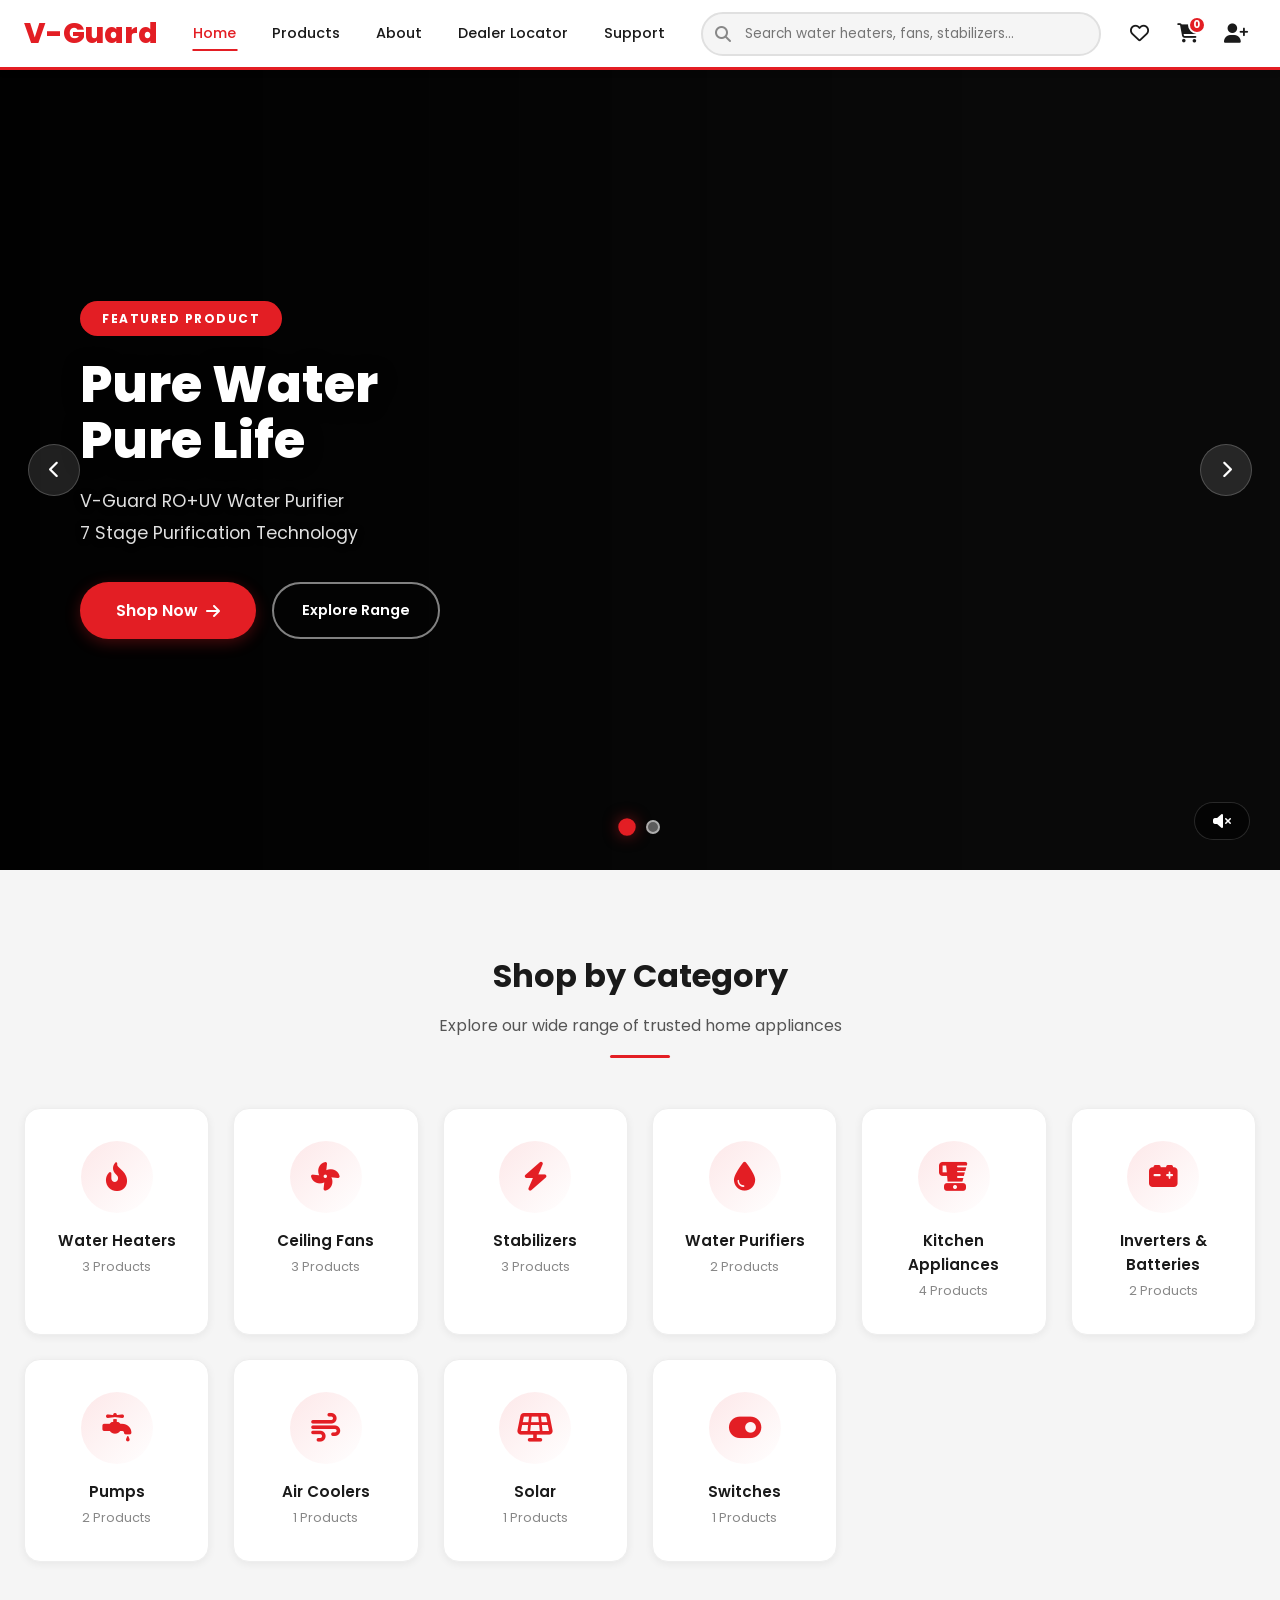
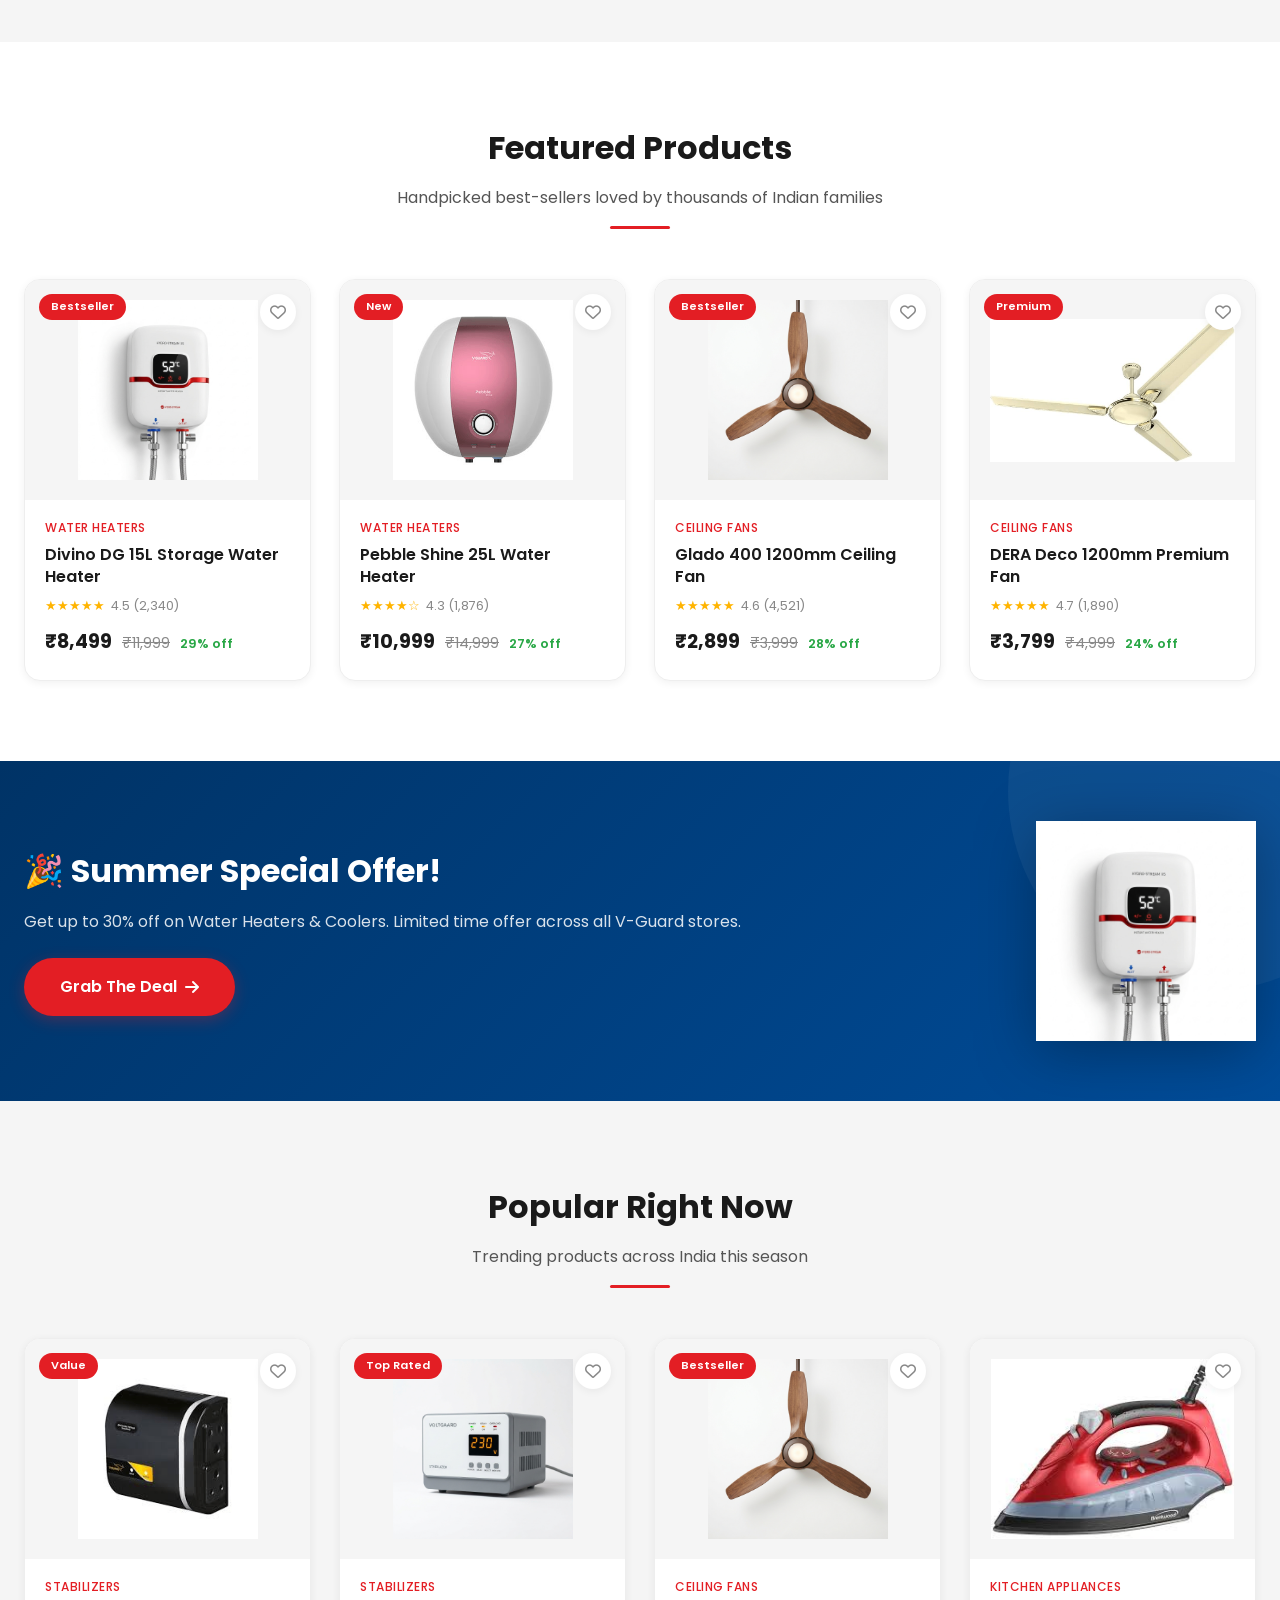
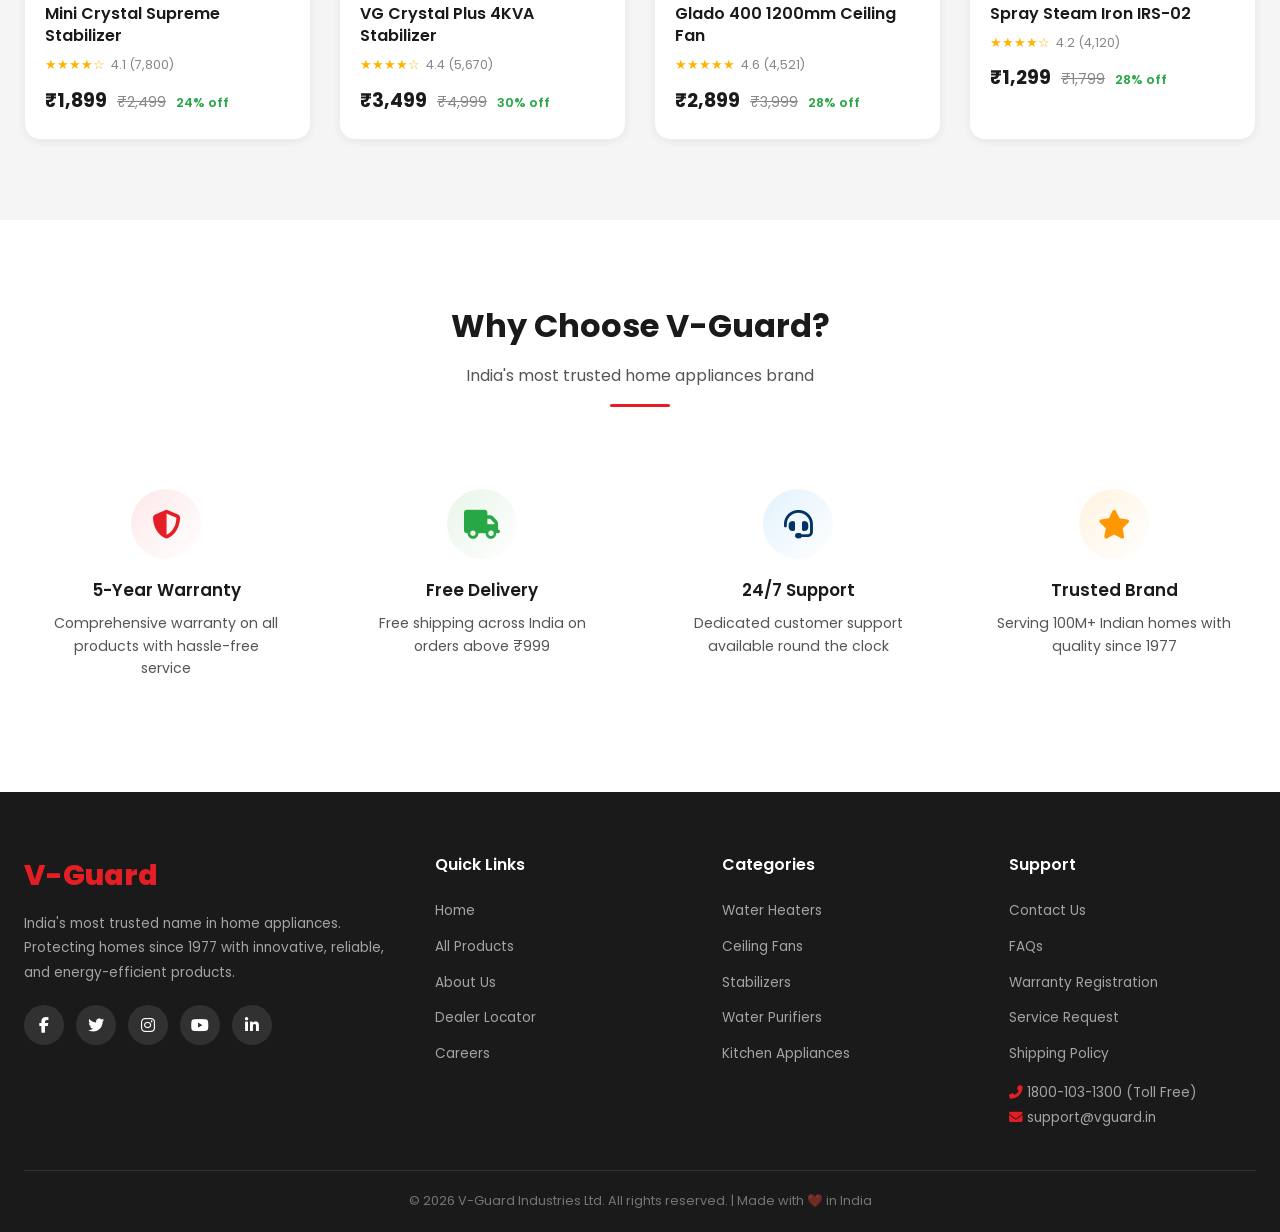
==== commit ab888717: "chnge" ====
--- a/index.html
+++ b/index.html
@@ -53,9 +53,9 @@
           <i class="fas fa-user-circle"></i>
           <span id="userName">Hi Guest</span>
         </div>
-        <button class="nav-action-btn" id="loginBtn" title="Sign In" onclick="window.location.href='login.html'"
+        <button class="nav-action-btn" id="loginBtn" title="Register" onclick="window.location.href='register.html'"
           style="display:flex;">
-          <i class="fas fa-sign-in-alt"></i>
+          <i class="fas fa-user-plus"></i>
         </button>
       </div>
 
@@ -429,28 +429,9 @@
     </div>
   </div>
 
-  <!-- ===== ORDER CONFIRMATION PAGE ===== -->
-  <div id="confirmation-page" class="page-view">
-    <div class="page-content">
-      <div class="container">
-        <div class="order-confirm" id="orderConfirm">
-          <div class="check-circle"><i class="fas fa-check"></i></div>
-          <h1>Order Placed Successfully!</h1>
-          <p class="order-id">Order ID: <strong id="orderId">#VG-000000</strong></p>
-          <div class="order-details" id="orderDetails"></div>
-          <div style="display:flex; gap:14px; justify-content:center; flex-wrap:wrap;">
-            <button class="btn btn-primary btn-lg" onclick="navigateTo('home')"><i class="fas fa-home"></i> Continue
-              Shopping</button>
-            <button class="btn btn-outline-dark btn-lg"
-              onclick="showToast('Order tracking will be available on your registered email soon!')"><i
-                class="fas fa-truck"></i> Track Order</button>
-          </div>
-          <div id="redirectTimer" style="margin-top:24px; font-size:0.9rem; color:var(--text-mid); font-weight:500;">
-          </div>
-        </div>
-      </div>
-    </div>
-  </div>
+
+  <!-- Removed stray order confirmation section -->
+
 
   <!-- ===== ABOUT PAGE ===== -->
   <div id="about-page" class="page-view">
